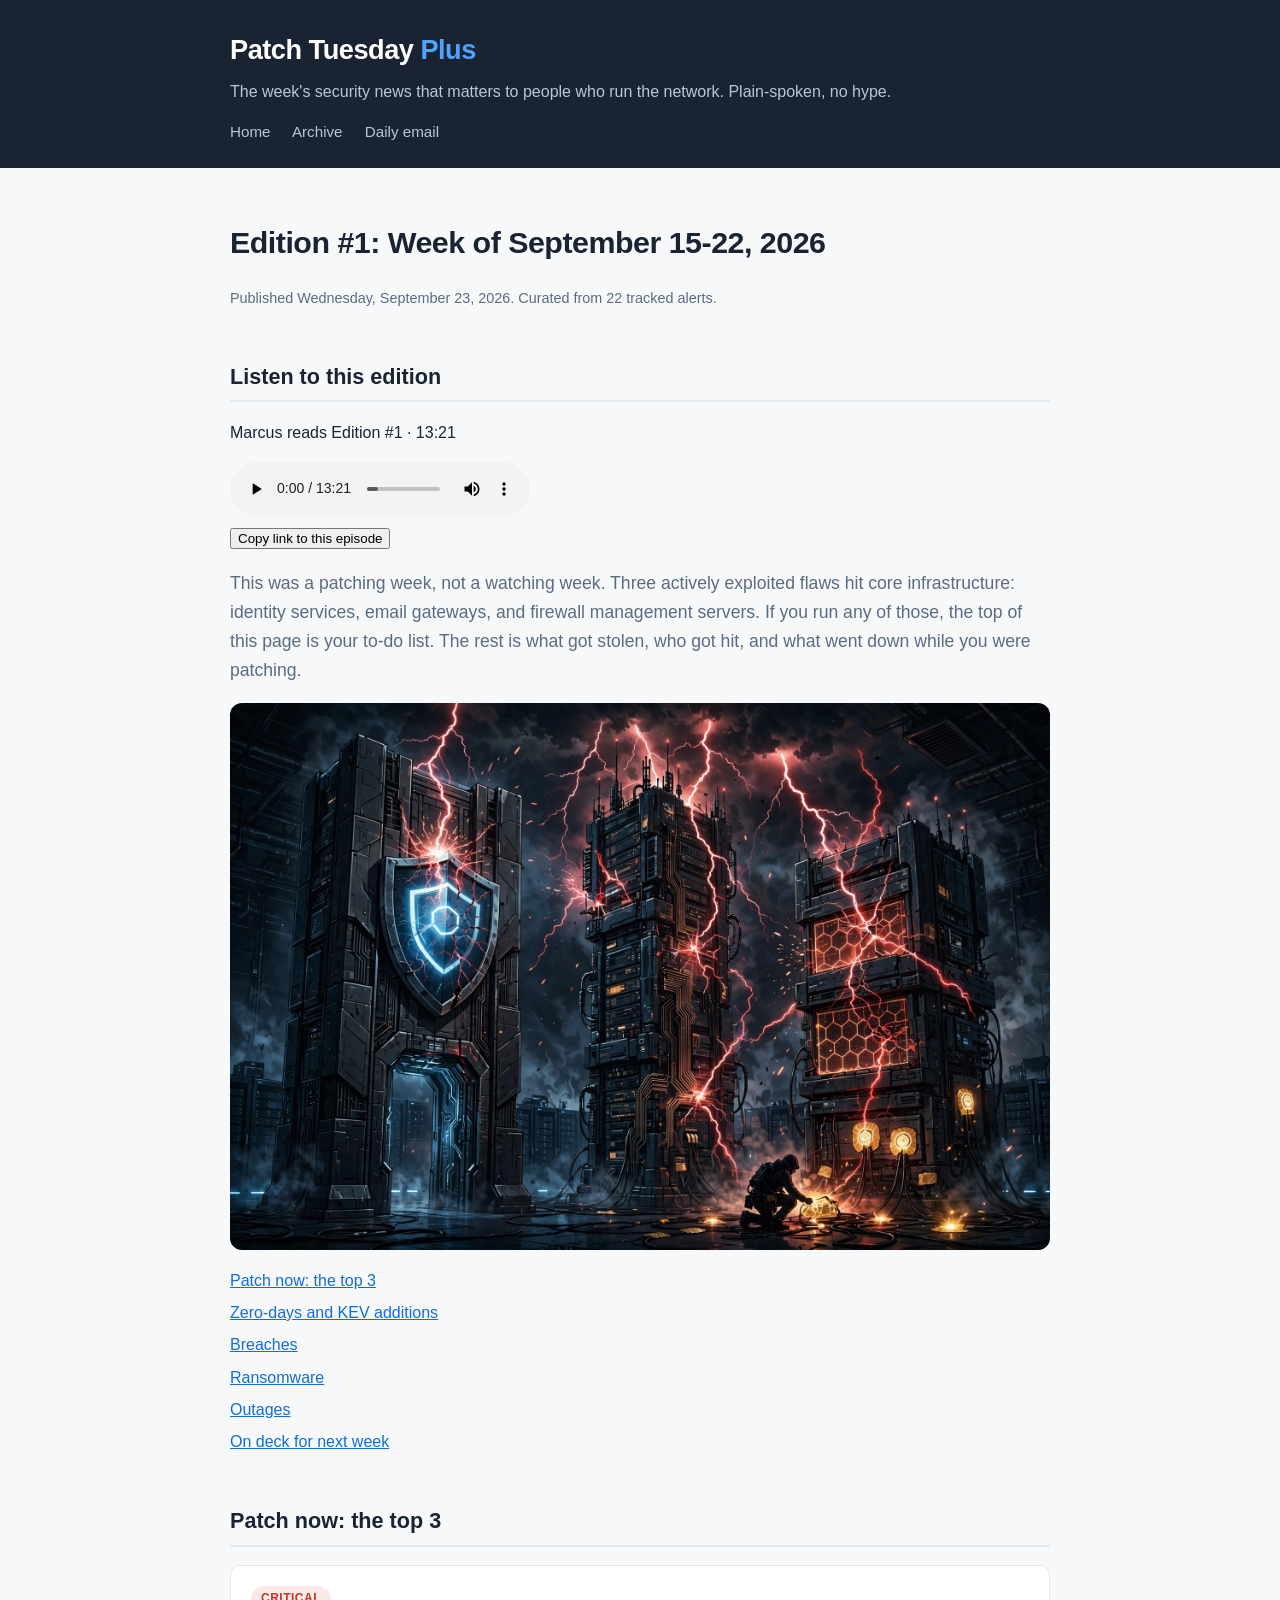
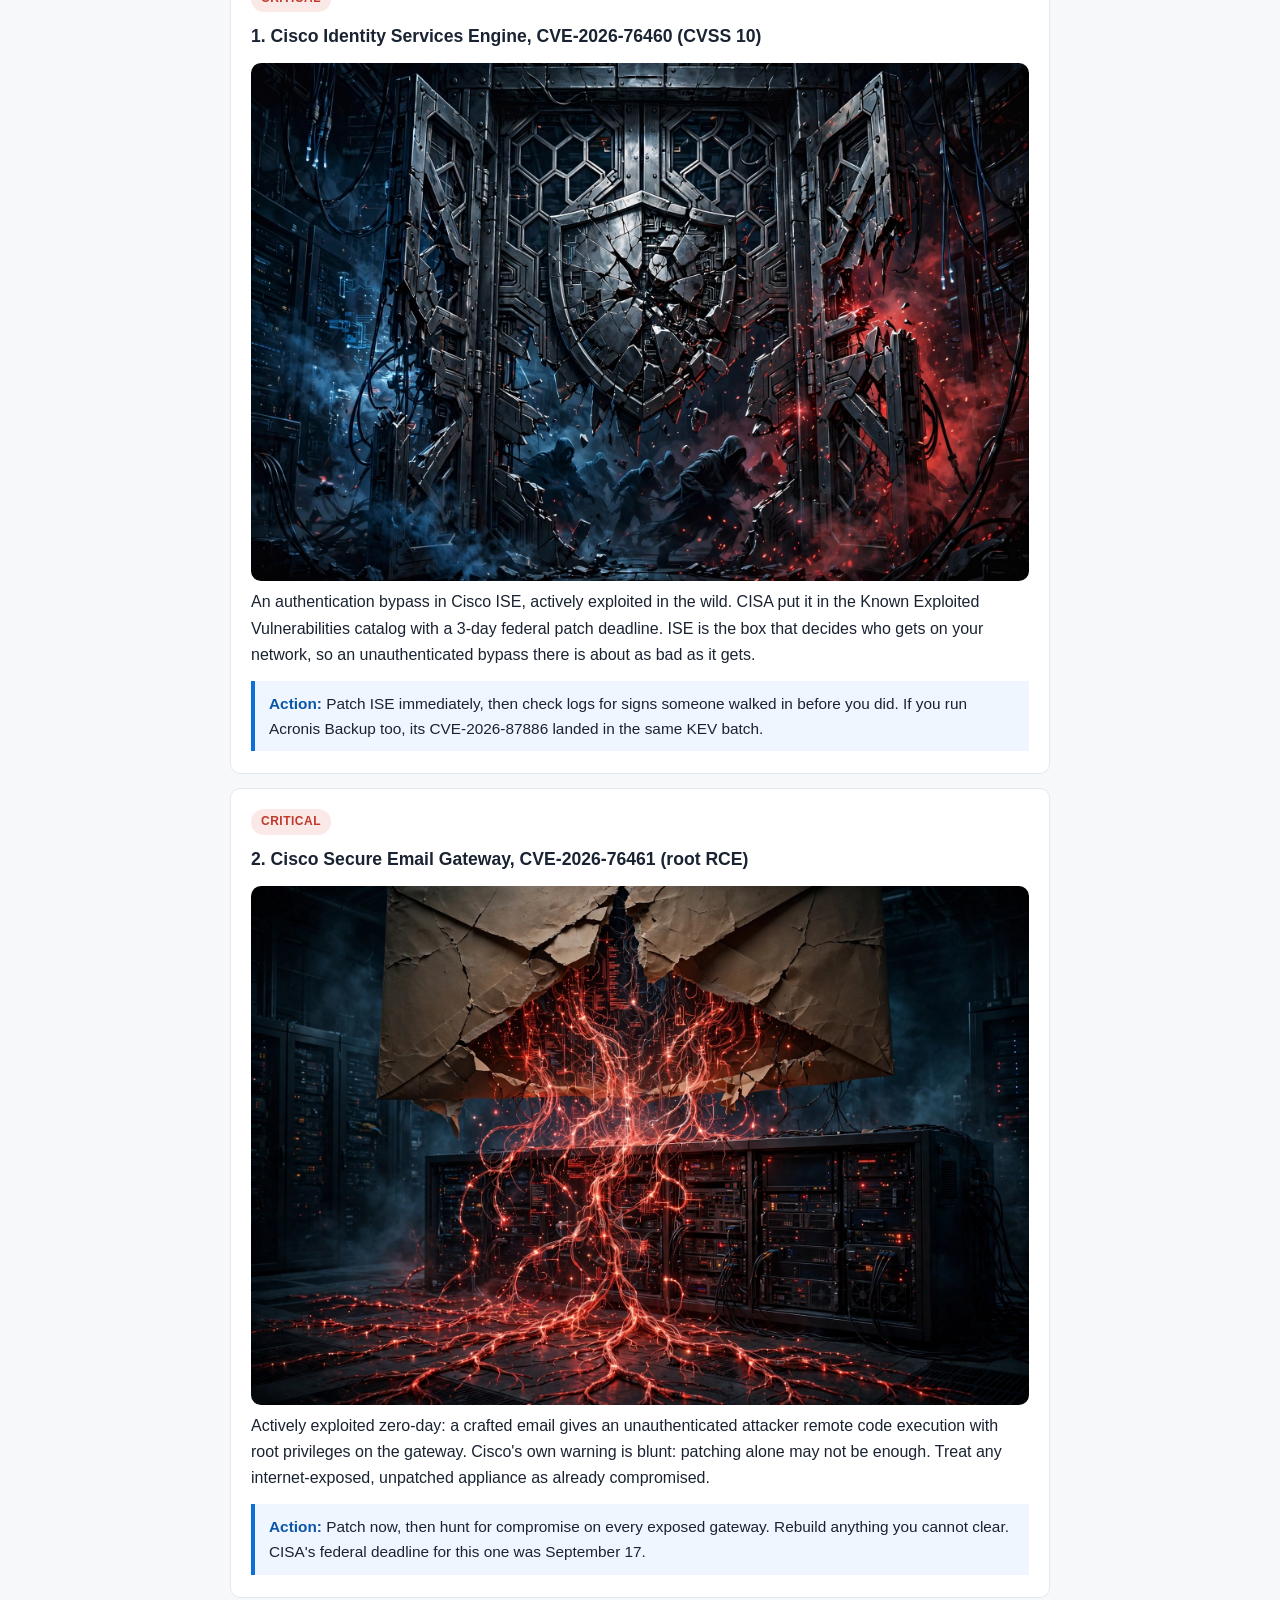
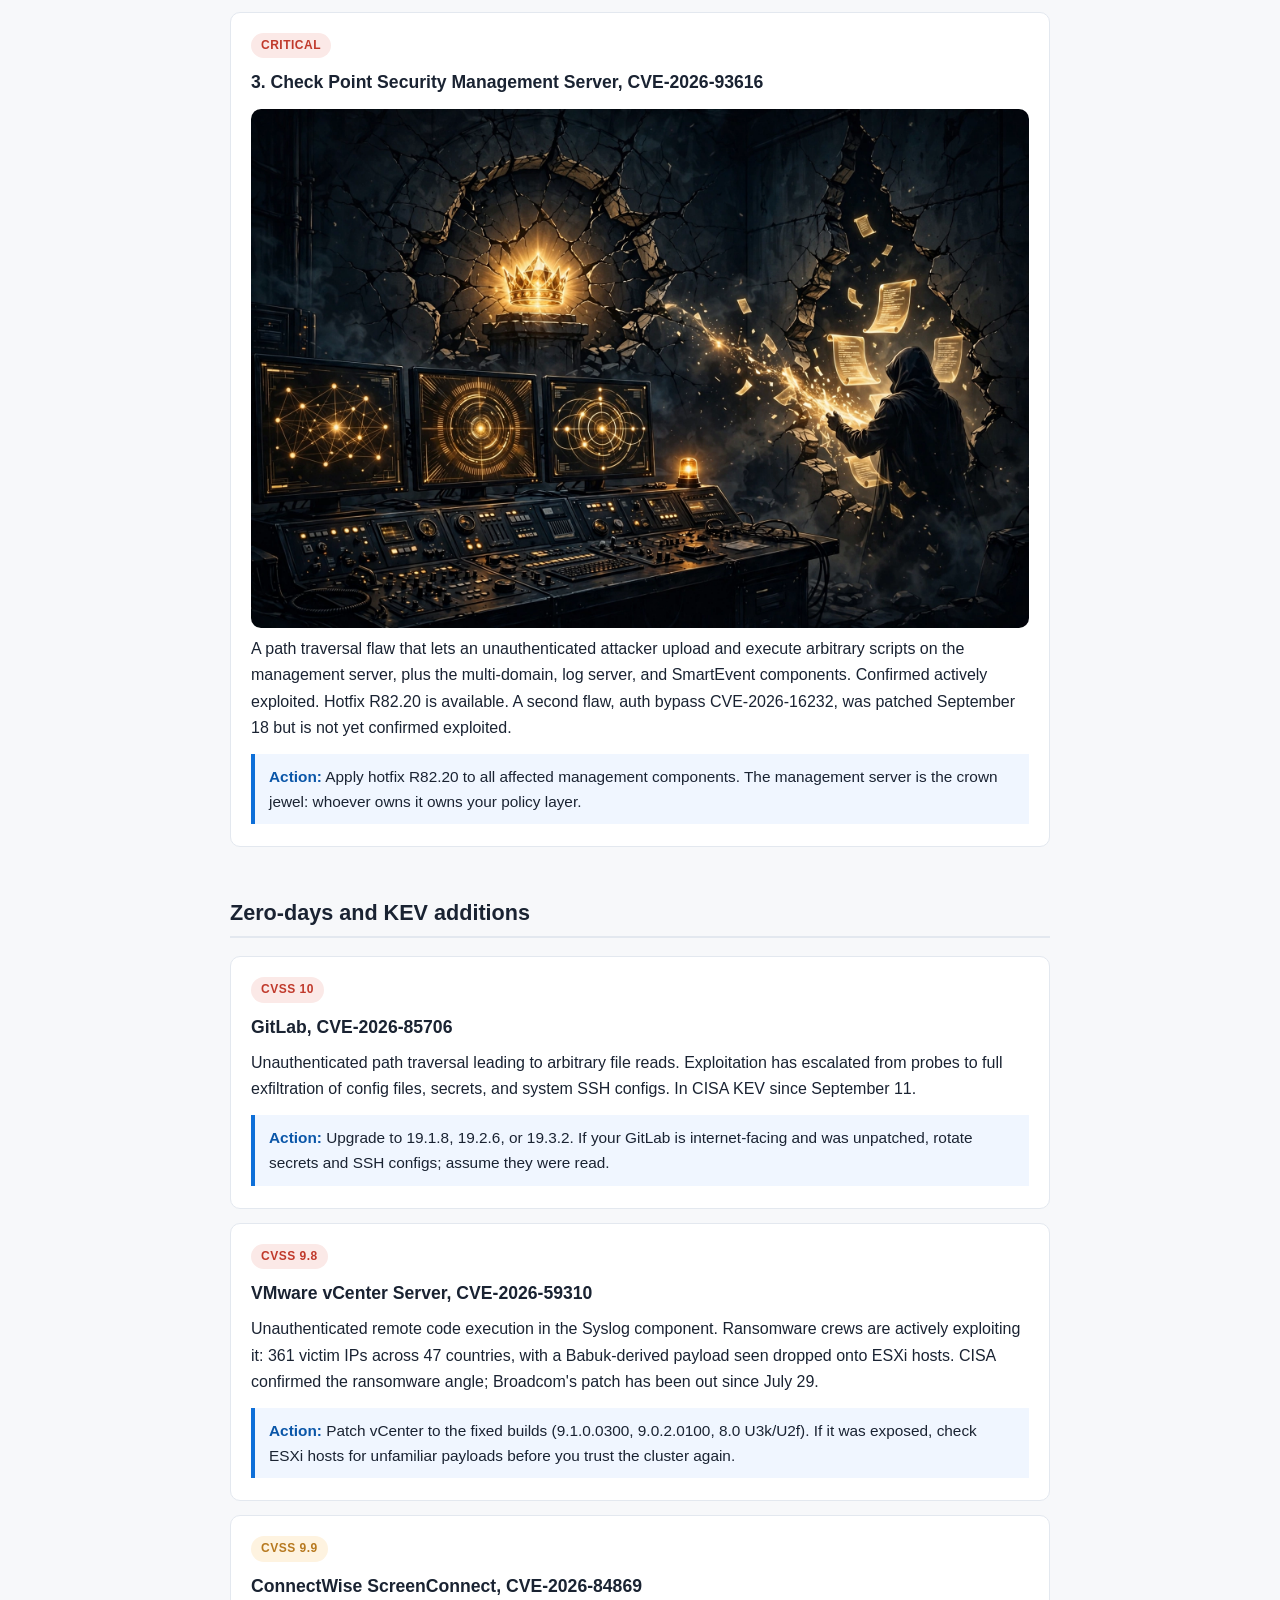
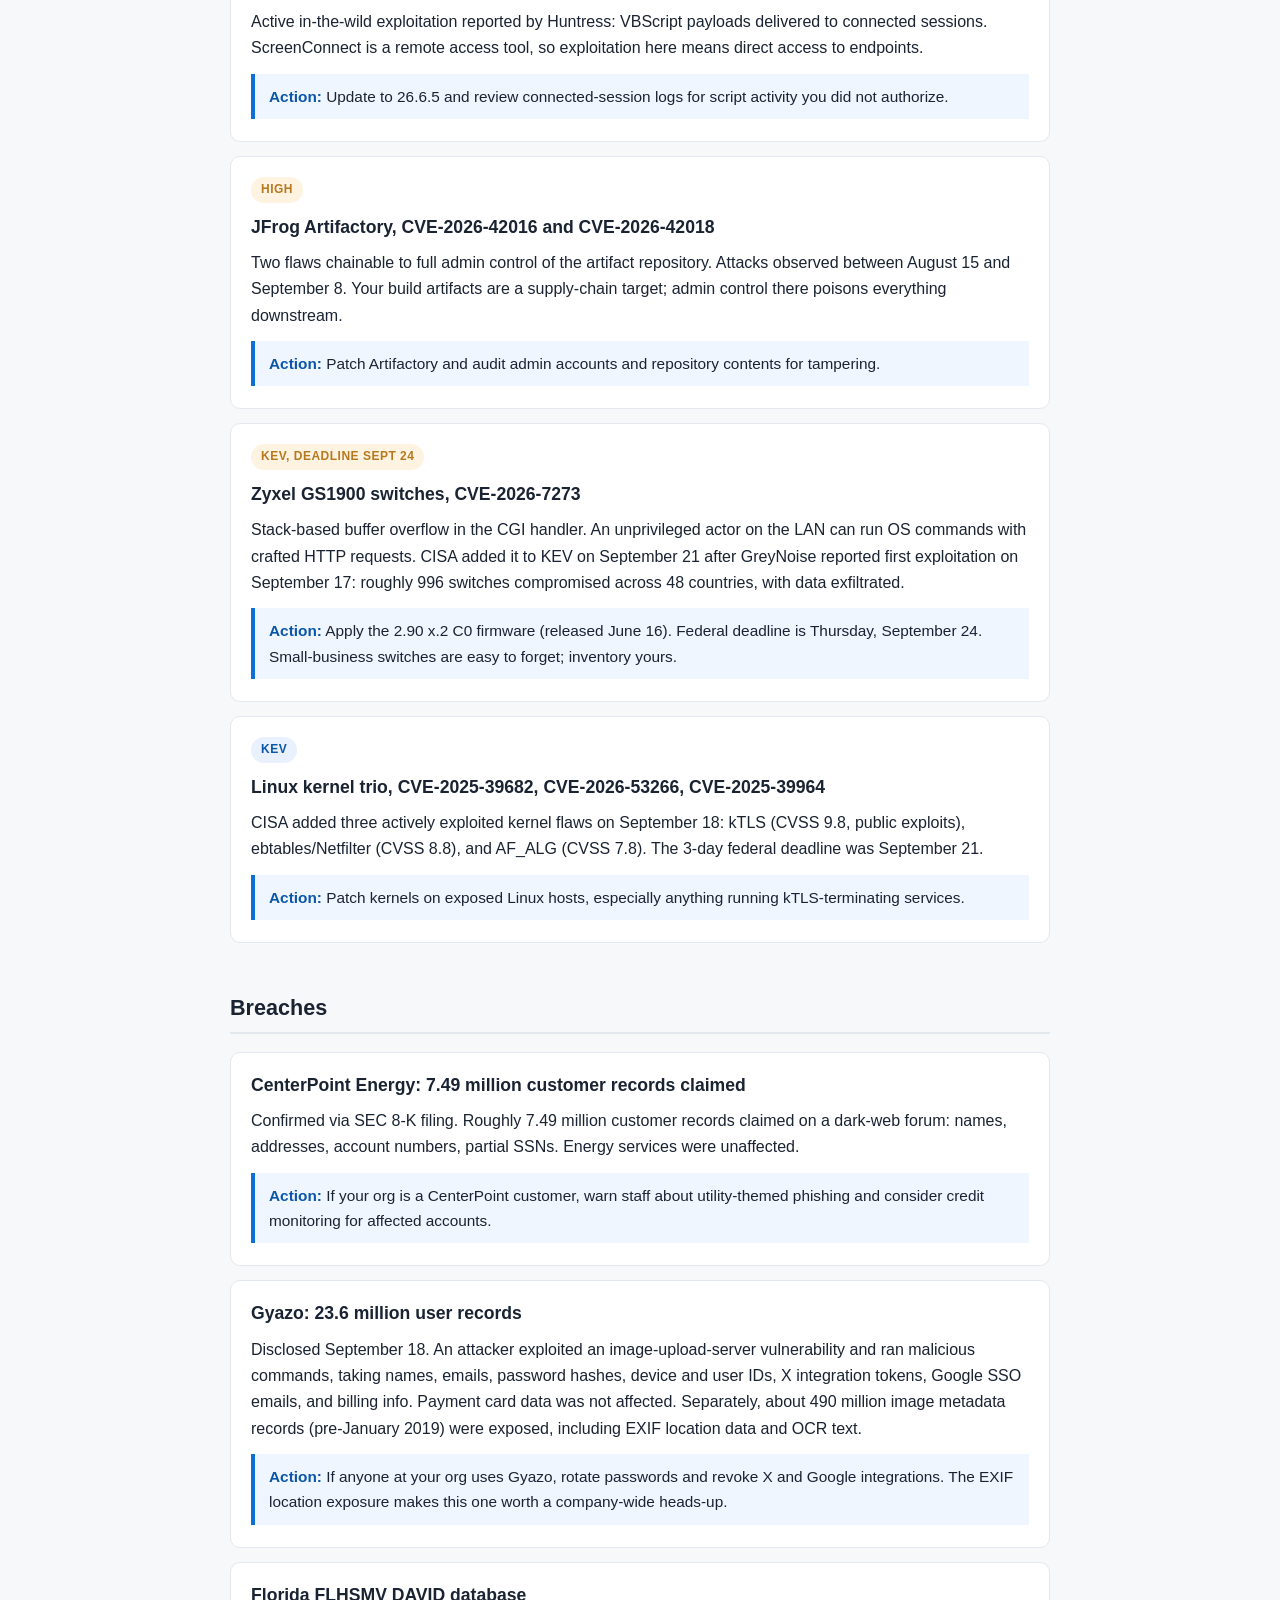
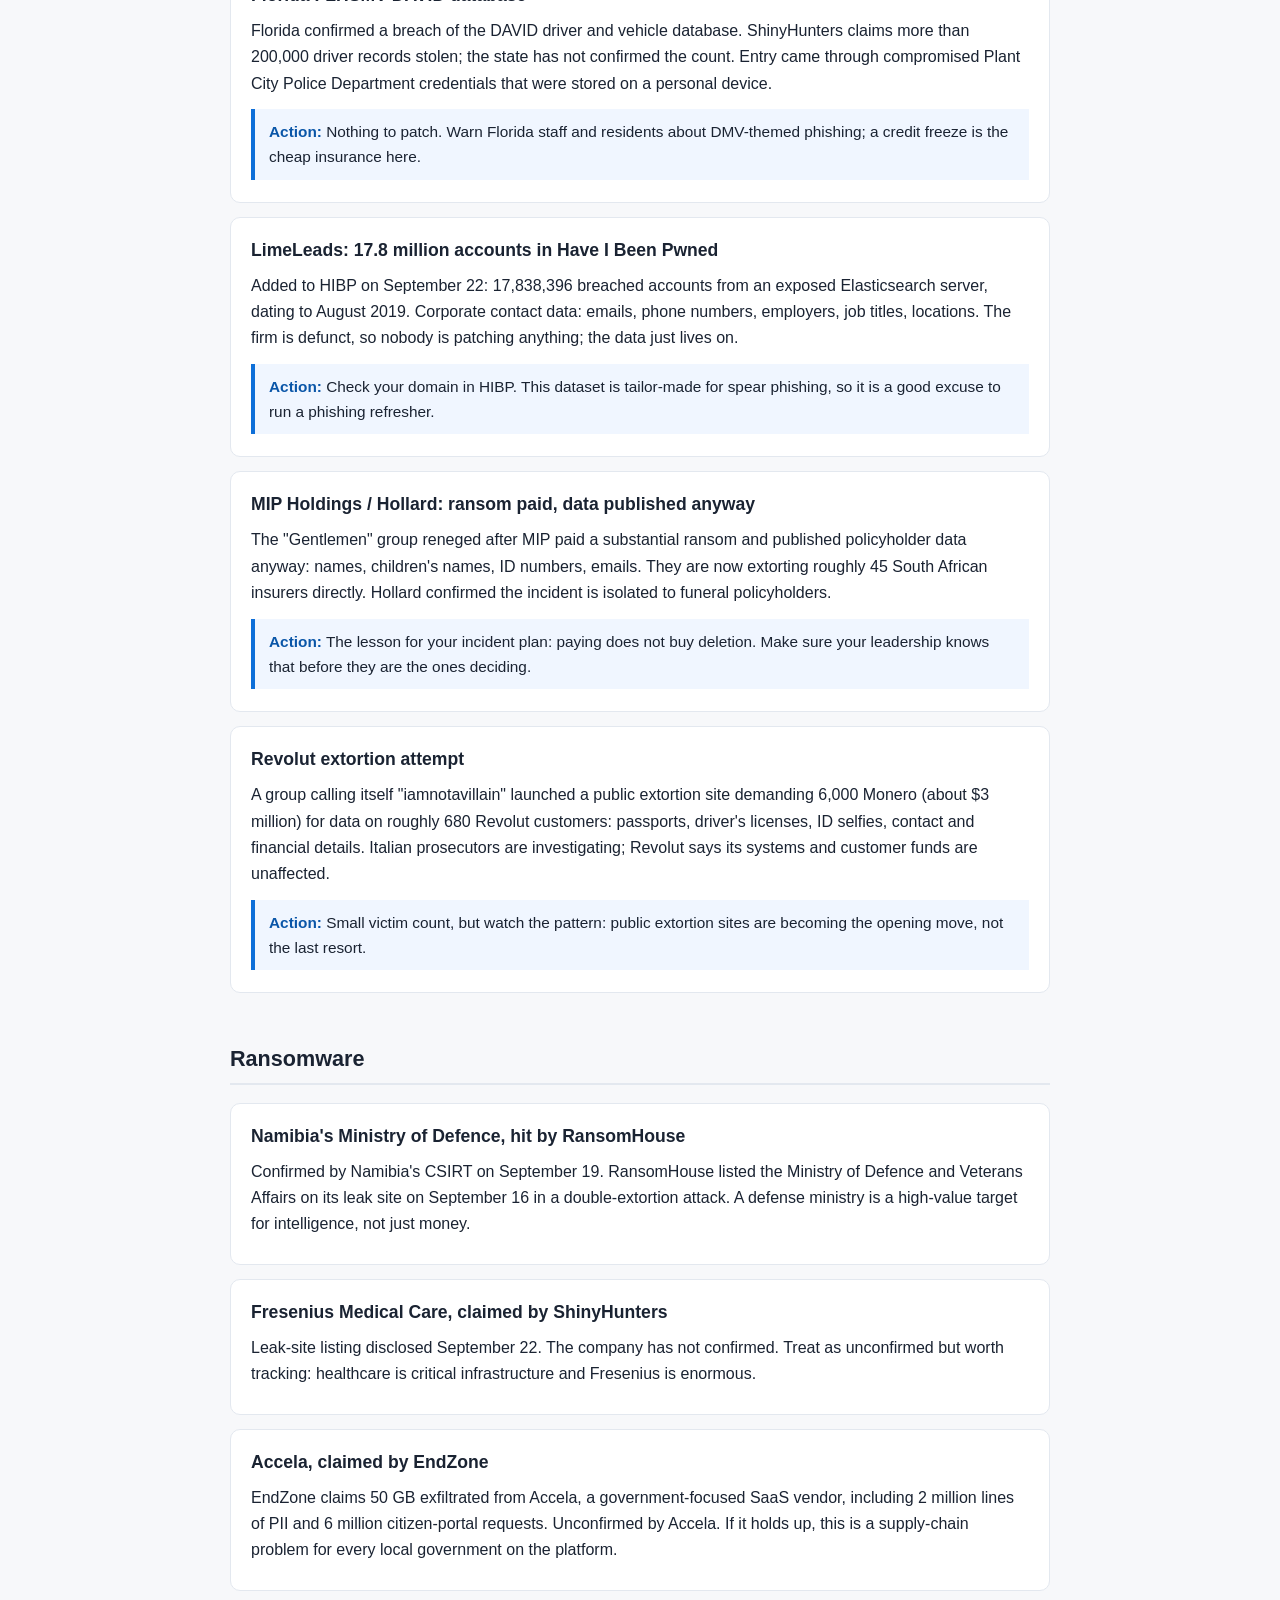
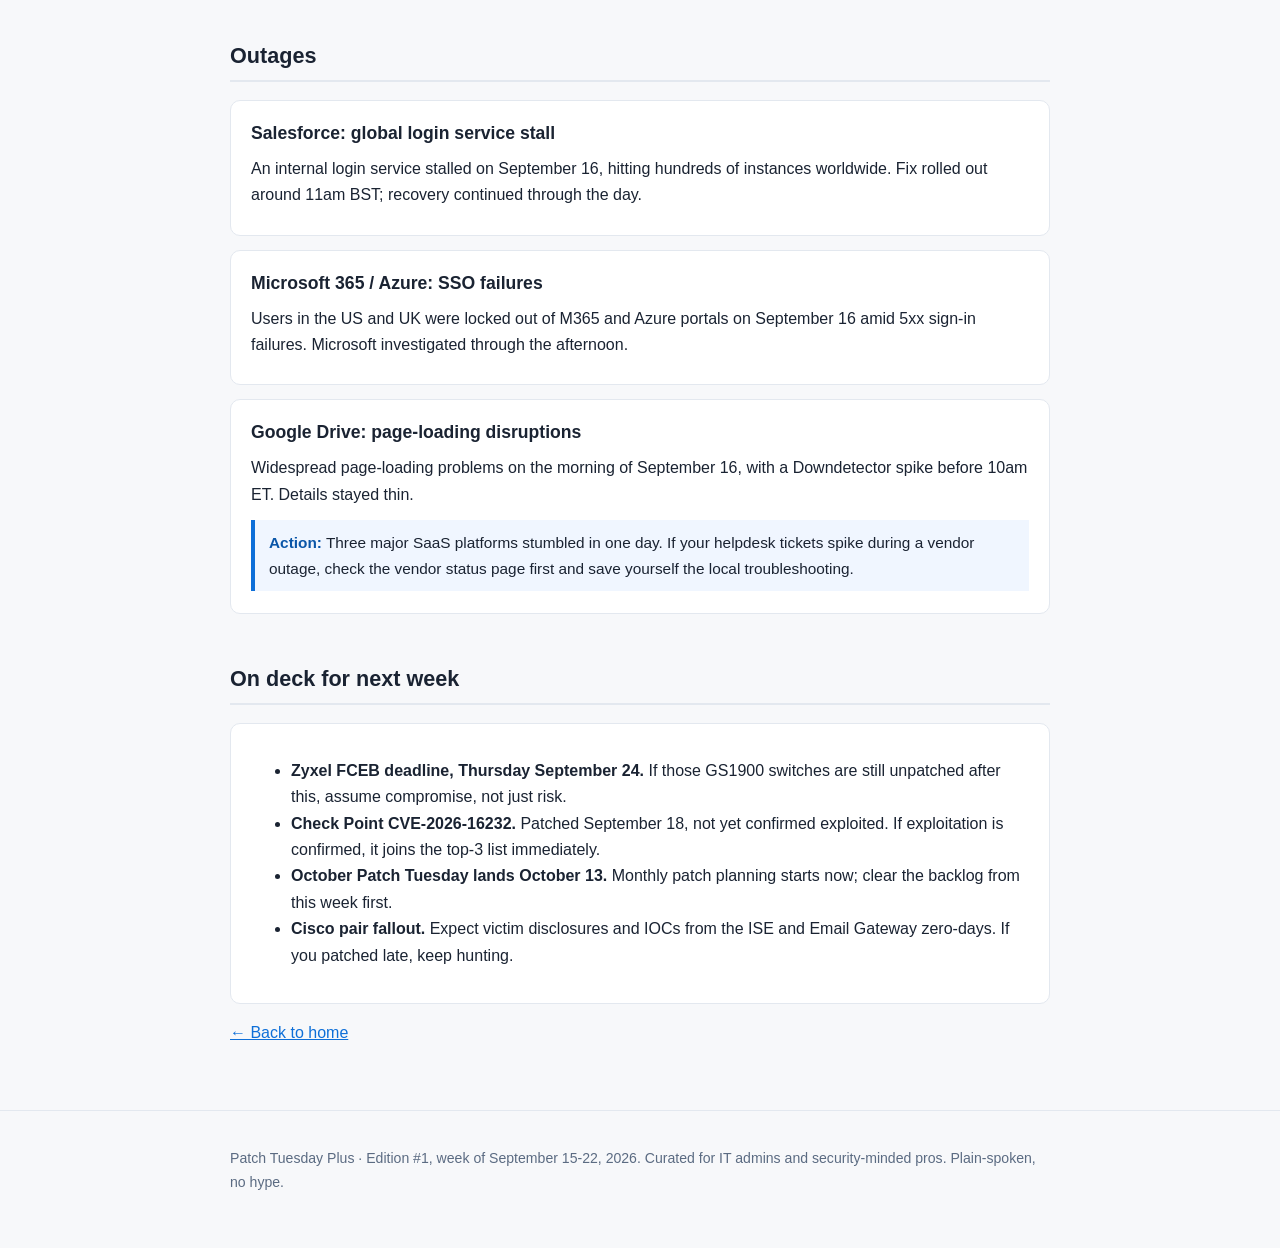
==== editions/edition-001.html @ a81b47b6 "Embed Marcus briefing player in Edition #1" ====
<!DOCTYPE html>
<html lang="en">
<head>
<meta charset="utf-8">
<meta name="viewport" content="width=device-width, initial-scale=1">
<title>Edition #1: Week of September 15-22, 2026 - Patch Tuesday Plus</title>
<meta name="description" content="Patch Tuesday Plus Edition #1: the week's biggest cybersecurity news for IT admins. Zero-days to patch, major breaches, ransomware, and outages, September 15-22, 2026.">
<link rel="stylesheet" href="../styles.css">
</head>
<body>

<header class="site-header">
  <div class="wrap">
    <p class="brand"><a href="../index.html">Patch Tuesday <span class="plus">Plus</span></a></p>
    <p class="tagline">The week's security news that matters to people who run the network. Plain-spoken, no hype.</p>
    <nav class="site-nav">
      <a href="../index.html">Home</a>
      <a href="../index.html#archive">Archive</a>
      <a href="../index.html#signup">Daily email</a>
    </nav>
  </div>
</header>

<main>
  <div class="wrap">

    <h1>Edition #1: Week of September 15-22, 2026</h1>
    <p class="meta">Published Wednesday, September 23, 2026. Curated from 22 tracked alerts.</p>

    <section class="edition-podcast" id="listen">
      <h2 class="podcast-heading">Listen to this edition</h2>
      <p class="podcast-meta">Marcus reads Edition #1 &middot; 13:21</p>
      <audio controls preload="metadata" src="../audio/edition-001.mp3"></audio>
      <div><button class="share-btn" type="button" data-share>Copy link to this episode</button></div>
    </section>


    <p class="lede">This was a patching week, not a watching week. Three actively exploited flaws hit core infrastructure: identity services, email gateways, and firewall management servers. If you run any of those, the top of this page is your to-do list. The rest is what got stolen, who got hit, and what went down while you were patching.</p>

    <img src="../assets/edition-001/hero.png" alt="Dark illustration of three core infrastructure monoliths struck by exploit lightning while a technician applies patch seals" class="hero-img">

    <ul class="toc">
      <li><a href="#patch-now">Patch now: the top 3</a></li>
      <li><a href="#zero-days">Zero-days and KEV additions</a></li>
      <li><a href="#breaches">Breaches</a></li>
      <li><a href="#ransomware">Ransomware</a></li>
      <li><a href="#outages">Outages</a></li>
      <li><a href="#on-deck">On deck for next week</a></li>
    </ul>

    <h2 id="patch-now">Patch now: the top 3</h2>

    <div class="card">
      <span class="badge critical">Critical</span>
      <h3>1. Cisco Identity Services Engine, CVE-2026-76460 (CVSS 10)</h3>
      <img src="../assets/edition-001/patch-1.png" alt="Dark illustration of a network access gate with a shattered authentication shield as intruders slip through" class="card-img">
      <p>An authentication bypass in Cisco ISE, actively exploited in the wild. CISA put it in the Known Exploited Vulnerabilities catalog with a 3-day federal patch deadline. ISE is the box that decides who gets on your network, so an unauthenticated bypass there is about as bad as it gets.</p>
      <div class="action"><strong>Action:</strong> Patch ISE immediately, then check logs for signs someone walked in before you did. If you run Acronis Backup too, its CVE-2026-87886 landed in the same KEV batch.</div>
    </div>

    <div class="card">
      <span class="badge critical">Critical</span>
      <h3>2. Cisco Secure Email Gateway, CVE-2026-76461 (root RCE)</h3>
      <img src="../assets/edition-001/patch-2.png" alt="Dark illustration of an email envelope releasing malicious code tendrils over a mail gateway server rack" class="card-img">
      <p>Actively exploited zero-day: a crafted email gives an unauthenticated attacker remote code execution with root privileges on the gateway. Cisco's own warning is blunt: patching alone may not be enough. Treat any internet-exposed, unpatched appliance as already compromised.</p>
      <div class="action"><strong>Action:</strong> Patch now, then hunt for compromise on every exposed gateway. Rebuild anything you cannot clear. CISA's federal deadline for this one was September 17.</div>
    </div>

    <div class="card">
      <span class="badge critical">Critical</span>
      <h3>3. Check Point Security Management Server, CVE-2026-93616</h3>
      <img src="../assets/edition-001/patch-3.png" alt="Dark illustration of a security management console with a cracked vault and a figure uploading script files" class="card-img">
      <p>A path traversal flaw that lets an unauthenticated attacker upload and execute arbitrary scripts on the management server, plus the multi-domain, log server, and SmartEvent components. Confirmed actively exploited. Hotfix R82.20 is available. A second flaw, auth bypass CVE-2026-16232, was patched September 18 but is not yet confirmed exploited.</p>
      <div class="action"><strong>Action:</strong> Apply hotfix R82.20 to all affected management components. The management server is the crown jewel: whoever owns it owns your policy layer.</div>
    </div>

    <h2 id="zero-days">Zero-days and KEV additions</h2>

    <div class="card">
      <span class="badge critical">CVSS 10</span>
      <h3>GitLab, CVE-2026-85706</h3>
      <p>Unauthenticated path traversal leading to arbitrary file reads. Exploitation has escalated from probes to full exfiltration of config files, secrets, and system SSH configs. In CISA KEV since September 11.</p>
      <div class="action"><strong>Action:</strong> Upgrade to 19.1.8, 19.2.6, or 19.3.2. If your GitLab is internet-facing and was unpatched, rotate secrets and SSH configs; assume they were read.</div>
    </div>

    <div class="card">
      <span class="badge critical">CVSS 9.8</span>
      <h3>VMware vCenter Server, CVE-2026-59310</h3>
      <p>Unauthenticated remote code execution in the Syslog component. Ransomware crews are actively exploiting it: 361 victim IPs across 47 countries, with a Babuk-derived payload seen dropped onto ESXi hosts. CISA confirmed the ransomware angle; Broadcom's patch has been out since July 29.</p>
      <div class="action"><strong>Action:</strong> Patch vCenter to the fixed builds (9.1.0.0300, 9.0.2.0100, 8.0 U3k/U2f). If it was exposed, check ESXi hosts for unfamiliar payloads before you trust the cluster again.</div>
    </div>

    <div class="card">
      <span class="badge high">CVSS 9.9</span>
      <h3>ConnectWise ScreenConnect, CVE-2026-84869</h3>
      <p>Active in-the-wild exploitation reported by Huntress: VBScript payloads delivered to connected sessions. ScreenConnect is a remote access tool, so exploitation here means direct access to endpoints.</p>
      <div class="action"><strong>Action:</strong> Update to 26.6.5 and review connected-session logs for script activity you did not authorize.</div>
    </div>

    <div class="card">
      <span class="badge high">High</span>
      <h3>JFrog Artifactory, CVE-2026-42016 and CVE-2026-42018</h3>
      <p>Two flaws chainable to full admin control of the artifact repository. Attacks observed between August 15 and September 8. Your build artifacts are a supply-chain target; admin control there poisons everything downstream.</p>
      <div class="action"><strong>Action:</strong> Patch Artifactory and audit admin accounts and repository contents for tampering.</div>
    </div>

    <div class="card">
      <span class="badge high">KEV, deadline Sept 24</span>
      <h3>Zyxel GS1900 switches, CVE-2026-7273</h3>
      <p>Stack-based buffer overflow in the CGI handler. An unprivileged actor on the LAN can run OS commands with crafted HTTP requests. CISA added it to KEV on September 21 after GreyNoise reported first exploitation on September 17: roughly 996 switches compromised across 48 countries, with data exfiltrated.</p>
      <div class="action"><strong>Action:</strong> Apply the 2.90 x.2 C0 firmware (released June 16). Federal deadline is Thursday, September 24. Small-business switches are easy to forget; inventory yours.</div>
    </div>

    <div class="card">
      <span class="badge info">KEV</span>
      <h3>Linux kernel trio, CVE-2025-39682, CVE-2026-53266, CVE-2025-39964</h3>
      <p>CISA added three actively exploited kernel flaws on September 18: kTLS (CVSS 9.8, public exploits), ebtables/Netfilter (CVSS 8.8), and AF_ALG (CVSS 7.8). The 3-day federal deadline was September 21.</p>
      <div class="action"><strong>Action:</strong> Patch kernels on exposed Linux hosts, especially anything running kTLS-terminating services.</div>
    </div>

    <h2 id="breaches">Breaches</h2>

    <div class="card">
      <h3>CenterPoint Energy: 7.49 million customer records claimed</h3>
      <p>Confirmed via SEC 8-K filing. Roughly 7.49 million customer records claimed on a dark-web forum: names, addresses, account numbers, partial SSNs. Energy services were unaffected.</p>
      <div class="action"><strong>Action:</strong> If your org is a CenterPoint customer, warn staff about utility-themed phishing and consider credit monitoring for affected accounts.</div>
    </div>

    <div class="card">
      <h3>Gyazo: 23.6 million user records</h3>
      <p>Disclosed September 18. An attacker exploited an image-upload-server vulnerability and ran malicious commands, taking names, emails, password hashes, device and user IDs, X integration tokens, Google SSO emails, and billing info. Payment card data was not affected. Separately, about 490 million image metadata records (pre-January 2019) were exposed, including EXIF location data and OCR text.</p>
      <div class="action"><strong>Action:</strong> If anyone at your org uses Gyazo, rotate passwords and revoke X and Google integrations. The EXIF location exposure makes this one worth a company-wide heads-up.</div>
    </div>

    <div class="card">
      <h3>Florida FLHSMV DAVID database</h3>
      <p>Florida confirmed a breach of the DAVID driver and vehicle database. ShinyHunters claims more than 200,000 driver records stolen; the state has not confirmed the count. Entry came through compromised Plant City Police Department credentials that were stored on a personal device.</p>
      <div class="action"><strong>Action:</strong> Nothing to patch. Warn Florida staff and residents about DMV-themed phishing; a credit freeze is the cheap insurance here.</div>
    </div>

    <div class="card">
      <h3>LimeLeads: 17.8 million accounts in Have I Been Pwned</h3>
      <p>Added to HIBP on September 22: 17,838,396 breached accounts from an exposed Elasticsearch server, dating to August 2019. Corporate contact data: emails, phone numbers, employers, job titles, locations. The firm is defunct, so nobody is patching anything; the data just lives on.</p>
      <div class="action"><strong>Action:</strong> Check your domain in HIBP. This dataset is tailor-made for spear phishing, so it is a good excuse to run a phishing refresher.</div>
    </div>

    <div class="card">
      <h3>MIP Holdings / Hollard: ransom paid, data published anyway</h3>
      <p>The "Gentlemen" group reneged after MIP paid a substantial ransom and published policyholder data anyway: names, children's names, ID numbers, emails. They are now extorting roughly 45 South African insurers directly. Hollard confirmed the incident is isolated to funeral policyholders.</p>
      <div class="action"><strong>Action:</strong> The lesson for your incident plan: paying does not buy deletion. Make sure your leadership knows that before they are the ones deciding.</div>
    </div>

    <div class="card">
      <h3>Revolut extortion attempt</h3>
      <p>A group calling itself "iamnotavillain" launched a public extortion site demanding 6,000 Monero (about $3 million) for data on roughly 680 Revolut customers: passports, driver's licenses, ID selfies, contact and financial details. Italian prosecutors are investigating; Revolut says its systems and customer funds are unaffected.</p>
      <div class="action"><strong>Action:</strong> Small victim count, but watch the pattern: public extortion sites are becoming the opening move, not the last resort.</div>
    </div>

    <h2 id="ransomware">Ransomware</h2>

    <div class="card">
      <h3>Namibia's Ministry of Defence, hit by RansomHouse</h3>
      <p>Confirmed by Namibia's CSIRT on September 19. RansomHouse listed the Ministry of Defence and Veterans Affairs on its leak site on September 16 in a double-extortion attack. A defense ministry is a high-value target for intelligence, not just money.</p>
    </div>

    <div class="card">
      <h3>Fresenius Medical Care, claimed by ShinyHunters</h3>
      <p>Leak-site listing disclosed September 22. The company has not confirmed. Treat as unconfirmed but worth tracking: healthcare is critical infrastructure and Fresenius is enormous.</p>
    </div>

    <div class="card">
      <h3>Accela, claimed by EndZone</h3>
      <p>EndZone claims 50 GB exfiltrated from Accela, a government-focused SaaS vendor, including 2 million lines of PII and 6 million citizen-portal requests. Unconfirmed by Accela. If it holds up, this is a supply-chain problem for every local government on the platform.</p>
    </div>

    <h2 id="outages">Outages</h2>

    <div class="card">
      <h3>Salesforce: global login service stall</h3>
      <p>An internal login service stalled on September 16, hitting hundreds of instances worldwide. Fix rolled out around 11am BST; recovery continued through the day.</p>
    </div>

    <div class="card">
      <h3>Microsoft 365 / Azure: SSO failures</h3>
      <p>Users in the US and UK were locked out of M365 and Azure portals on September 16 amid 5xx sign-in failures. Microsoft investigated through the afternoon.</p>
    </div>

    <div class="card">
      <h3>Google Drive: page-loading disruptions</h3>
      <p>Widespread page-loading problems on the morning of September 16, with a Downdetector spike before 10am ET. Details stayed thin.</p>
      <div class="action"><strong>Action:</strong> Three major SaaS platforms stumbled in one day. If your helpdesk tickets spike during a vendor outage, check the vendor status page first and save yourself the local troubleshooting.</div>
    </div>

    <h2 id="on-deck">On deck for next week</h2>

    <div class="card">
      <ul>
        <li><strong>Zyxel FCEB deadline, Thursday September 24.</strong> If those GS1900 switches are still unpatched after this, assume compromise, not just risk.</li>
        <li><strong>Check Point CVE-2026-16232.</strong> Patched September 18, not yet confirmed exploited. If exploitation is confirmed, it joins the top-3 list immediately.</li>
        <li><strong>October Patch Tuesday lands October 13.</strong> Monthly patch planning starts now; clear the backlog from this week first.</li>
        <li><strong>Cisco pair fallout.</strong> Expect victim disclosures and IOCs from the ISE and Email Gateway zero-days. If you patched late, keep hunting.</li>
      </ul>
    </div>

    <p><a href="../index.html">&larr; Back to home</a></p>

  </div>
</main>

<footer class="site-footer">
  <div class="wrap">
    <p>Patch Tuesday Plus &middot; Edition #1, week of September 15-22, 2026. Curated for IT admins and security-minded pros. Plain-spoken, no hype.</p>
  </div>
</footer>

<script>
(function () {
  var btn = document.querySelector("[data-share]");
  if (btn) {
    btn.addEventListener("click", function () {
      var link = "https://njshell2.github.io/patch-tuesday-plus/editions/edition-001.html#listen";
      function done(ok) {
        btn.textContent = ok ? "Copied!" : "Copy failed";
        setTimeout(function () { btn.textContent = "Copy link to this episode"; }, 2000);
      }
      if (navigator.clipboard && navigator.clipboard.writeText) {
        navigator.clipboard.writeText(link).then(function () { done(true); }, function () { done(false); });
      } else {
        var ta = document.createElement("textarea");
        ta.value = link;
        document.body.appendChild(ta);
        ta.select();
        try { done(document.execCommand("copy")); } catch (e) { done(false); }
        document.body.removeChild(ta);
      }
    });
  }
  function revealFromHash() {
    if (location.hash !== "#listen") return;
    var target = document.getElementById("listen");
    if (!target) return;
    target.scrollIntoView({ block: "center" });
    target.classList.remove("flash");
    void target.offsetWidth;
    target.classList.add("flash");
    setTimeout(function () { target.classList.remove("flash"); }, 2500);
  }
  window.addEventListener("hashchange", revealFromHash);
  revealFromHash();
})();
</script>
</body>
</html>
---- styles.css ----
/* Patch Tuesday Plus - single stylesheet.
   Clean, dependency-free, mobile-friendly. */

:root {
  --bg: #f7f8fa;
  --ink: #1a2332;
  --muted: #5b6b82;
  --accent: #0e6fd8;
  --accent-dark: #0a56a8;
  --danger: #c0392b;
  --warn: #b7791f;
  --card: #ffffff;
  --line: #e3e8ef;
  --radius: 10px;
}

* { box-sizing: border-box; }

body {
  margin: 0;
  font-family: -apple-system, BlinkMacSystemFont, "Segoe UI", Roboto, Helvetica, Arial, sans-serif;
  background: var(--bg);
  color: var(--ink);
  line-height: 1.65;
}

a { color: var(--accent); }
a:hover { color: var(--accent-dark); }

.wrap {
  max-width: 860px;
  margin: 0 auto;
  padding: 0 20px;
}

/* Header */

.site-header {
  background: var(--ink);
  color: #fff;
  padding: 28px 0 24px;
}

.site-header .brand {
  font-size: 1.7rem;
  font-weight: 800;
  letter-spacing: -0.5px;
  margin: 0;
}

.site-header .brand a {
  color: #fff;
  text-decoration: none;
}

.site-header .brand .plus { color: #4da3ff; }

.site-header .tagline {
  margin: 6px 0 0;
  color: #b9c6d8;
  font-size: 1rem;
}

.site-nav {
  margin-top: 14px;
  font-size: 0.95rem;
}

.site-nav a {
  color: #b9c6d8;
  text-decoration: none;
  margin-right: 18px;
}

.site-nav a:hover { color: #fff; }

/* Main */

main { padding: 28px 0 48px; }

h1 { font-size: 1.9rem; letter-spacing: -0.5px; }
h2 {
  font-size: 1.35rem;
  margin-top: 2.2em;
  padding-bottom: 6px;
  border-bottom: 2px solid var(--line);
}

.lede {
  font-size: 1.1rem;
  color: var(--muted);
}

.meta {
  color: var(--muted);
  font-size: 0.9rem;
}

.card-img {
  display: block;
  width: 100%;
  height: auto;
  border-radius: 10px;
  margin: 12px 0 4px;
}

.hero-img {
  display: block;
  width: 100%;
  height: auto;
  border-radius: 12px;
  margin: 18px 0;
}

/* Cards */

.card {
  background: var(--card);
  border: 1px solid var(--line);
  border-radius: var(--radius);
  padding: 18px 20px;
  margin: 14px 0;
}

.card h3 { margin: 0 0 8px; font-size: 1.1rem; }
.card p { margin: 8px 0; }

.badge {
  display: inline-block;
  font-size: 0.75rem;
  font-weight: 700;
  text-transform: uppercase;
  letter-spacing: 0.5px;
  padding: 3px 10px;
  border-radius: 999px;
  margin-bottom: 10px;
}

.badge.critical { background: #fbe9e7; color: var(--danger); }
.badge.high { background: #fef3e0; color: var(--warn); }
.badge.info { background: #e8f1fd; color: var(--accent-dark); }

.action {
  background: #f0f6ff;
  border-left: 4px solid var(--accent);
  padding: 10px 14px;
  margin: 12px 0 4px;
  font-size: 0.96rem;
}

.action strong { color: var(--accent-dark); }

/* Archive list */

.archive { list-style: none; padding: 0; }

.archive li {
  background: var(--card);
  border: 1px solid var(--line);
  border-radius: var(--radius);
  padding: 14px 18px;
  margin: 10px 0;
}

.archive .ed-num { font-weight: 800; }
.archive .ed-date { color: var(--muted); font-size: 0.92rem; }

/* Signup */

.signup {
  background: var(--ink);
  color: #fff;
  border-radius: var(--radius);
  padding: 26px 24px;
  margin-top: 36px;
}

.signup h2 {
  border: none;
  margin-top: 0;
  padding: 0;
  color: #fff;
}

.signup p { color: #b9c6d8; }

.signup form {
  display: flex;
  gap: 10px;
  flex-wrap: wrap;
  margin-top: 14px;
}

.signup input[type="email"] {
  flex: 1 1 240px;
  padding: 12px 14px;
  border: none;
  border-radius: 6px;
  font-size: 1rem;
}

.signup button {
  padding: 12px 22px;
  border: none;
  border-radius: 6px;
  background: var(--accent);
  color: #fff;
  font-size: 1rem;
  font-weight: 700;
  cursor: pointer;
}

.signup button:hover { background: var(--accent-dark); }

.signup a.button {
  display: inline-block;
  padding: 12px 22px;
  border-radius: 6px;
  background: var(--accent);
  color: #fff;
  font-size: 1rem;
  font-weight: 700;
  text-decoration: none;
}

.signup a.button:hover { background: var(--accent-dark); }

.signup .fine {
  font-size: 0.82rem;
  color: #8fa0b5;
  margin-top: 12px;
}

/* Footer */

.site-footer {
  border-top: 1px solid var(--line);
  padding: 22px 0 40px;
  color: var(--muted);
  font-size: 0.88rem;
}

.toc { list-style: none; padding: 0; }
.toc li { margin: 6px 0; }

@media (max-width: 560px) {
  h1 { font-size: 1.5rem; }
  .site-header .brand { font-size: 1.4rem; }
  .signup form { flex-direction: column; }
}
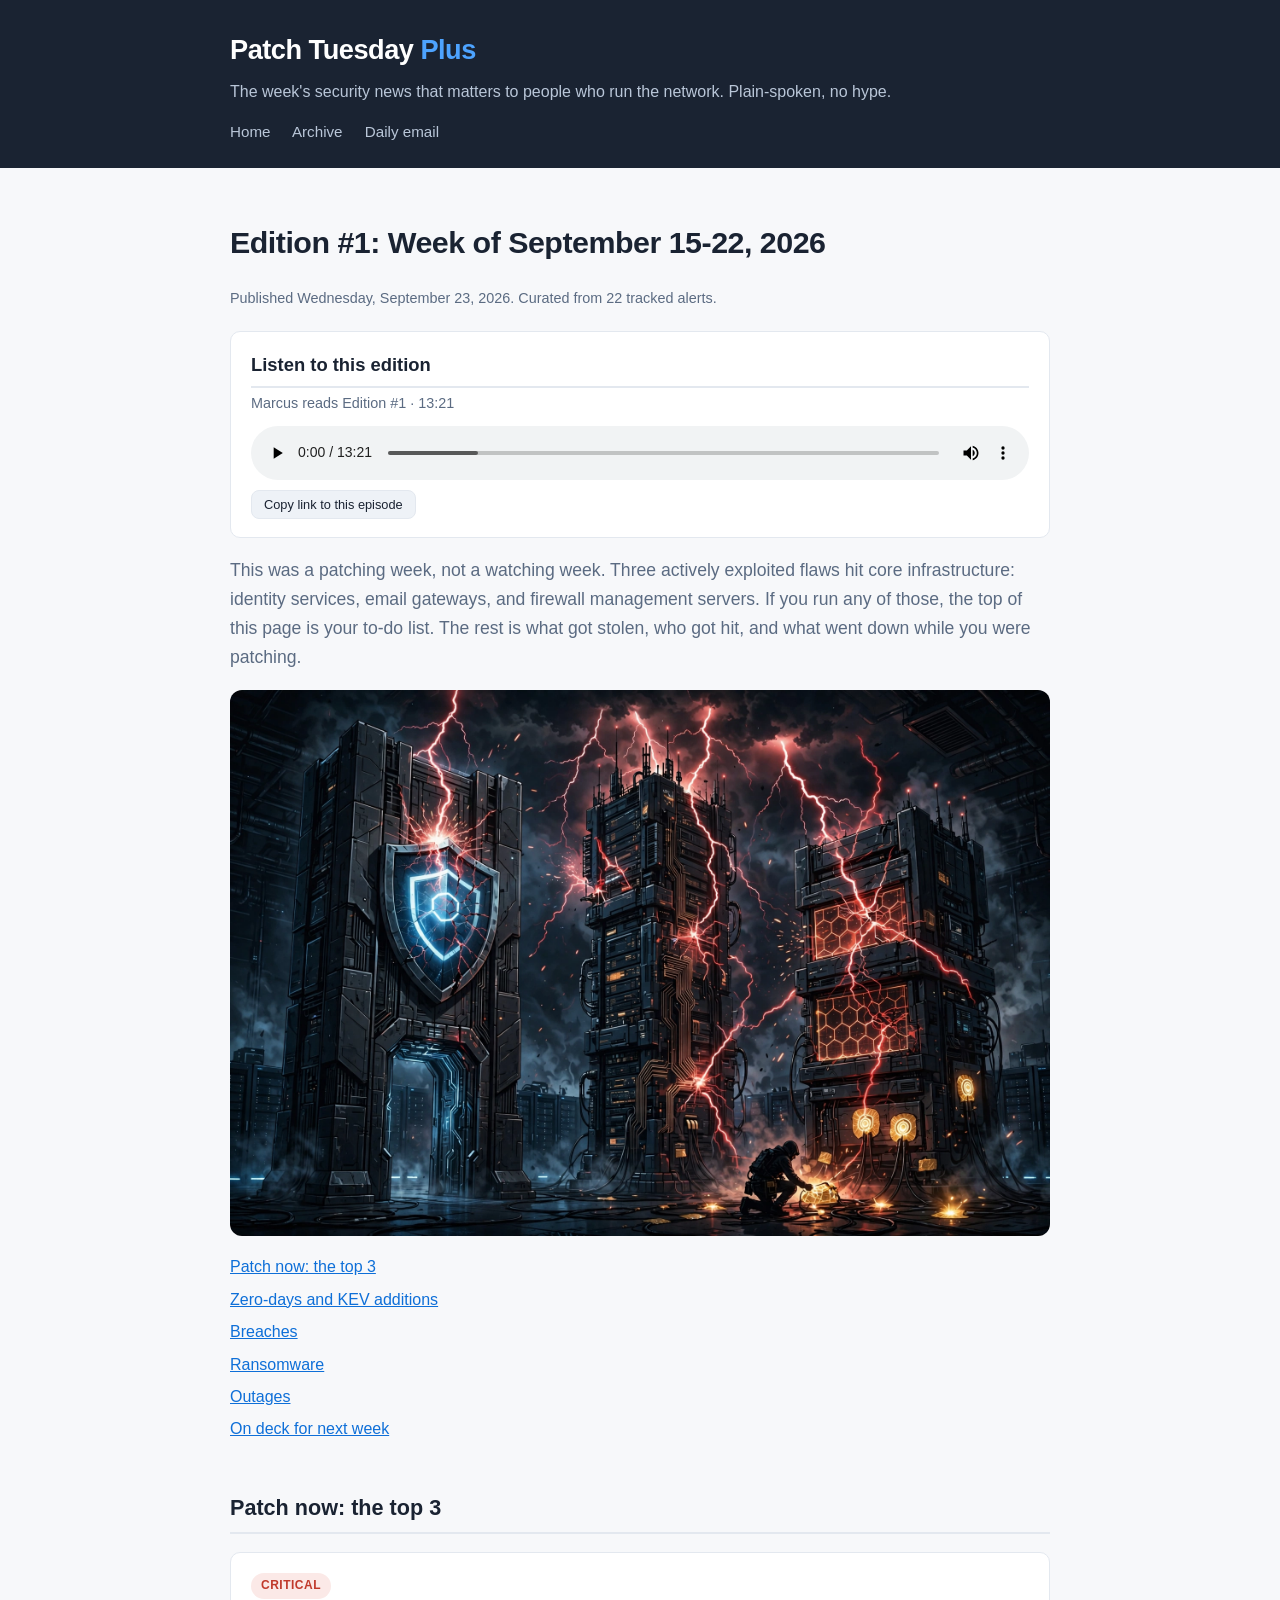
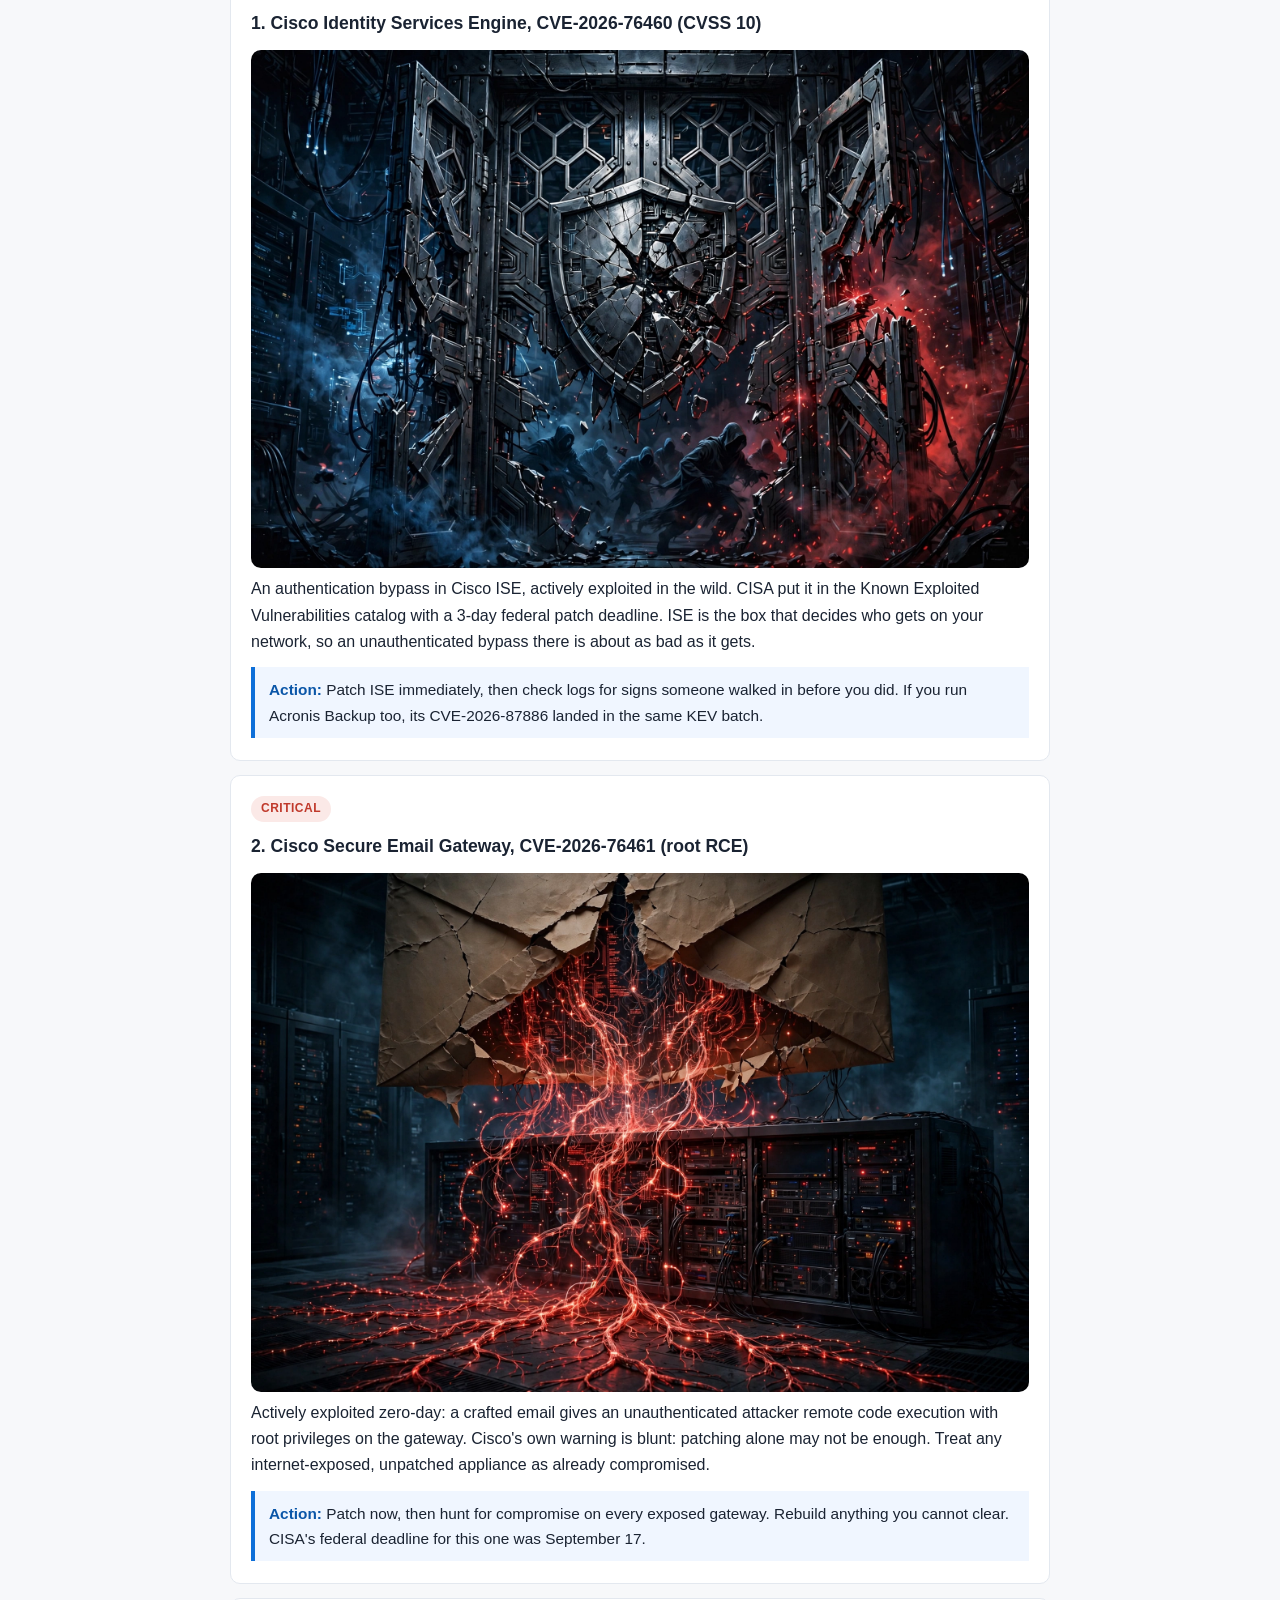
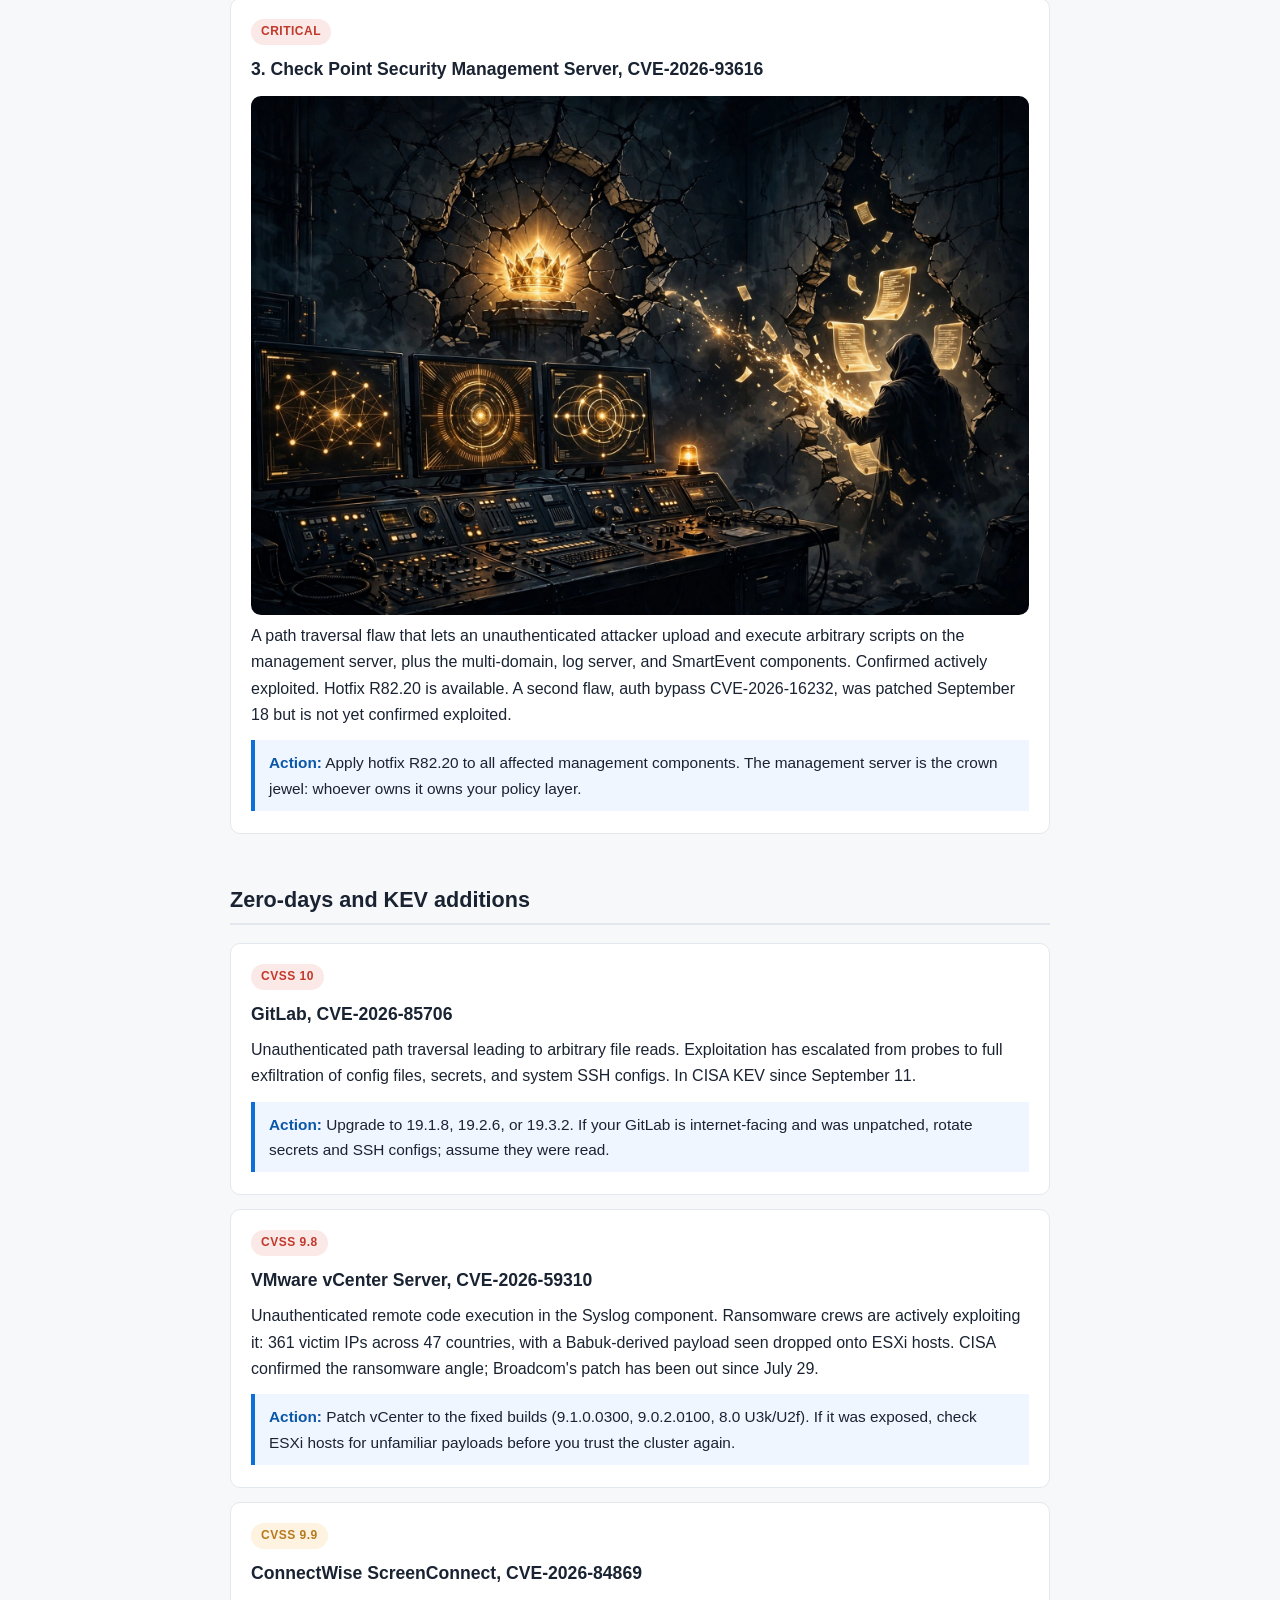
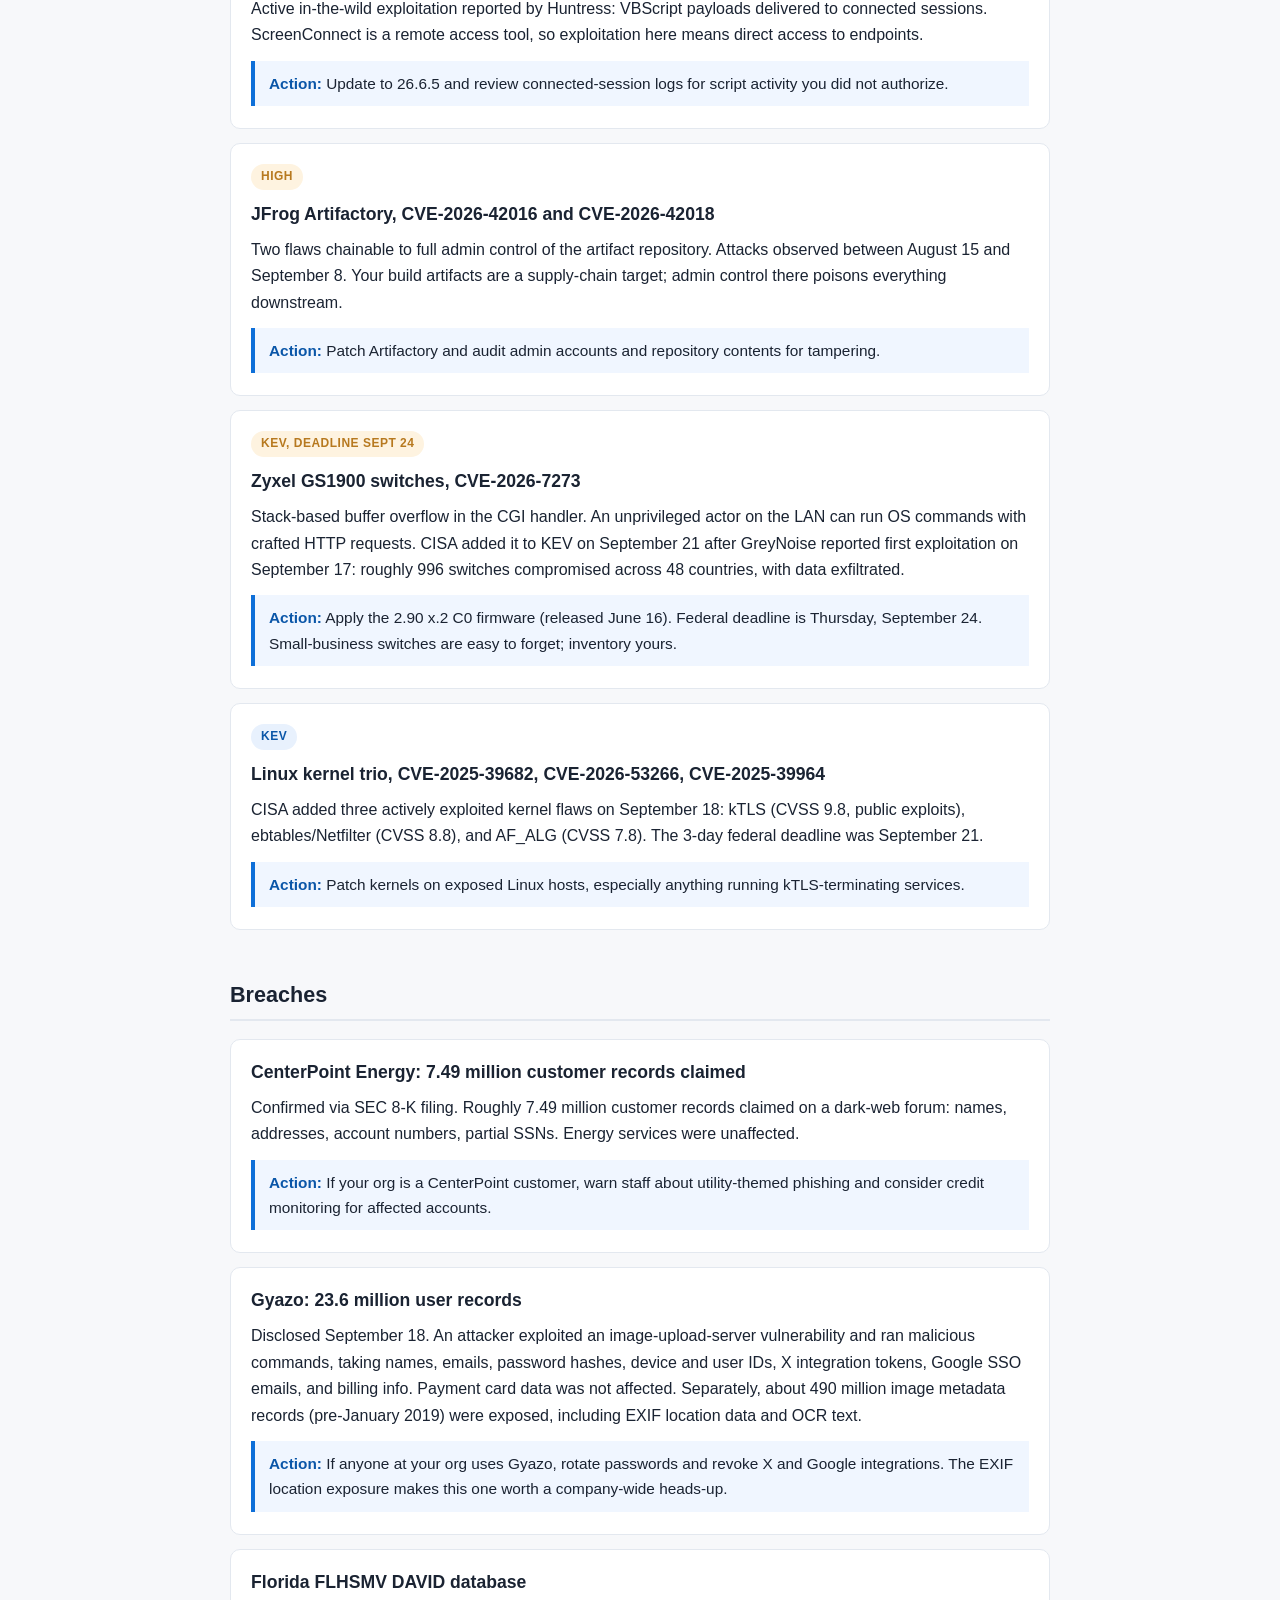
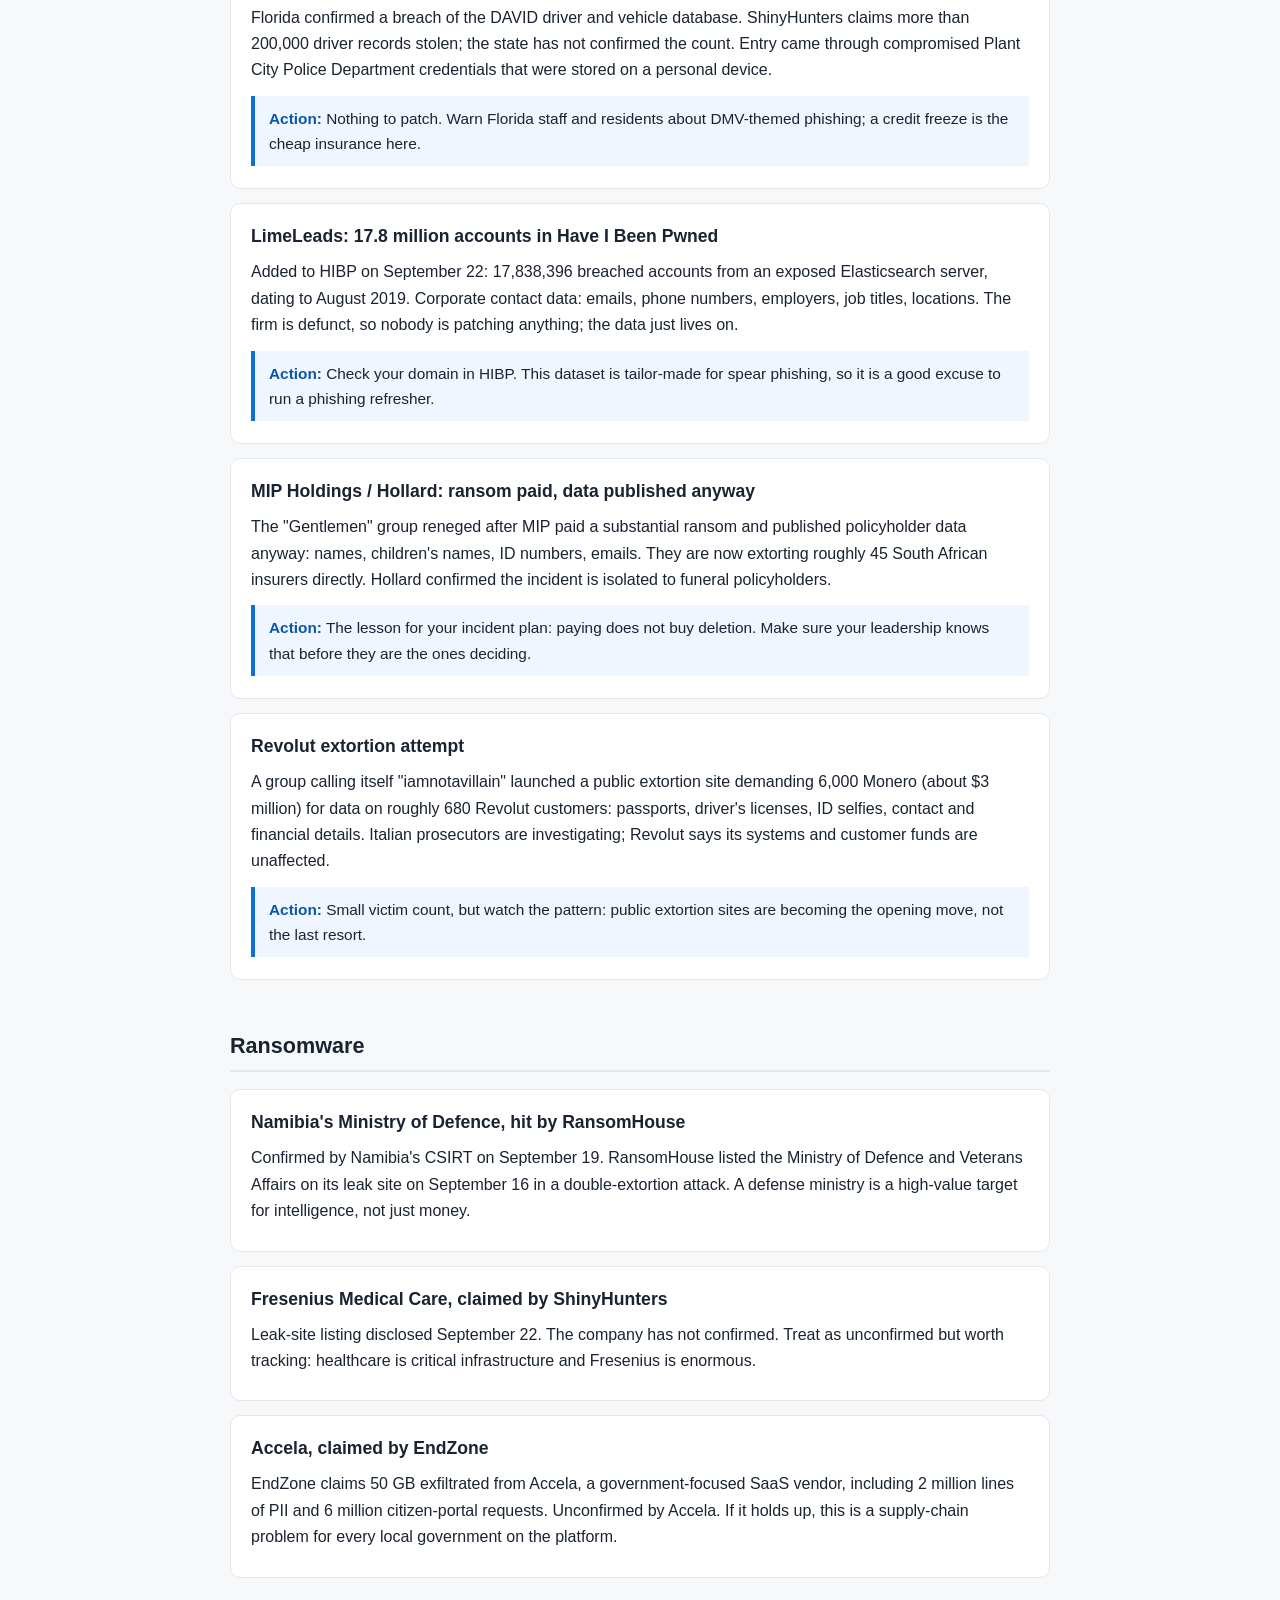
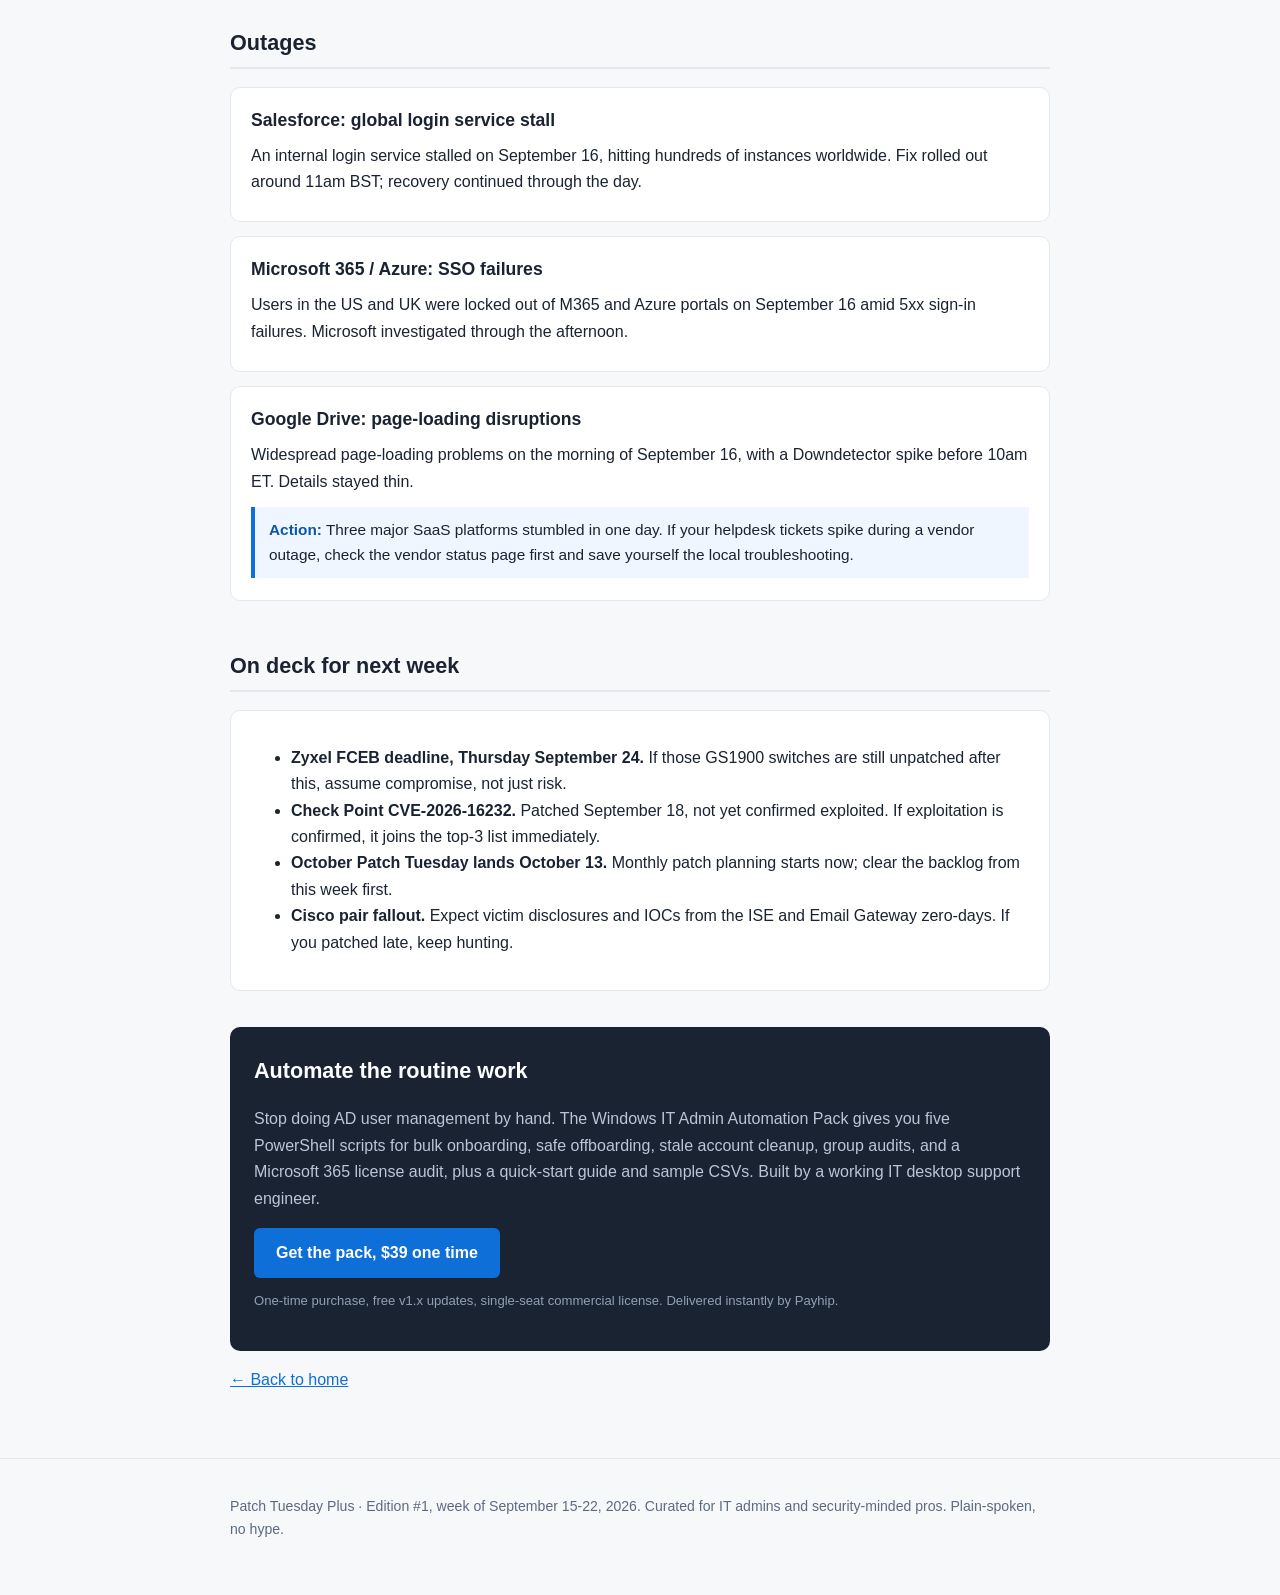
==== commit e02575ec: "Add Payhip pack promo to Patch Tuesday Plus funnel" ====
--- a/editions/edition-001.html
+++ b/editions/edition-001.html
@@ -201,6 +201,13 @@
         <li><strong>Cisco pair fallout.</strong> Expect victim disclosures and IOCs from the ISE and Email Gateway zero-days. If you patched late, keep hunting.</li>
       </ul>
     </div>
+
+    <div class="signup pack-promo" id="pack">
+  <h2>Automate the routine work</h2>
+  <p>Stop doing AD user management by hand. The Windows IT Admin Automation Pack gives you five PowerShell scripts for bulk onboarding, safe offboarding, stale account cleanup, group audits, and a Microsoft 365 license audit, plus a quick-start guide and sample CSVs. Built by a working IT desktop support engineer.</p>
+  <a class="button" href="https://payhip.com/b/pXhFW">Get the pack, $39 one time</a>
+  <p class="fine">One-time purchase, free v1.x updates, single-seat commercial license. Delivered instantly by Payhip.</p>
+</div>
 
     <p><a href="../index.html">&larr; Back to home</a></p>
 
--- a/styles.css
+++ b/styles.css
@@ -248,3 +248,41 @@
   .site-header .brand { font-size: 1.4rem; }
   .signup form { flex-direction: column; }
 }
+
+/* Edition podcast player (embedded at the top of each edition) */
+.edition-podcast {
+  background: var(--card);
+  border: 1px solid var(--line);
+  border-radius: var(--radius);
+  padding: 18px 20px;
+  margin: 20px 0 8px;
+}
+.edition-podcast .podcast-heading {
+  margin: 0 0 4px;
+  font-size: 1.15rem;
+}
+.edition-podcast .podcast-meta {
+  margin: 0 0 10px;
+  color: var(--muted);
+  font-size: 0.9rem;
+}
+.edition-podcast audio {
+  width: 100%;
+  display: block;
+  margin-bottom: 10px;
+}
+.edition-podcast .share-btn {
+  background: #eef2f7;
+  color: var(--ink);
+  border: 1px solid var(--line);
+  border-radius: 8px;
+  padding: 6px 12px;
+  font-size: 0.8rem;
+  cursor: pointer;
+}
+.edition-podcast .share-btn:hover { background: #e2e9f2; }
+.edition-podcast.flash { animation: podcast-flash 2.5s ease; }
+@keyframes podcast-flash {
+  0%, 100% { box-shadow: none; }
+  20%, 60% { box-shadow: 0 0 0 3px var(--accent); }
+}
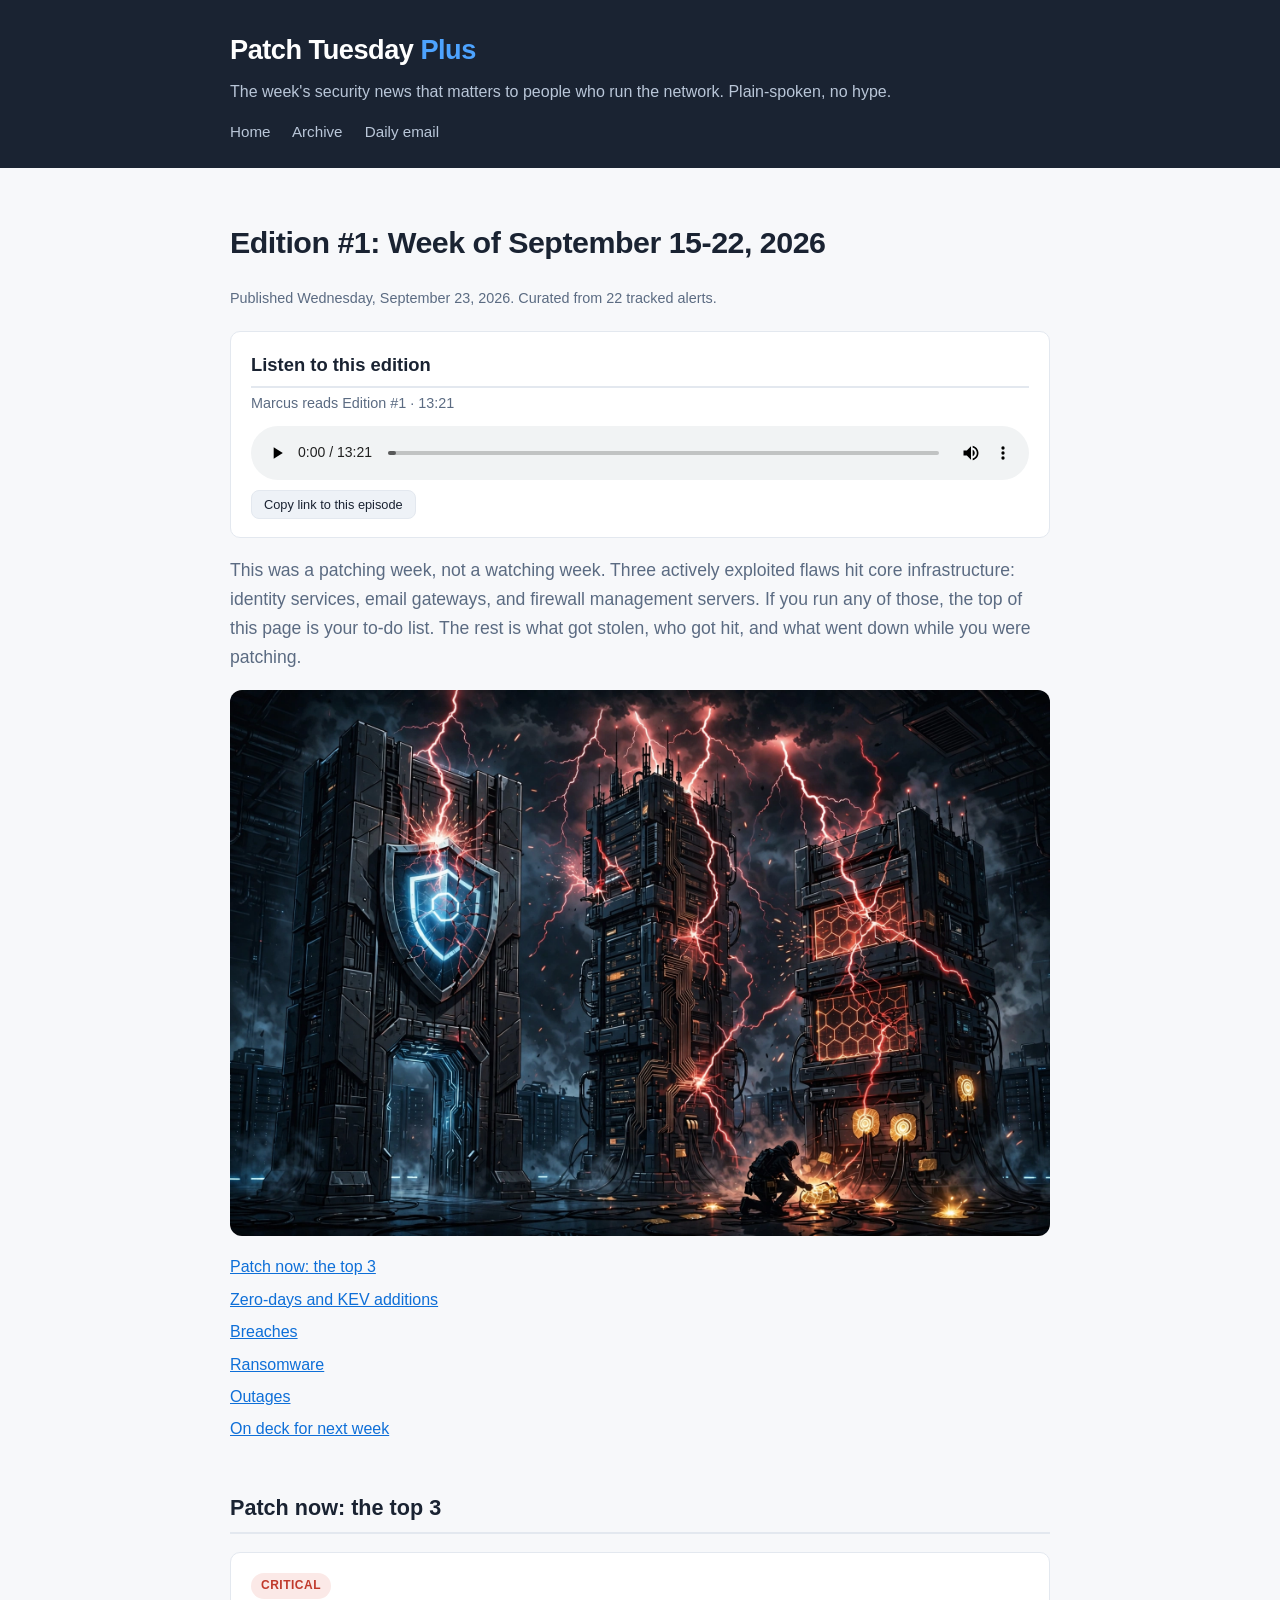
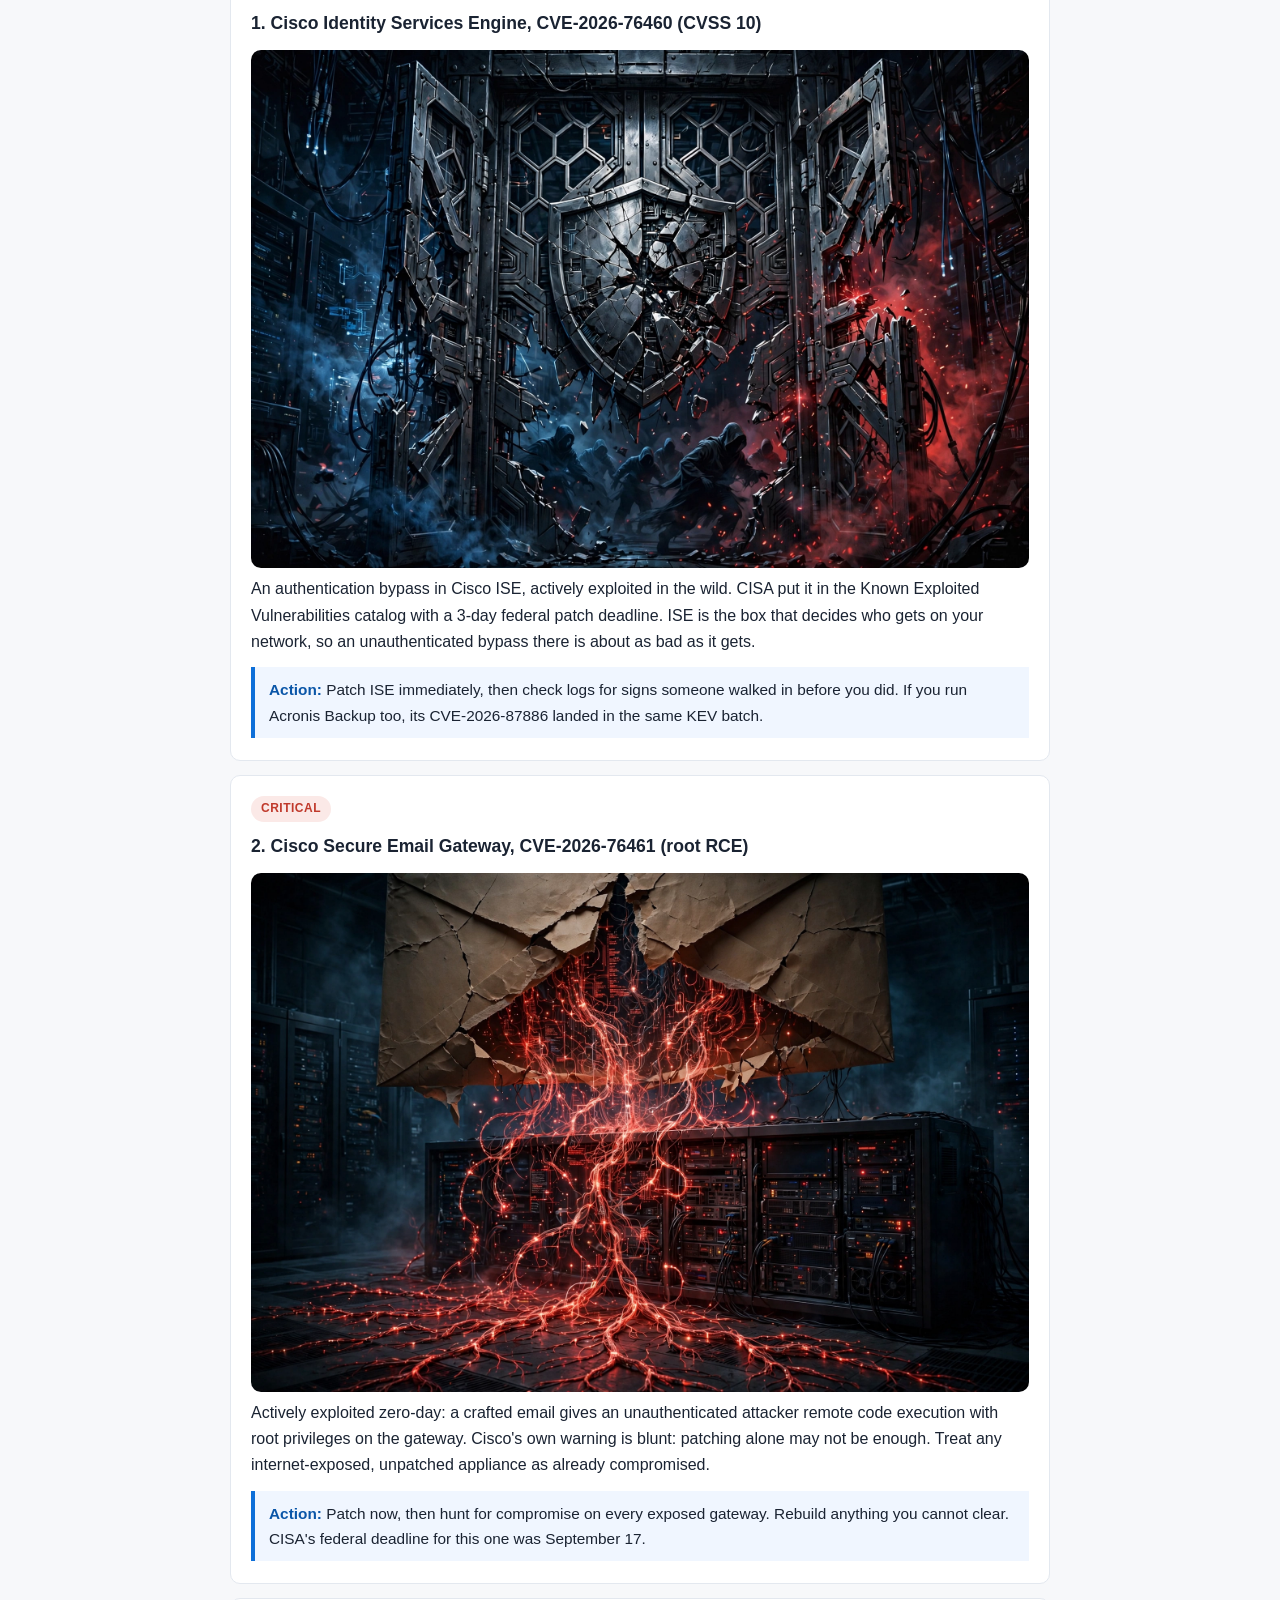
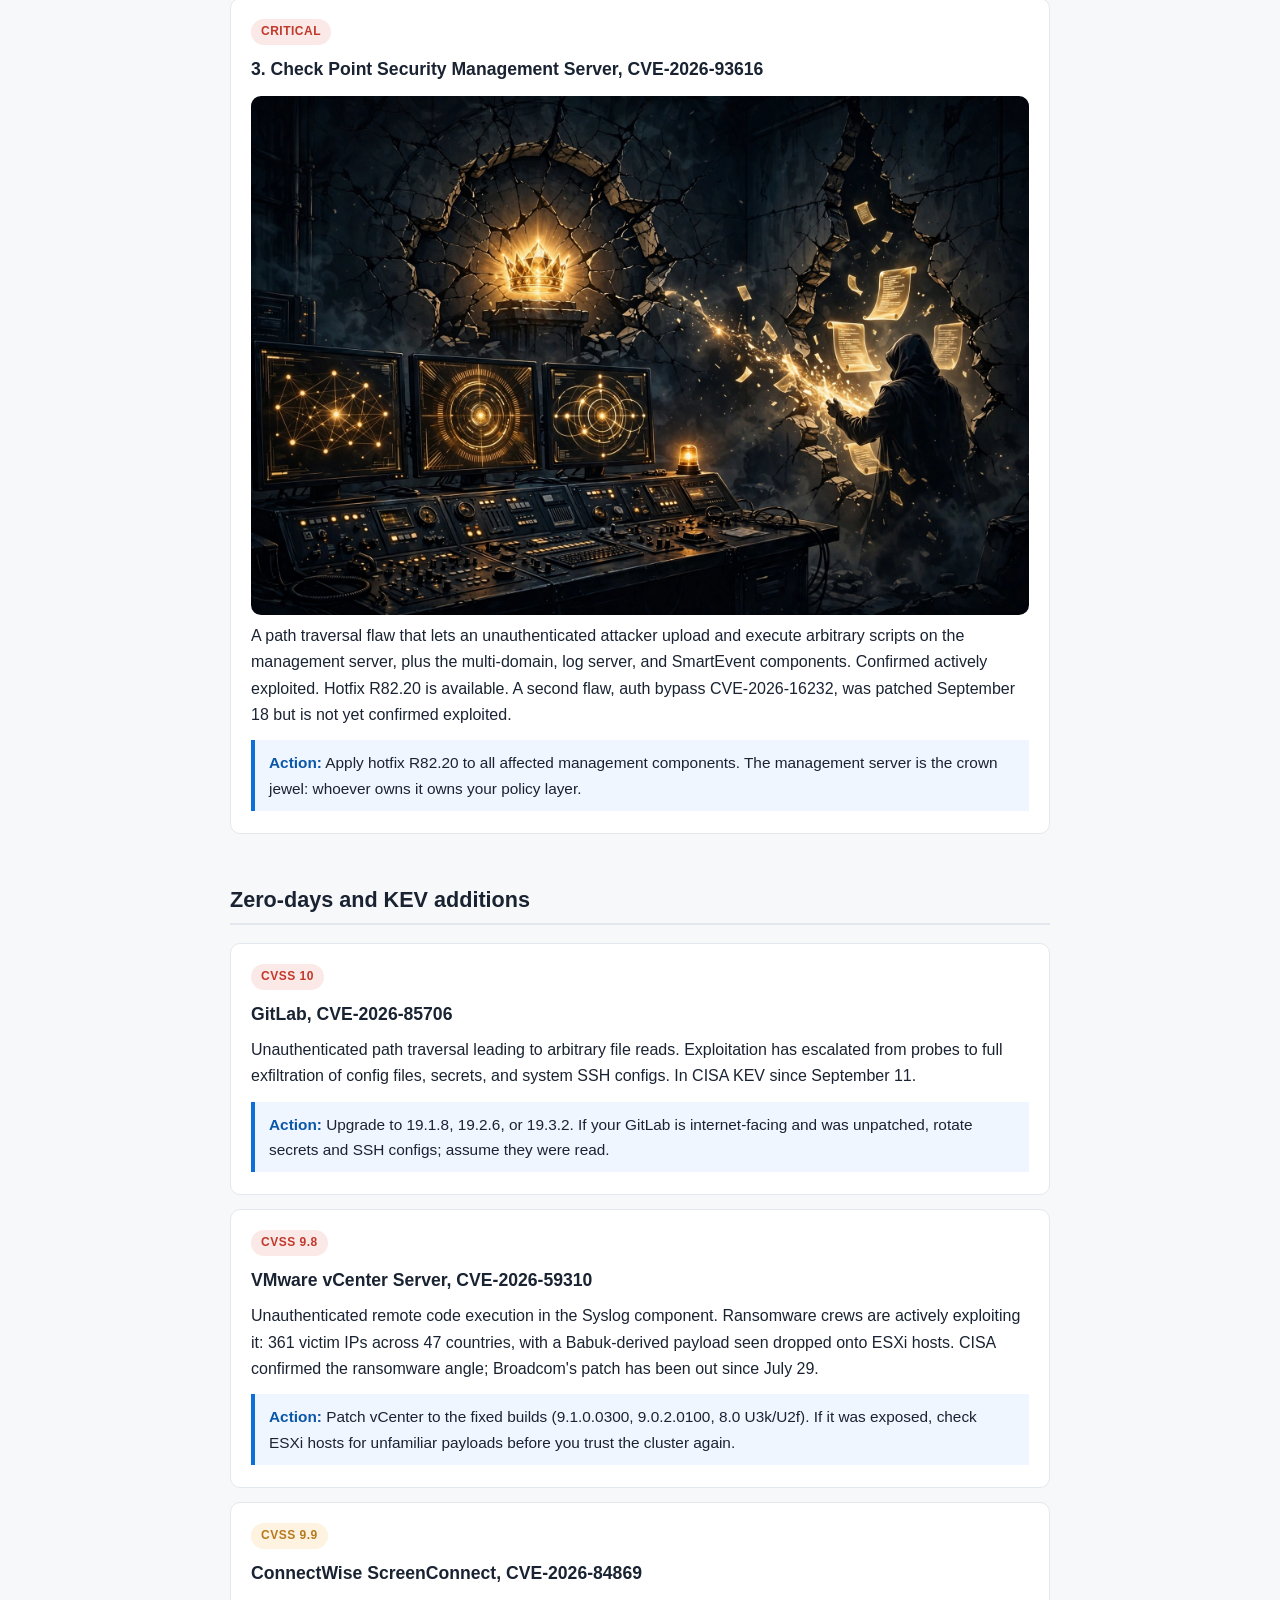
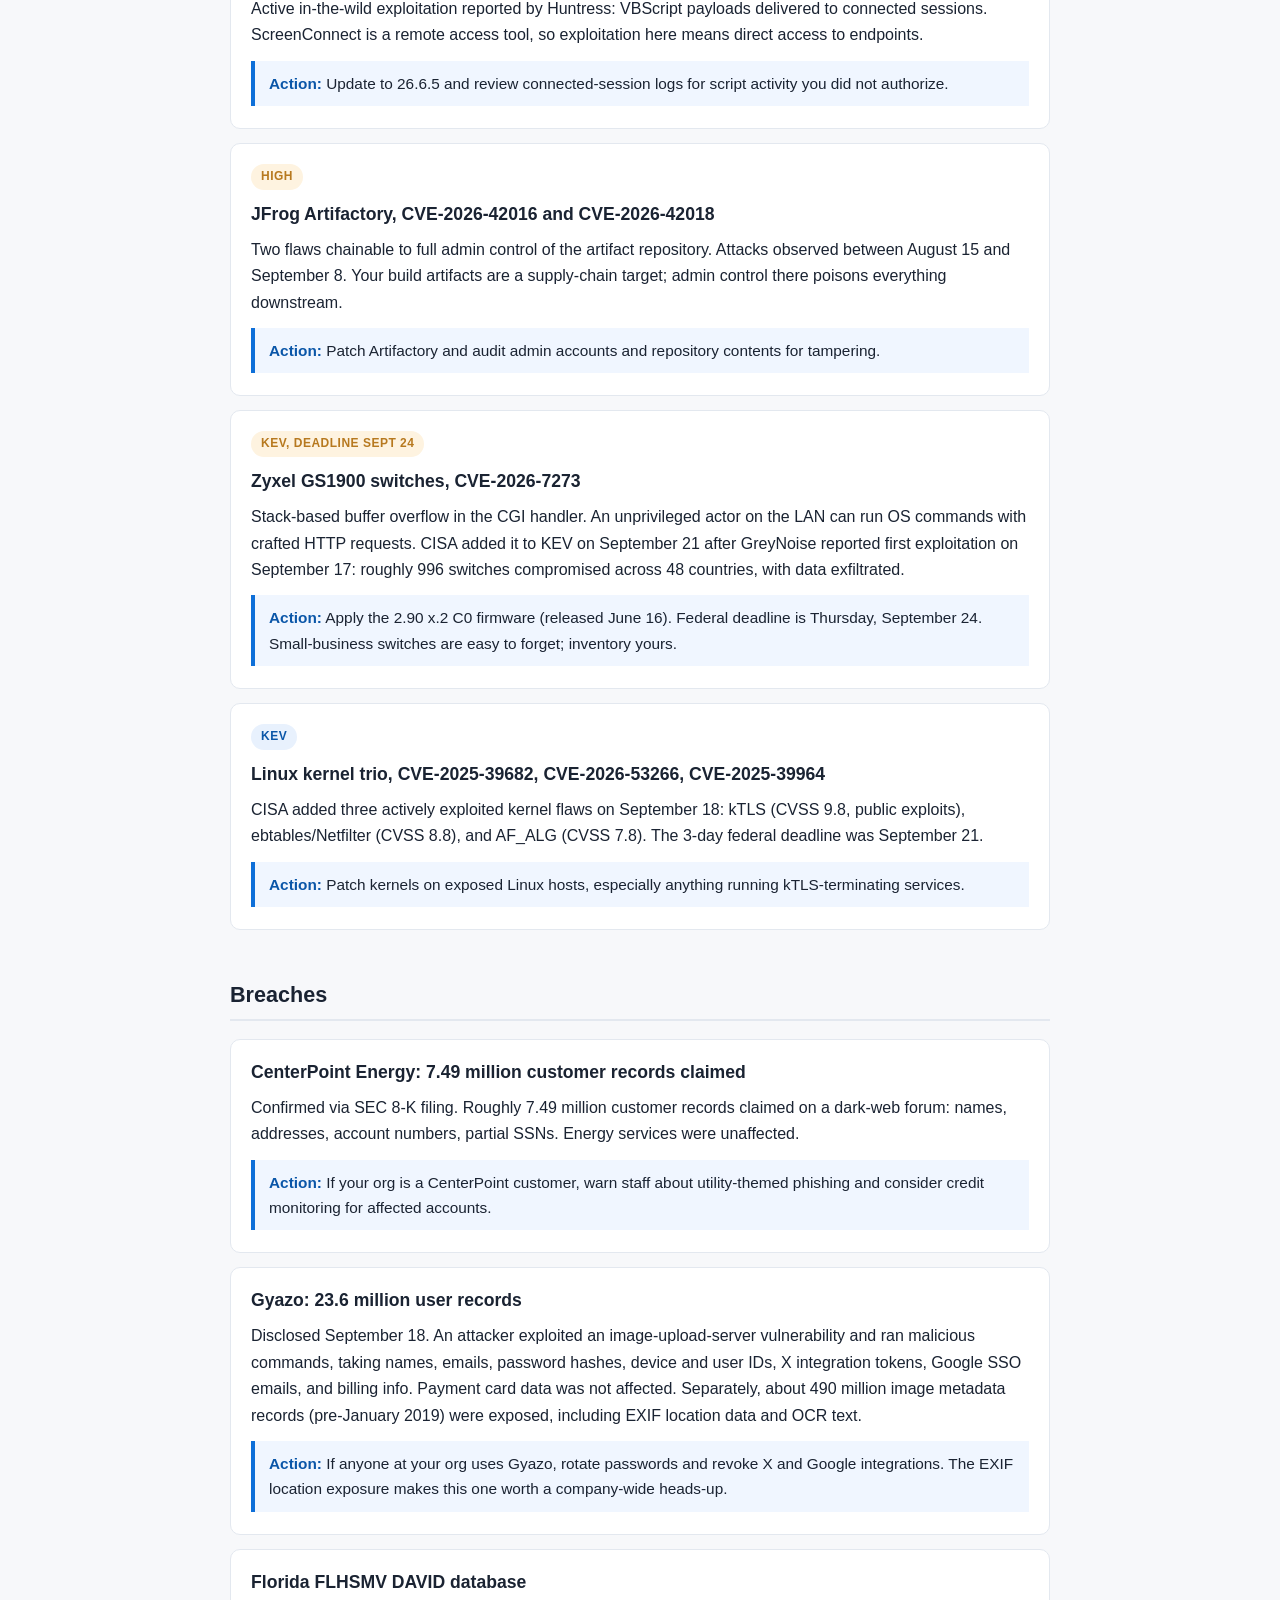
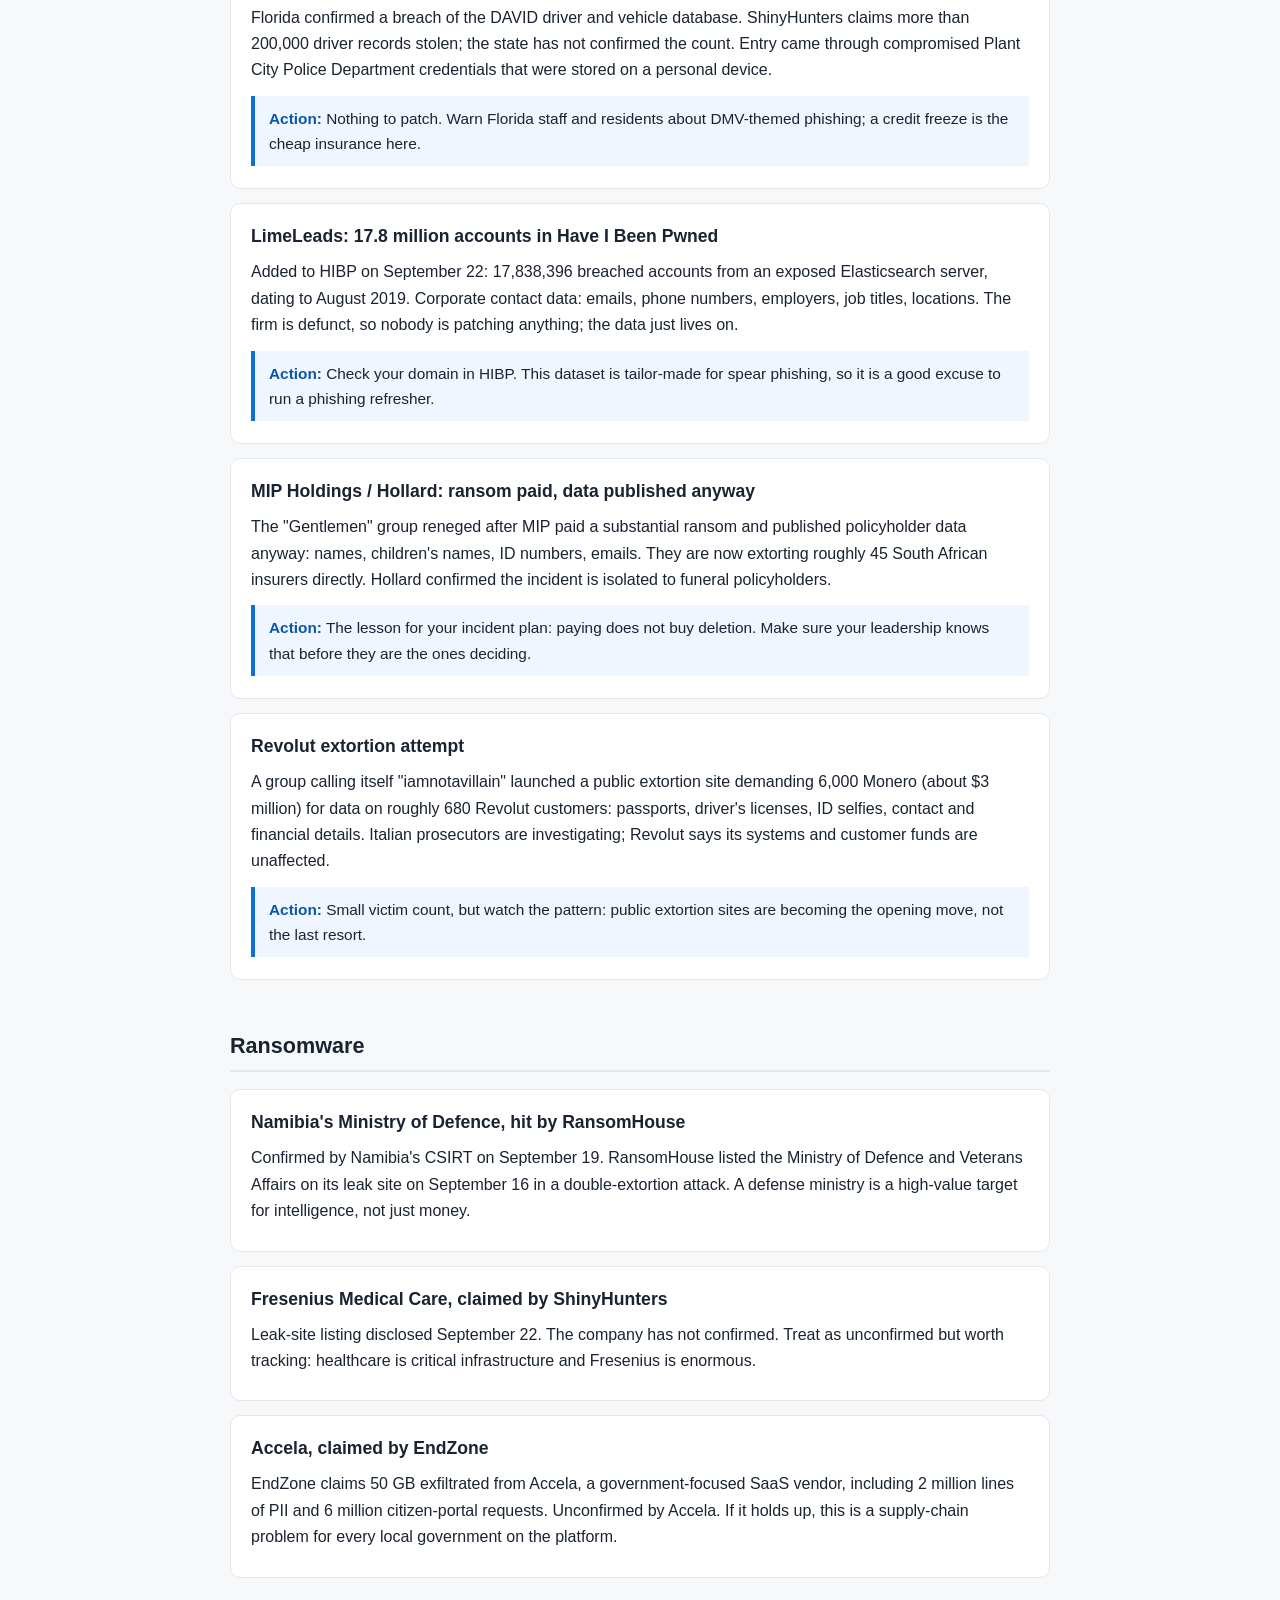
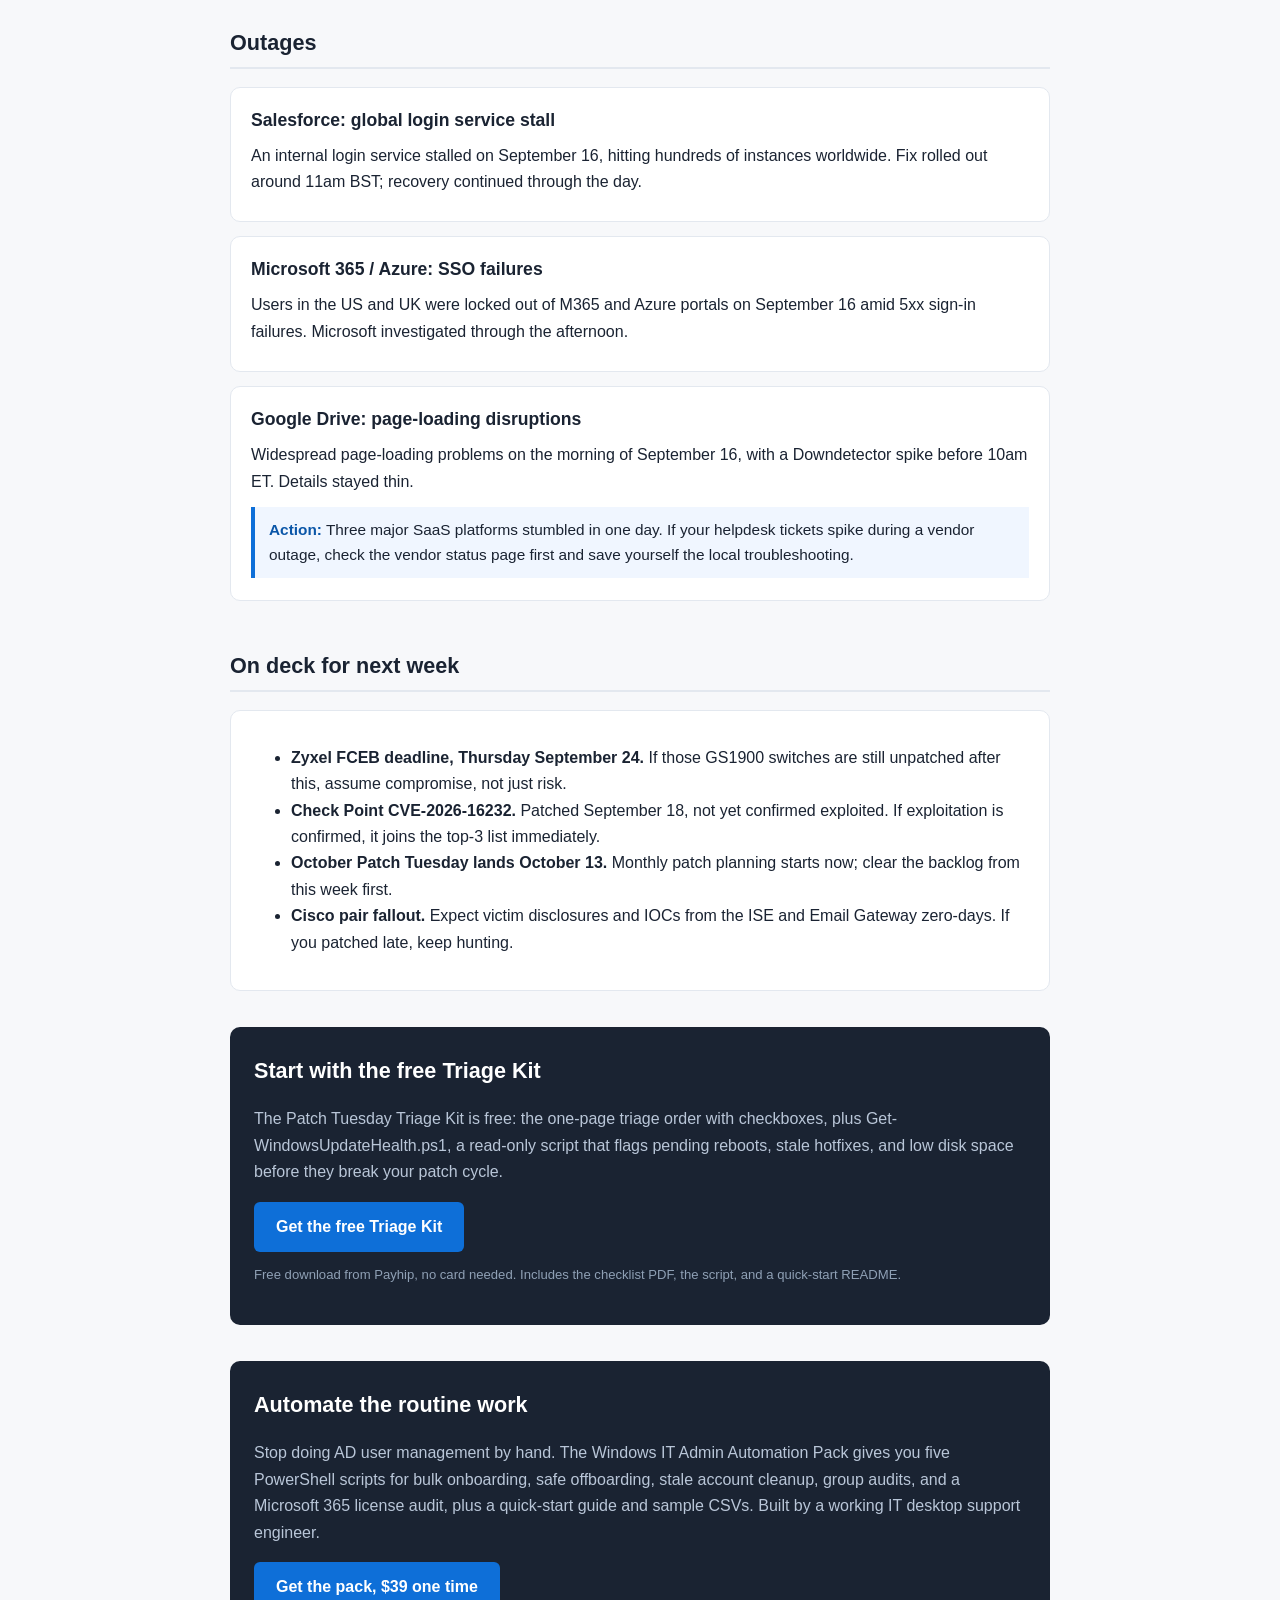
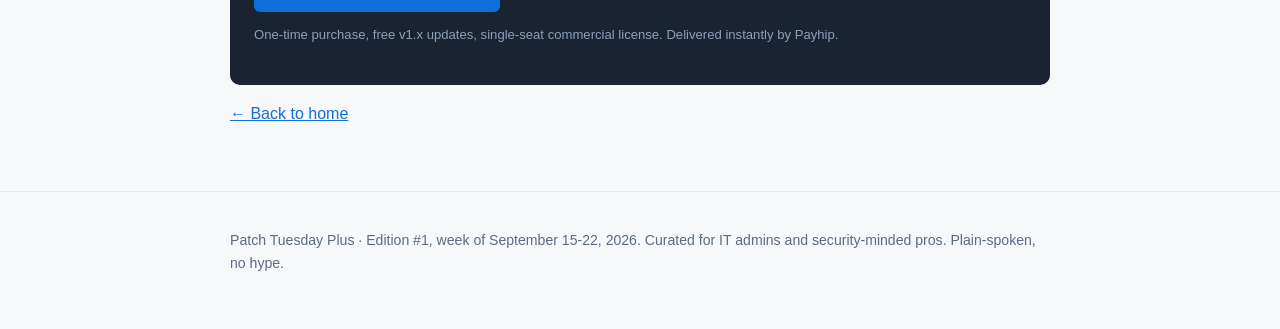
==== commit 61268a2b: "Add free Triage Kit promo to edition 001" ====
--- a/editions/edition-001.html
+++ b/editions/edition-001.html
@@ -201,6 +201,13 @@
         <li><strong>Cisco pair fallout.</strong> Expect victim disclosures and IOCs from the ISE and Email Gateway zero-days. If you patched late, keep hunting.</li>
       </ul>
     </div>
+
+    <div class="signup pack-promo" id="freekit">
+  <h2>Start with the free Triage Kit</h2>
+  <p>The Patch Tuesday Triage Kit is free: the one-page triage order with checkboxes, plus Get-WindowsUpdateHealth.ps1, a read-only script that flags pending reboots, stale hotfixes, and low disk space before they break your patch cycle.</p>
+  <a class="button" href="https://payhip.com/b/1vIyB">Get the free Triage Kit</a>
+  <p class="fine">Free download from Payhip, no card needed. Includes the checklist PDF, the script, and a quick-start README.</p>
+</div>
 
     <div class="signup pack-promo" id="pack">
   <h2>Automate the routine work</h2>
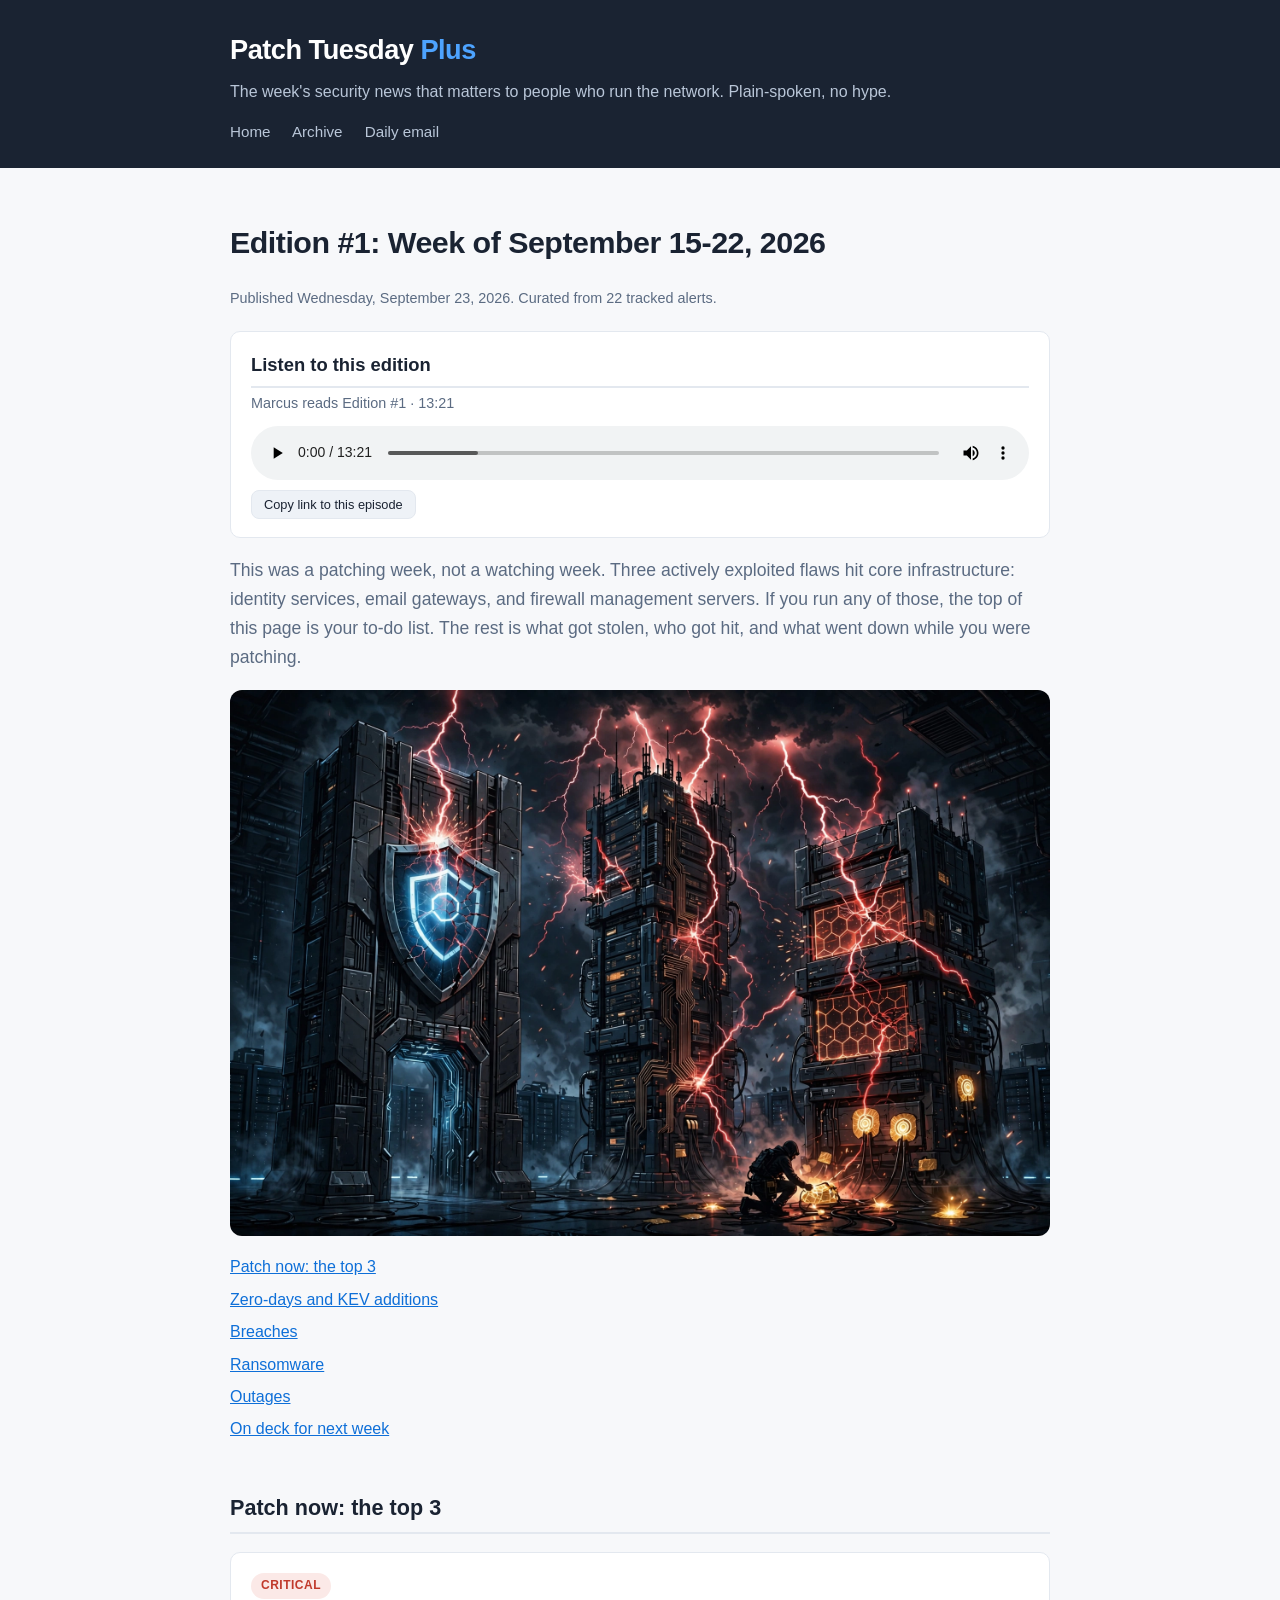
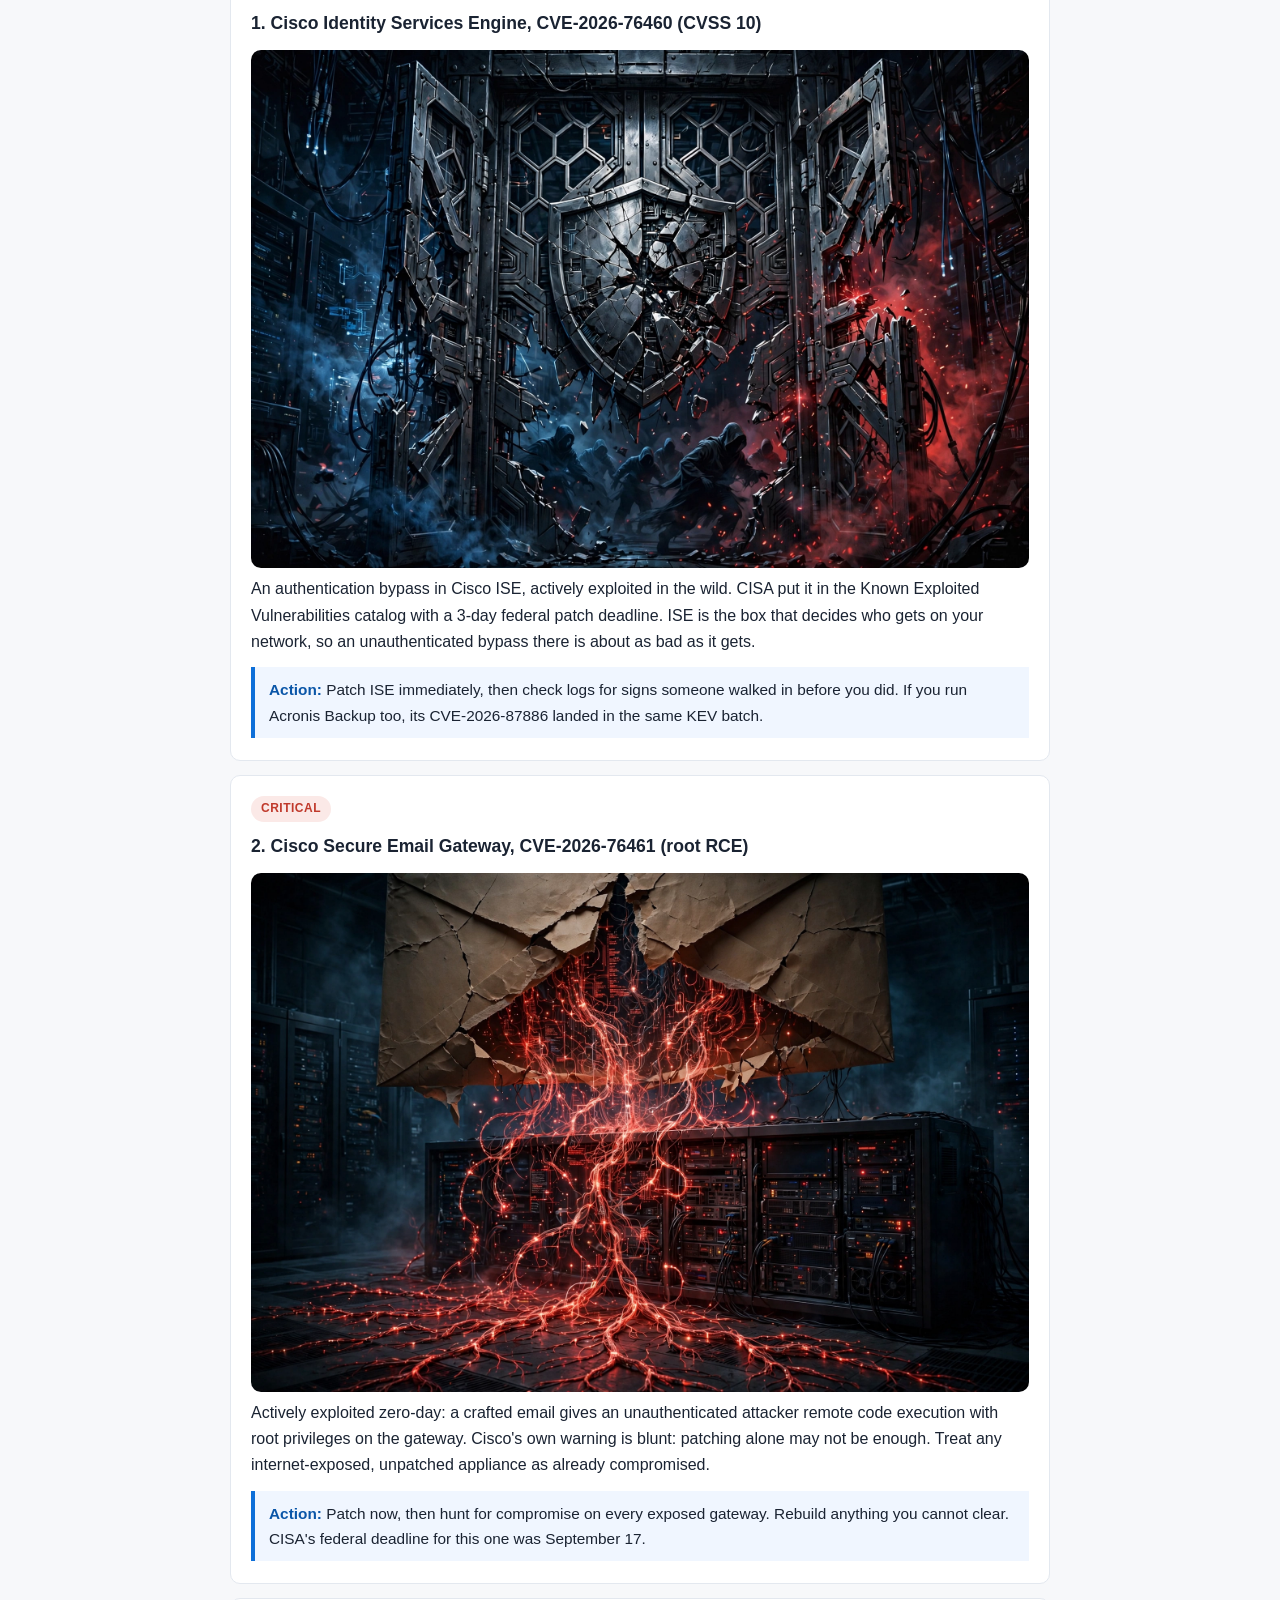
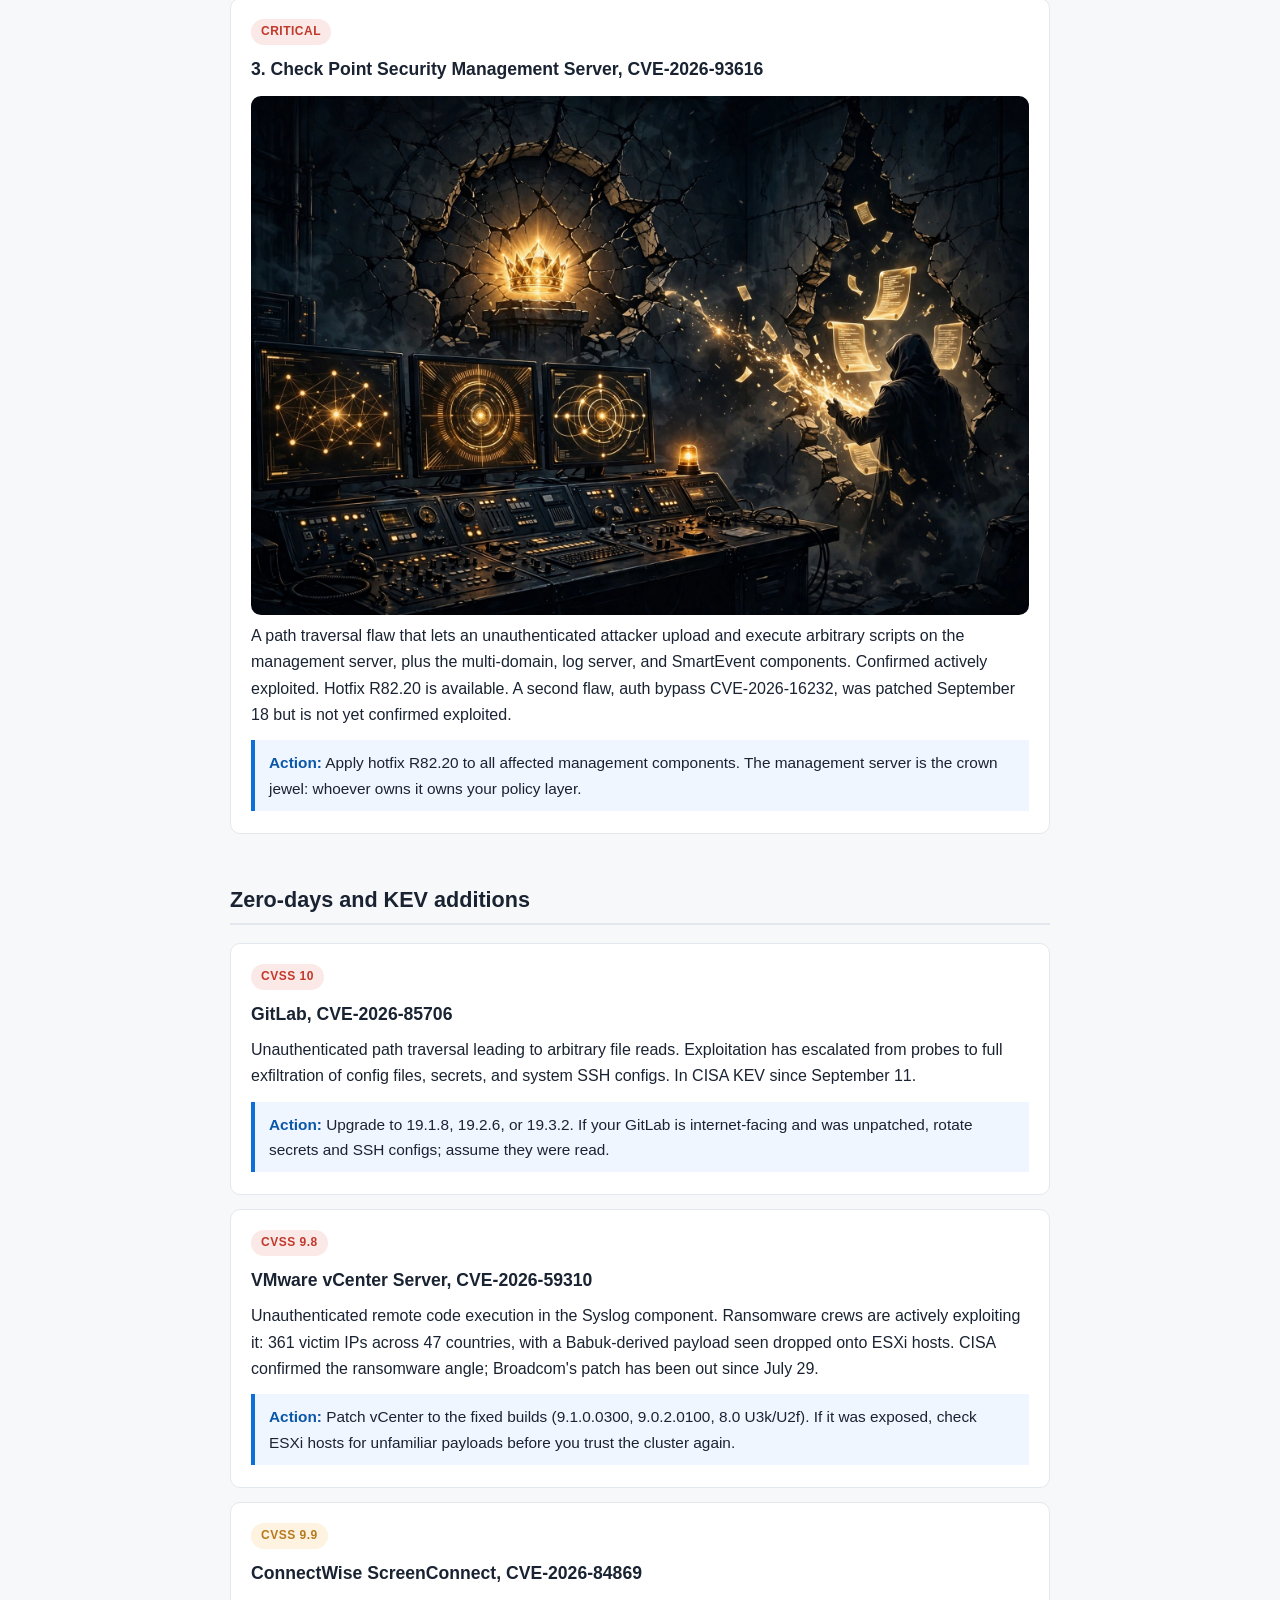
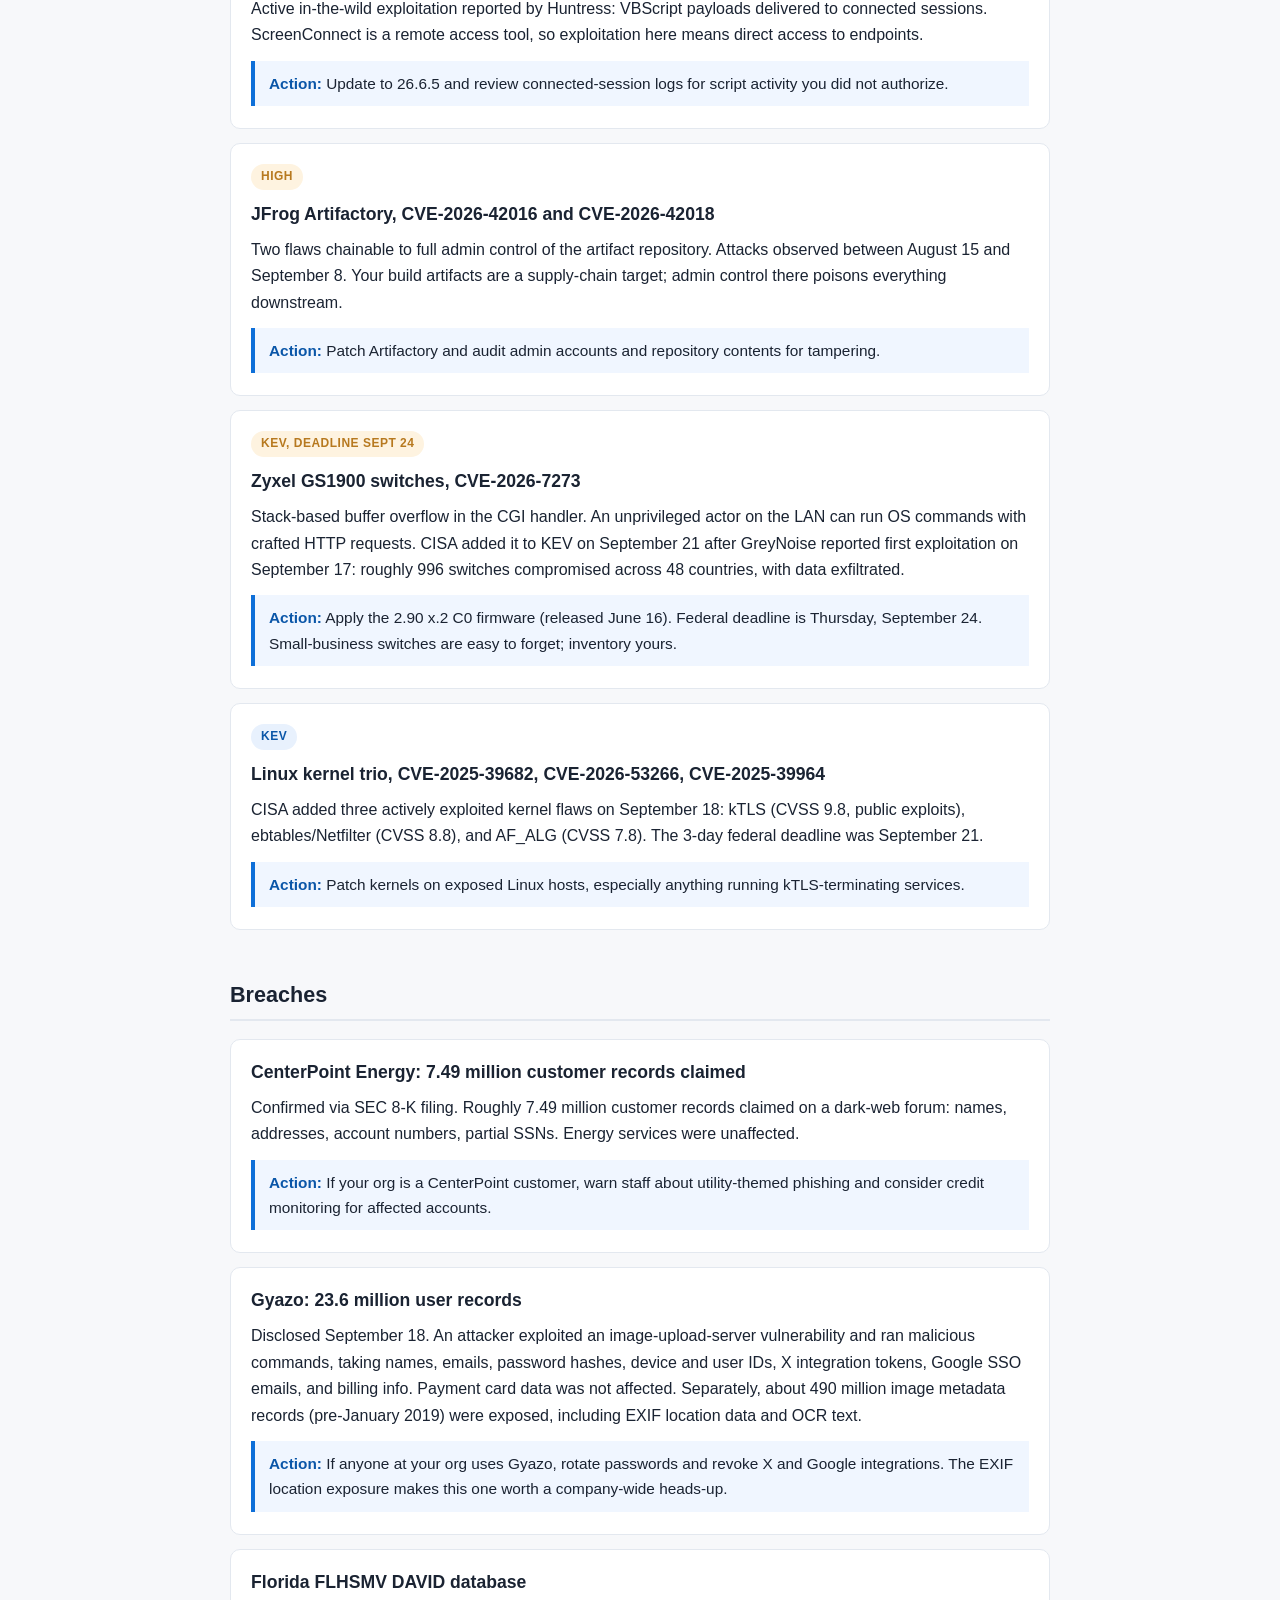
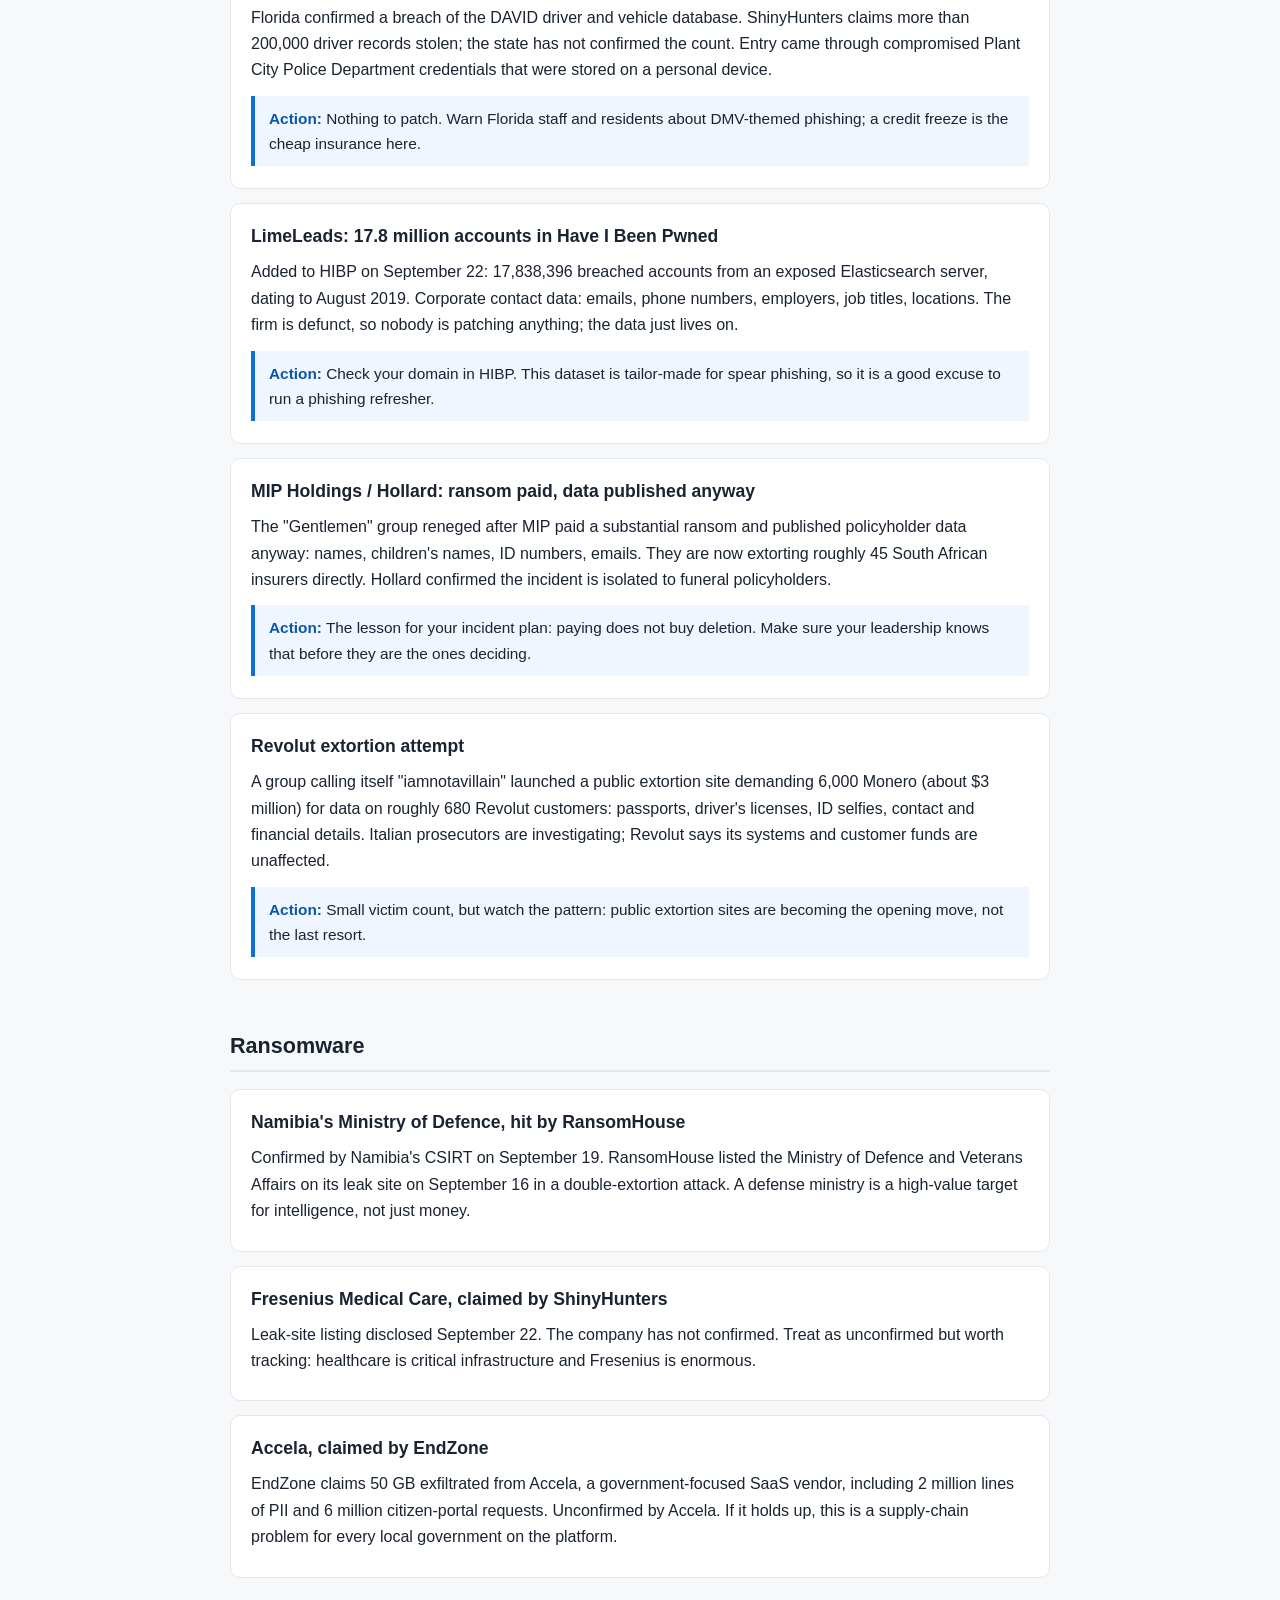
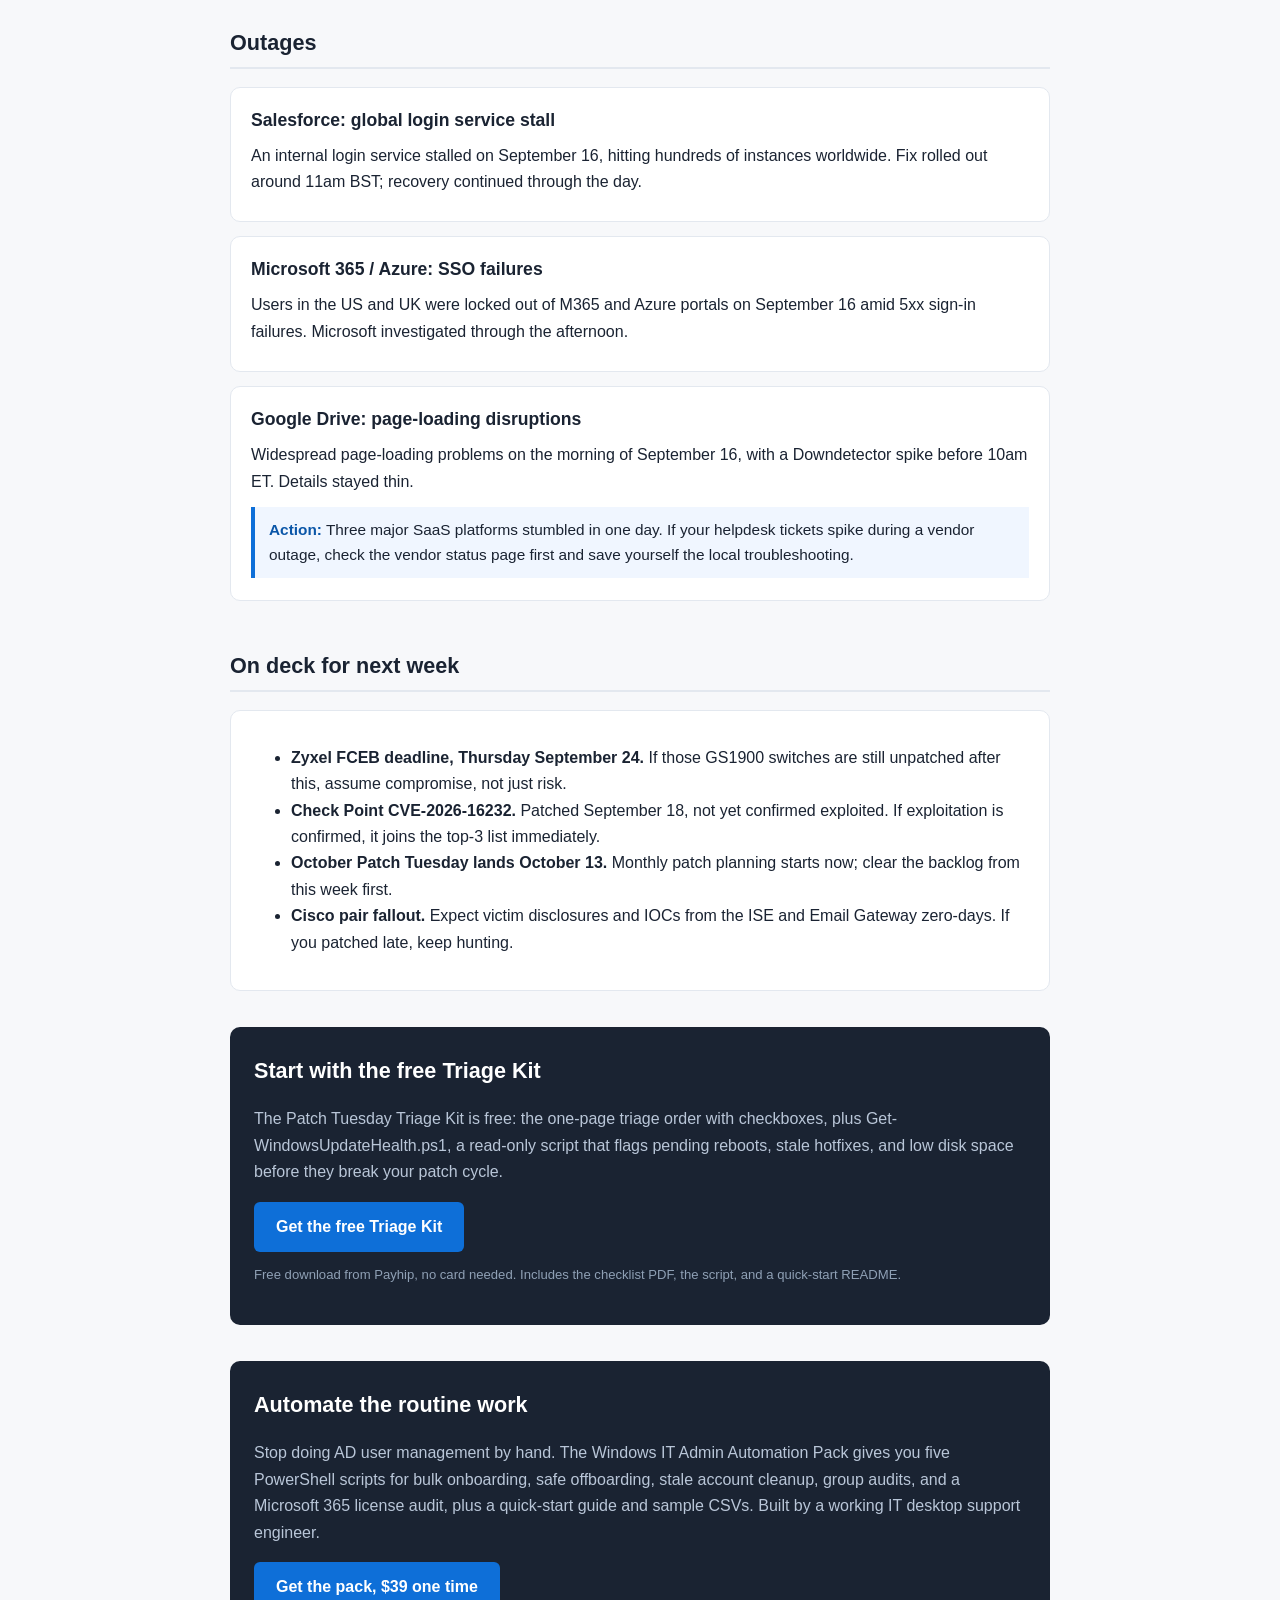
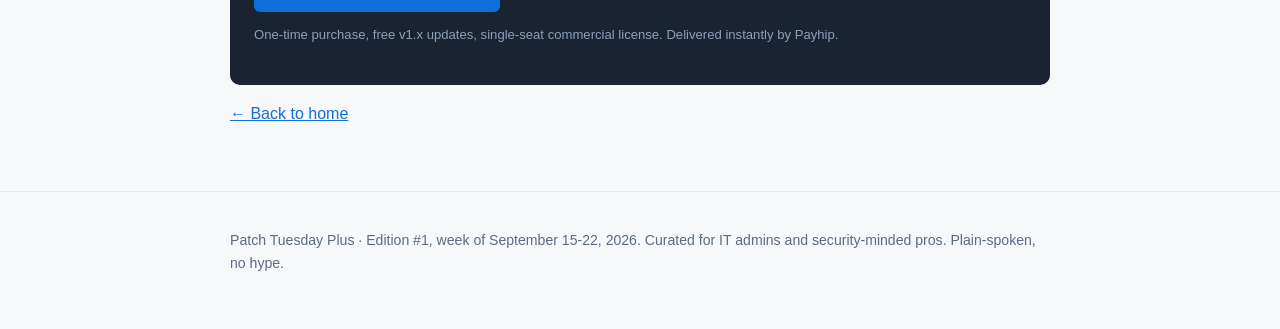
==== commit 06b34efb: "Free Triage Kit promo: direct checkout link" ====
--- a/editions/edition-001.html
+++ b/editions/edition-001.html
@@ -205,7 +205,7 @@
     <div class="signup pack-promo" id="freekit">
   <h2>Start with the free Triage Kit</h2>
   <p>The Patch Tuesday Triage Kit is free: the one-page triage order with checkboxes, plus Get-WindowsUpdateHealth.ps1, a read-only script that flags pending reboots, stale hotfixes, and low disk space before they break your patch cycle.</p>
-  <a class="button" href="https://payhip.com/b/1vIyB">Get the free Triage Kit</a>
+  <a class="button" href="https://payhip.com/buy?s=1&cart_links%5B%5D=1vIyB&qty%5B1vIyB%5D=1">Get the free Triage Kit</a>
   <p class="fine">Free download from Payhip, no card needed. Includes the checklist PDF, the script, and a quick-start README.</p>
 </div>
 
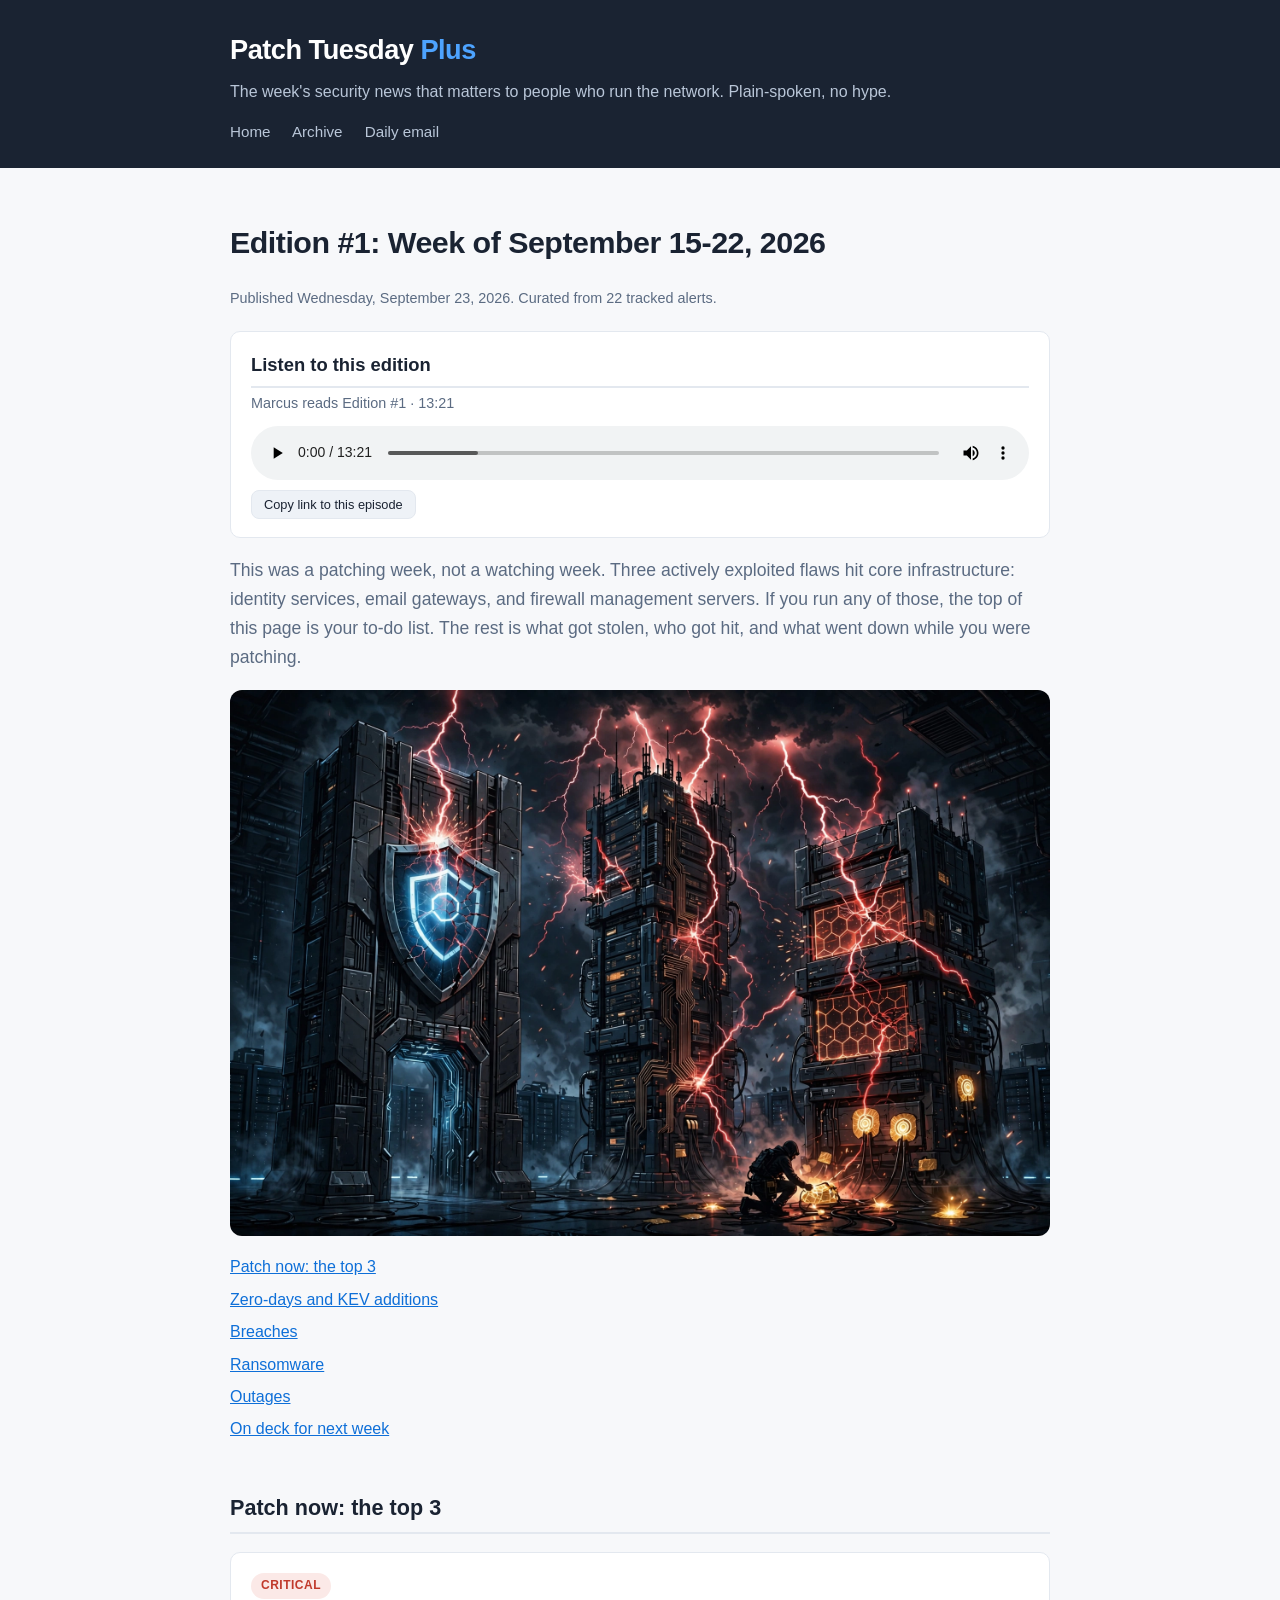
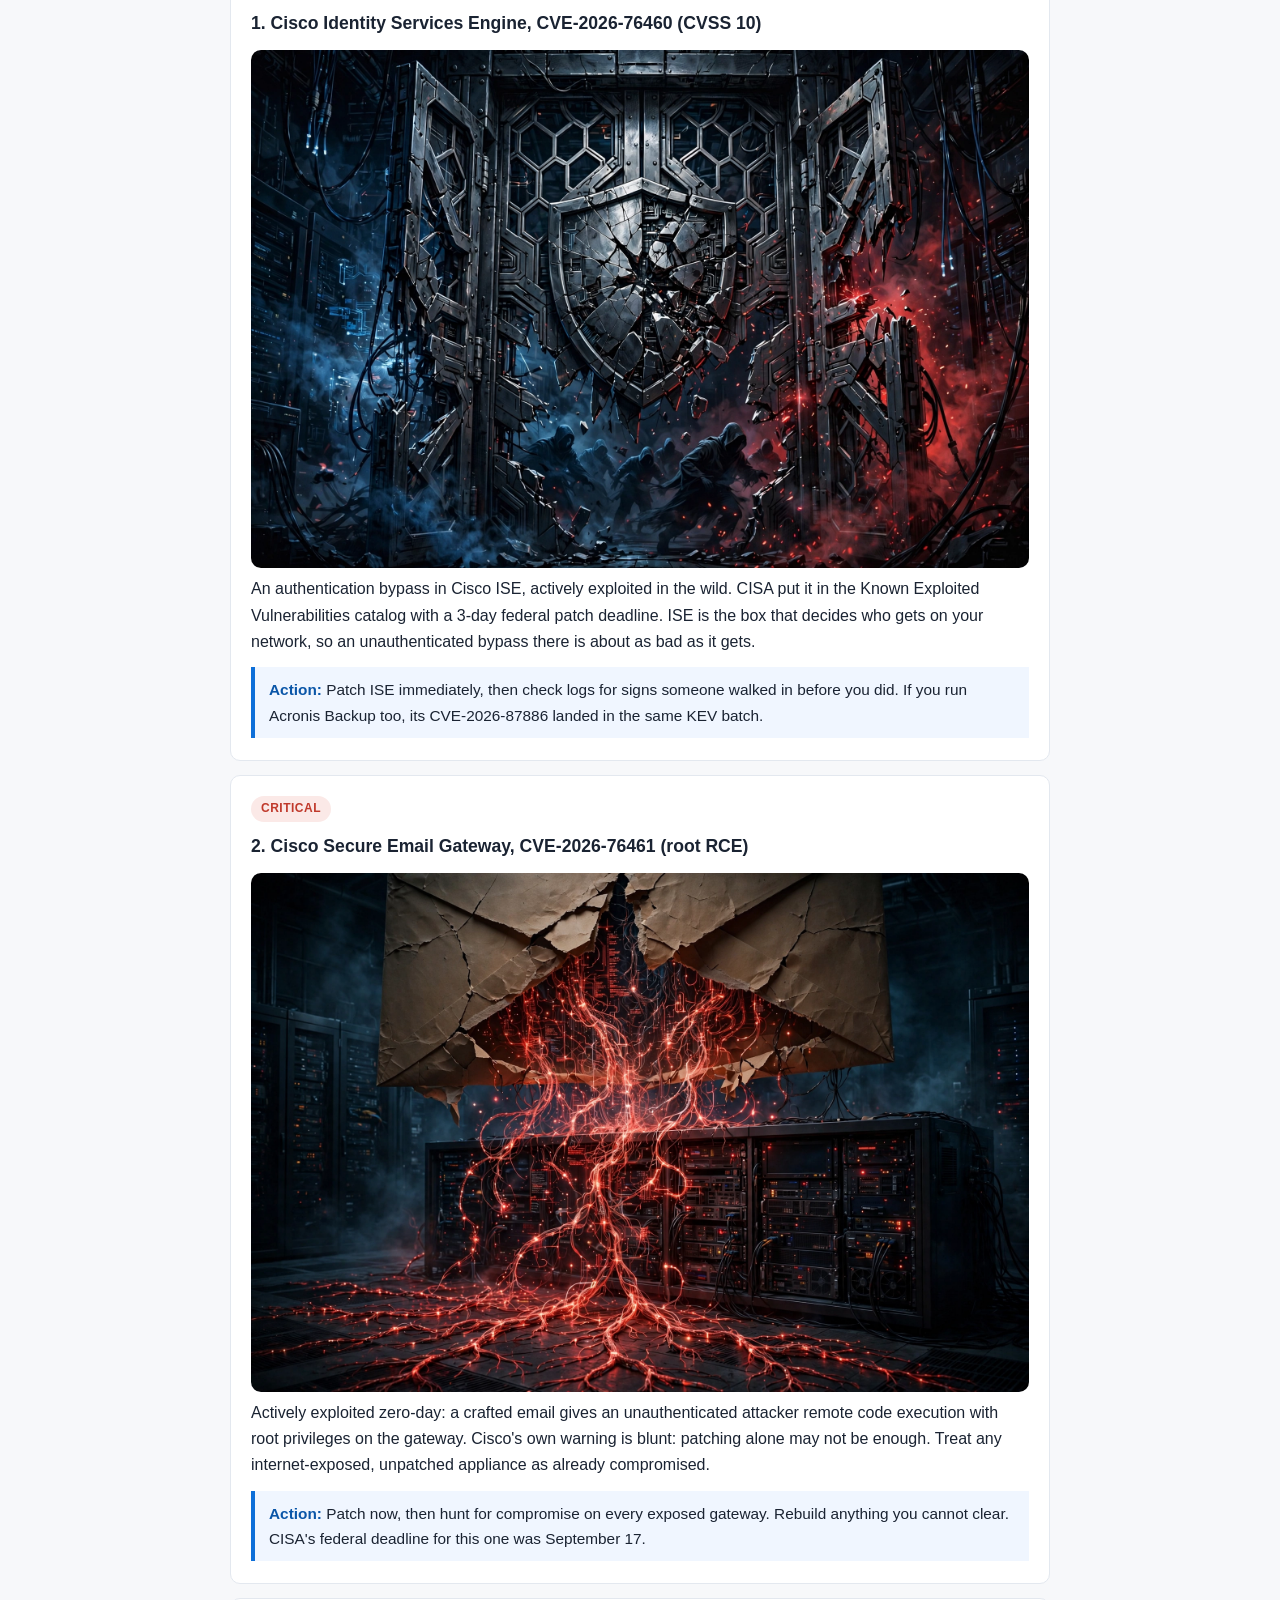
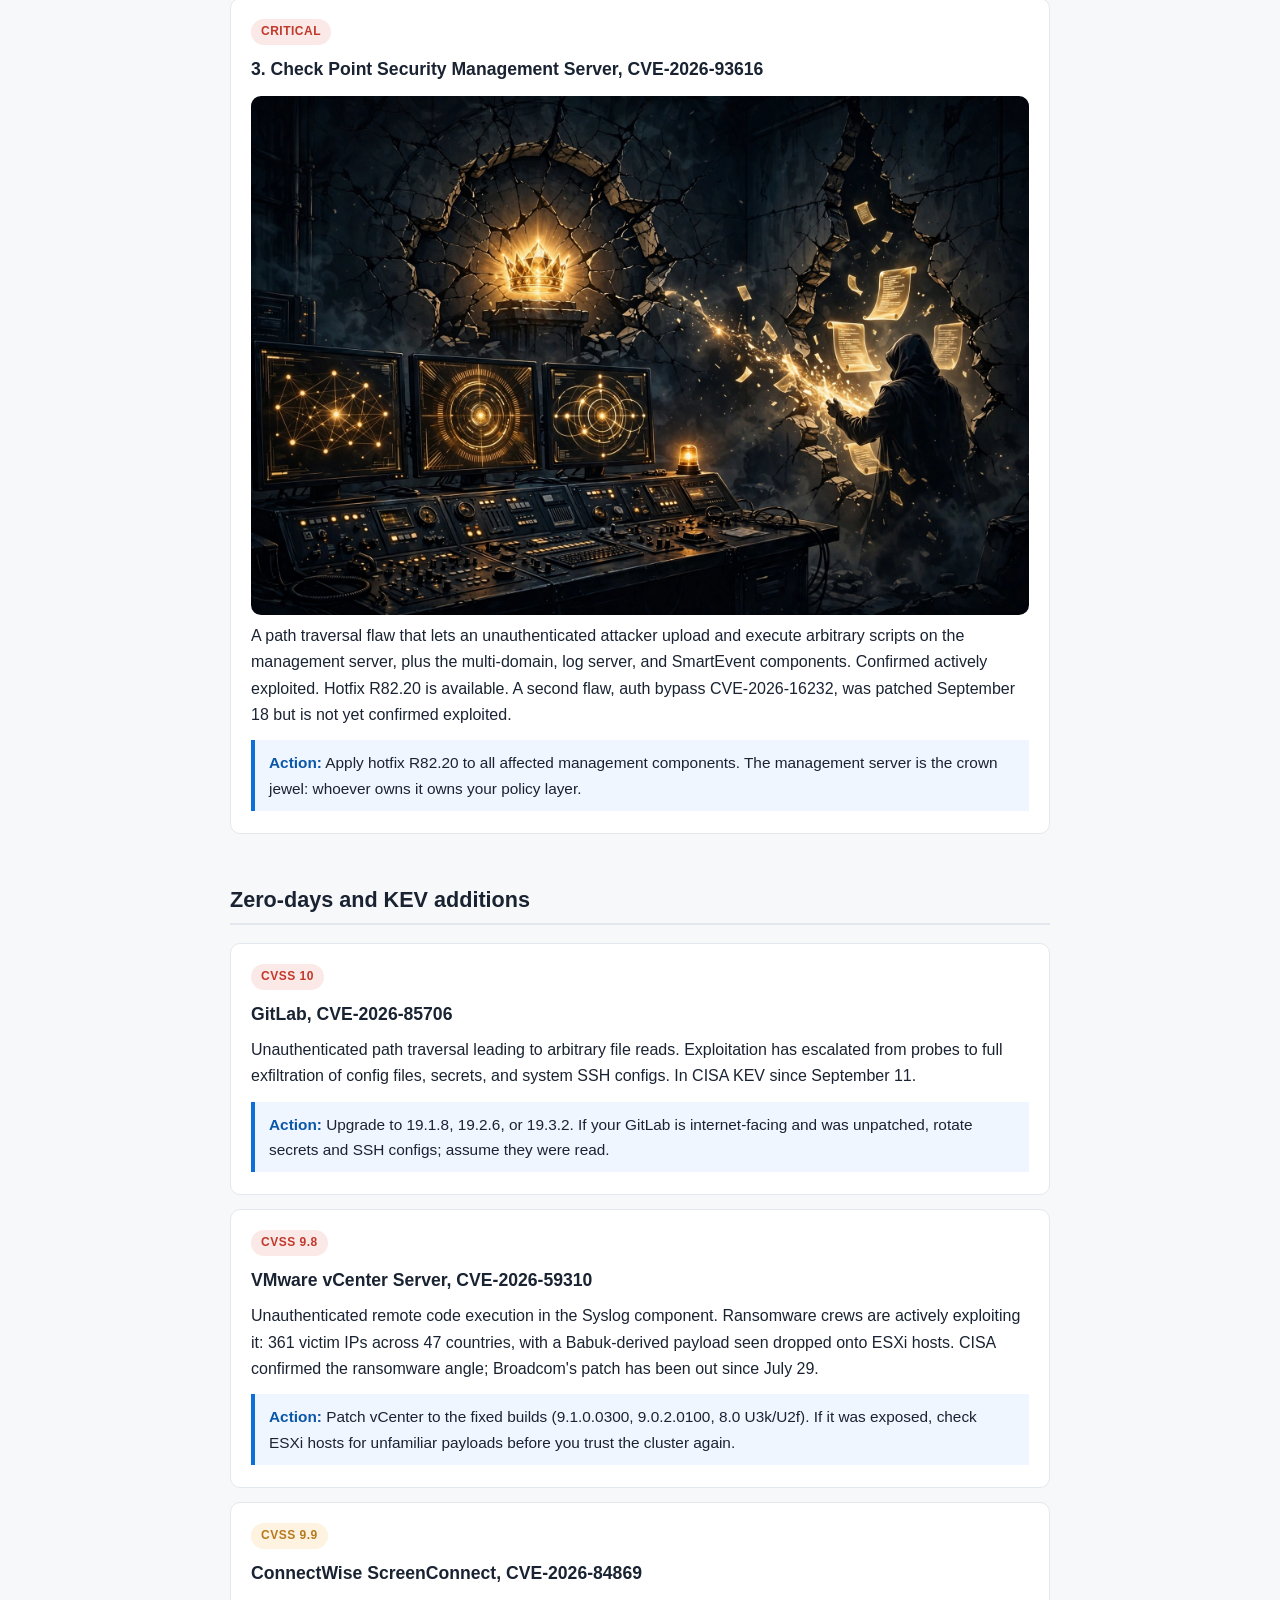
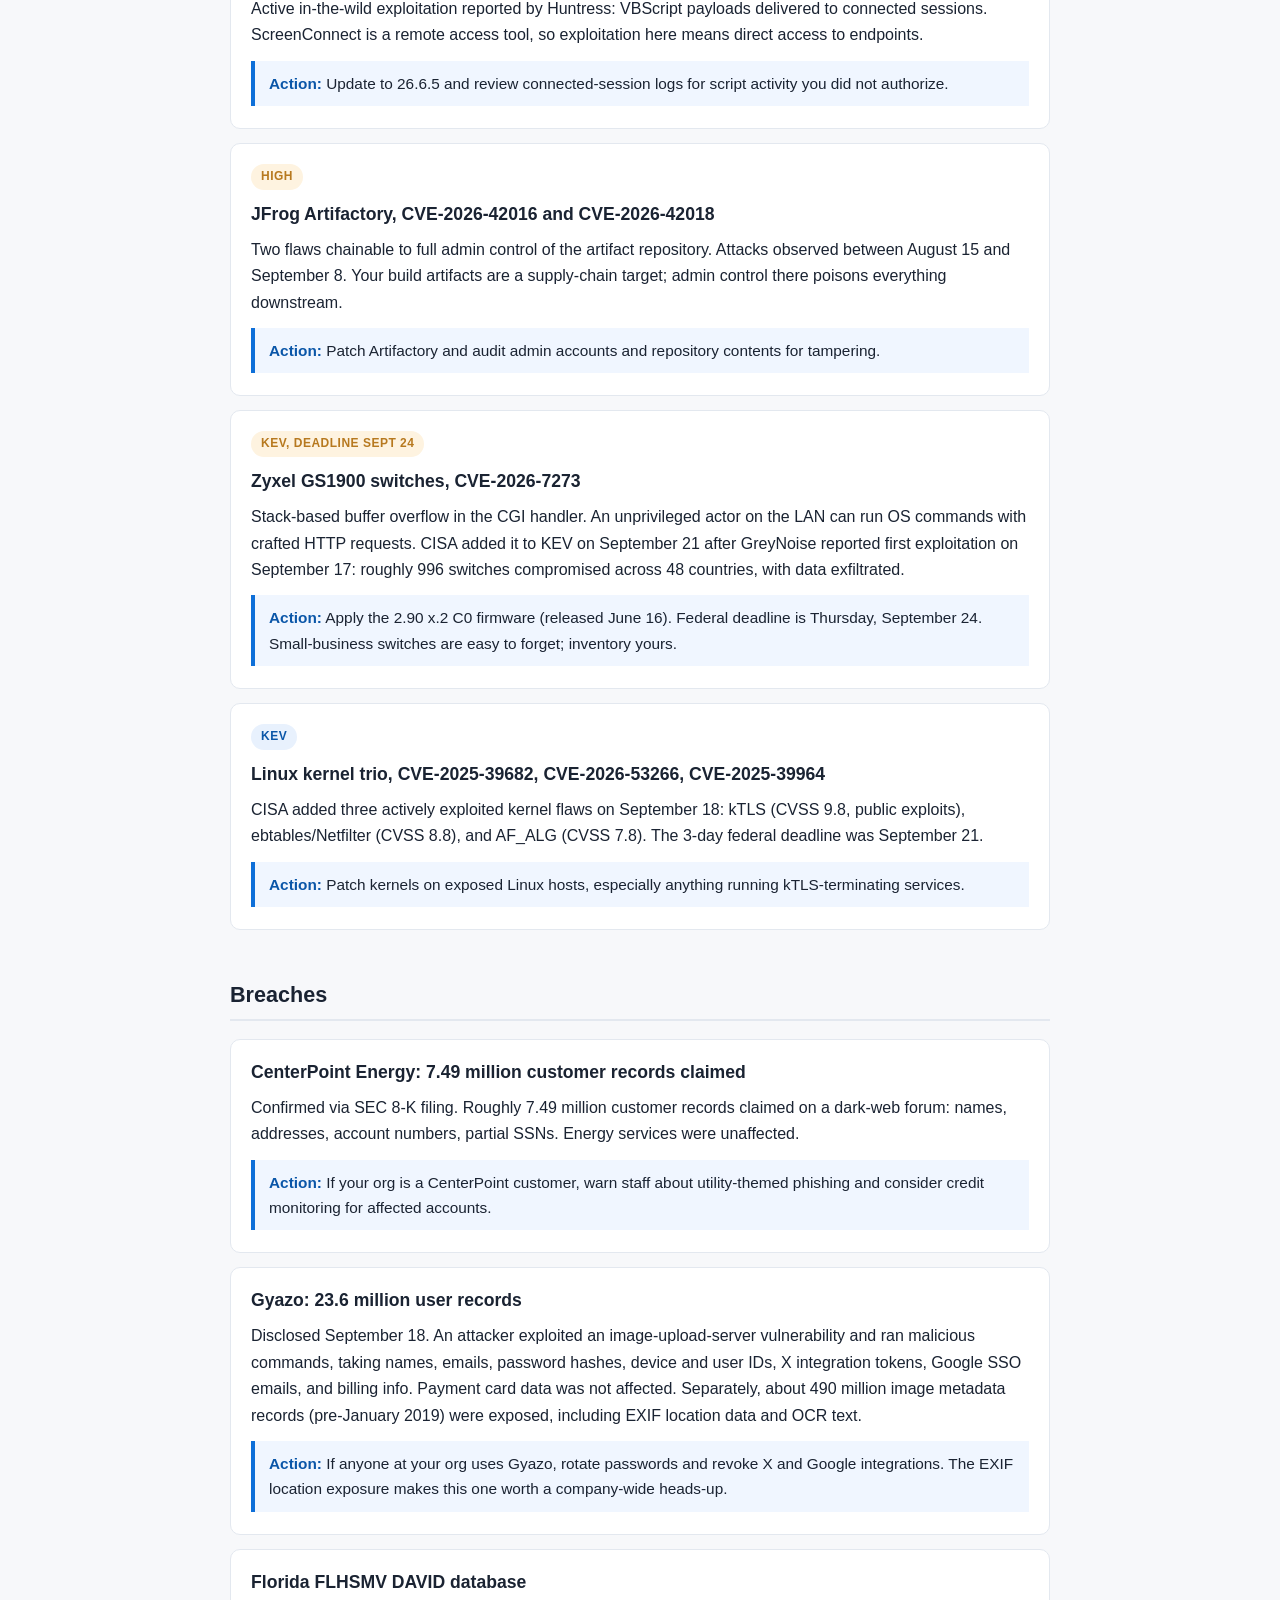
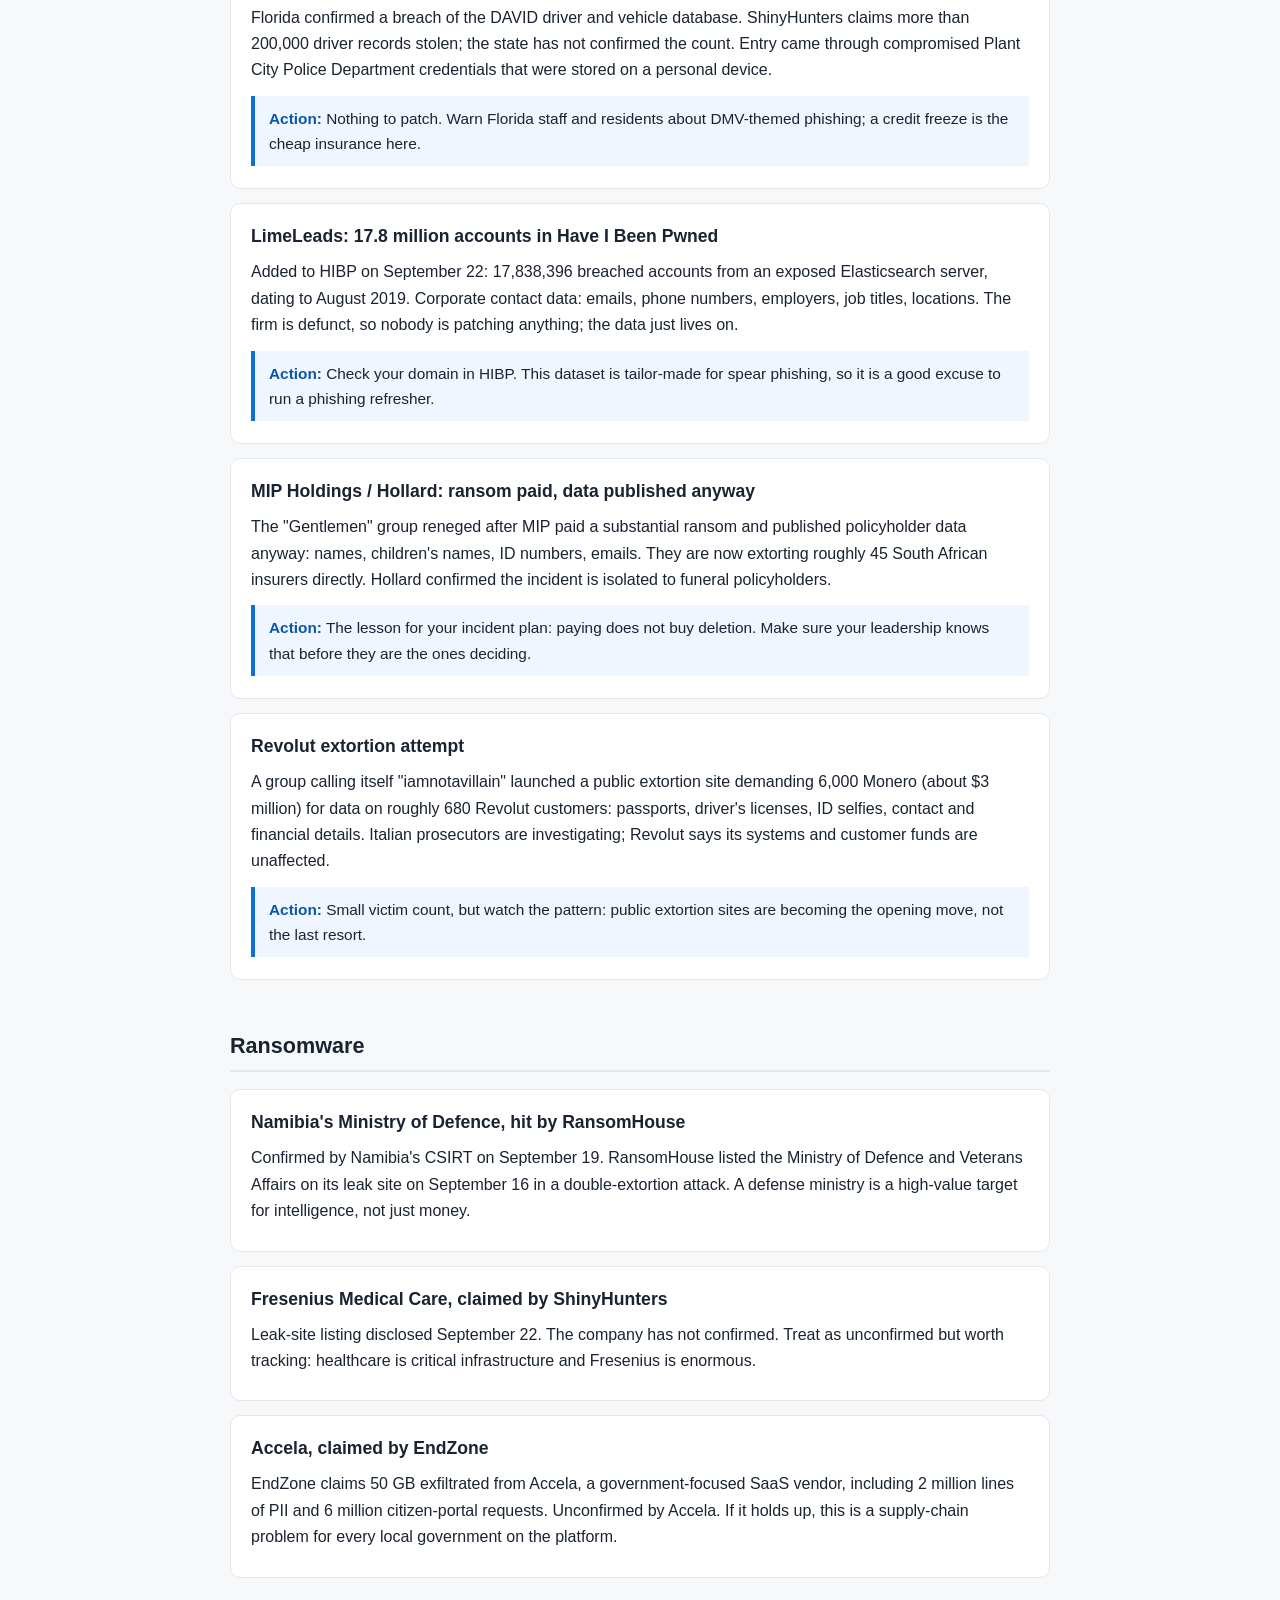
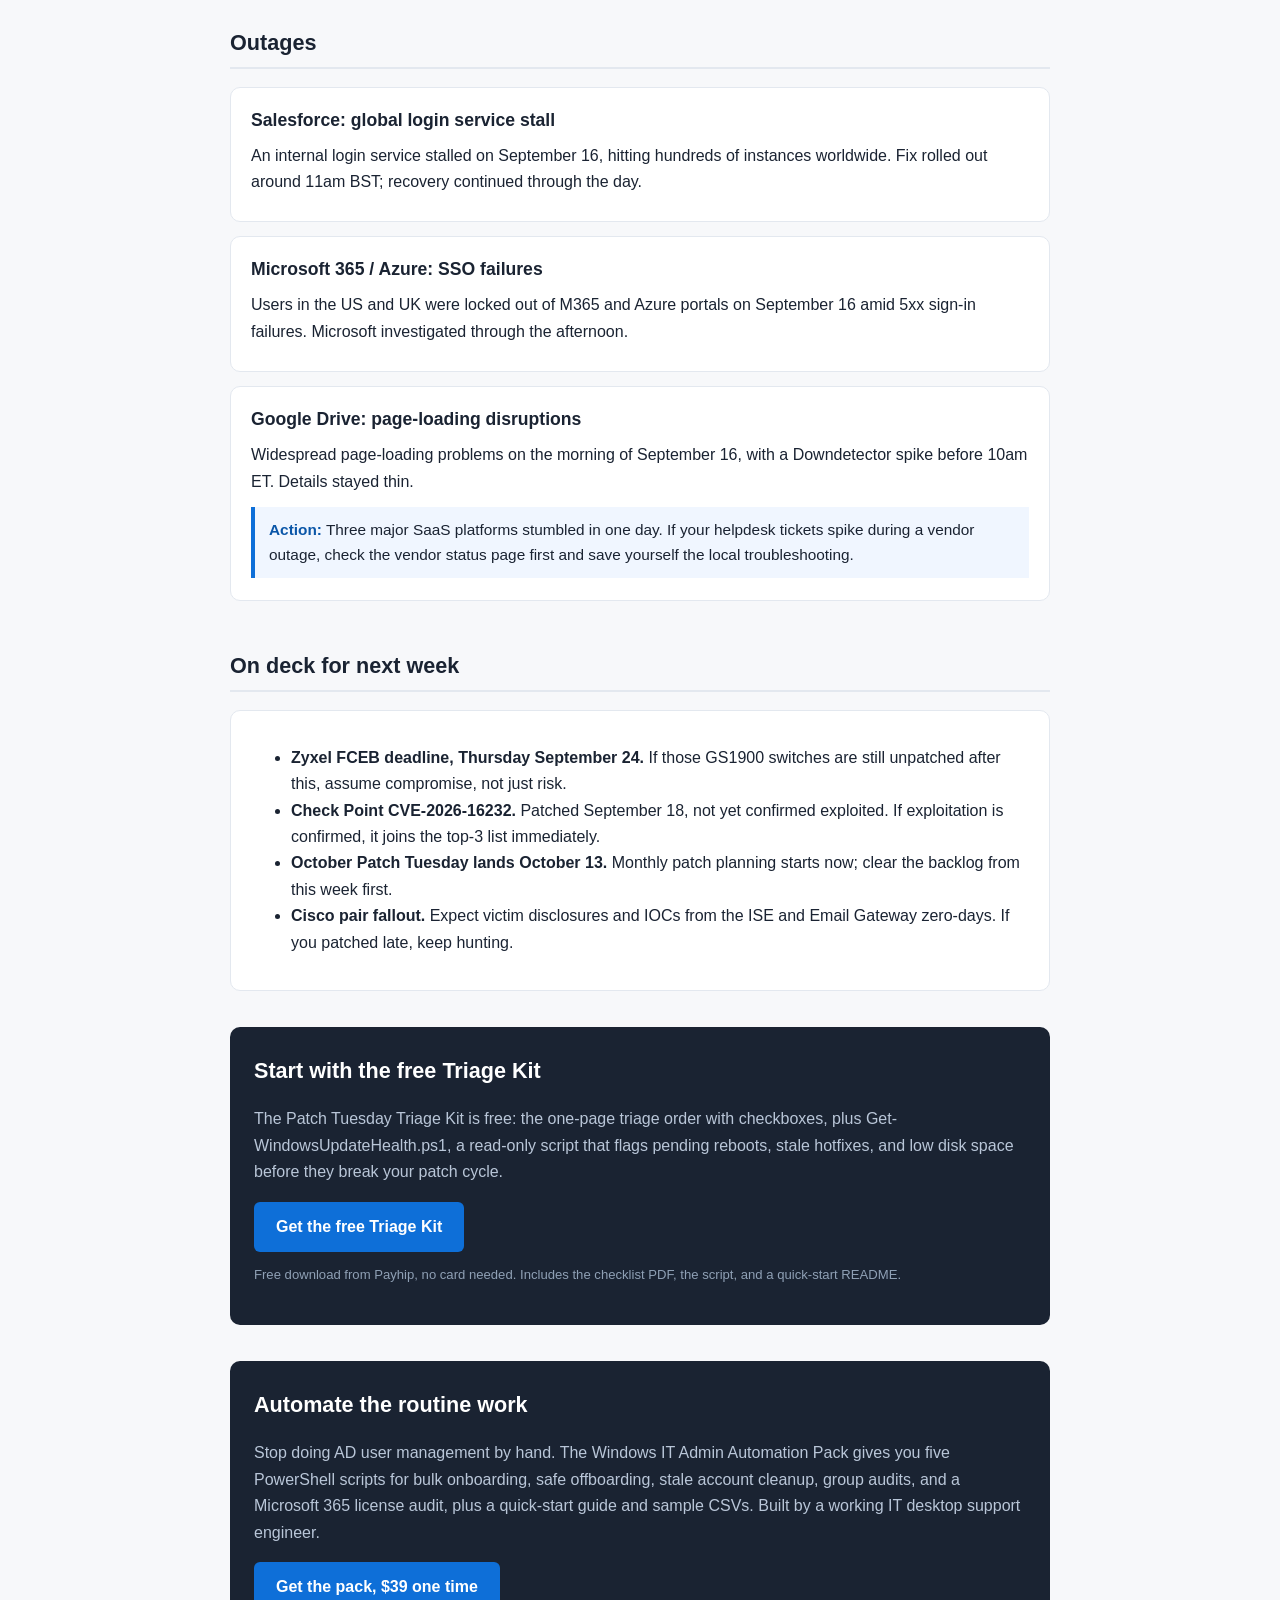
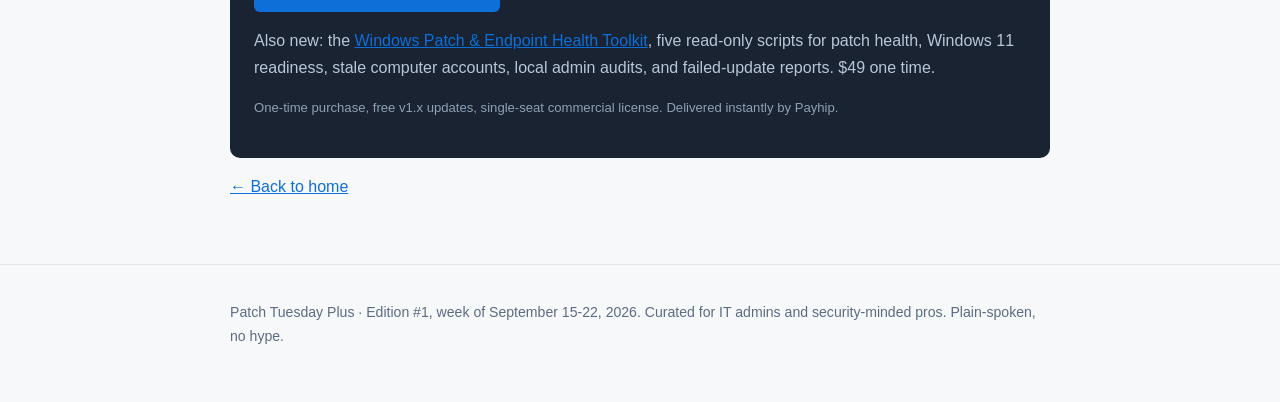
==== commit eda12e23: "Pack promo: mention the Endpoint Health Toolkit" ====
--- a/editions/edition-001.html
+++ b/editions/edition-001.html
@@ -213,6 +213,7 @@
   <h2>Automate the routine work</h2>
   <p>Stop doing AD user management by hand. The Windows IT Admin Automation Pack gives you five PowerShell scripts for bulk onboarding, safe offboarding, stale account cleanup, group audits, and a Microsoft 365 license audit, plus a quick-start guide and sample CSVs. Built by a working IT desktop support engineer.</p>
   <a class="button" href="https://payhip.com/b/pXhFW">Get the pack, $39 one time</a>
+  <p>Also new: the <a href="https://payhip.com/b/YFrg1">Windows Patch &amp; Endpoint Health Toolkit</a>, five read-only scripts for patch health, Windows 11 readiness, stale computer accounts, local admin audits, and failed-update reports. $49 one time.</p>
   <p class="fine">One-time purchase, free v1.x updates, single-seat commercial license. Delivered instantly by Payhip.</p>
 </div>
 
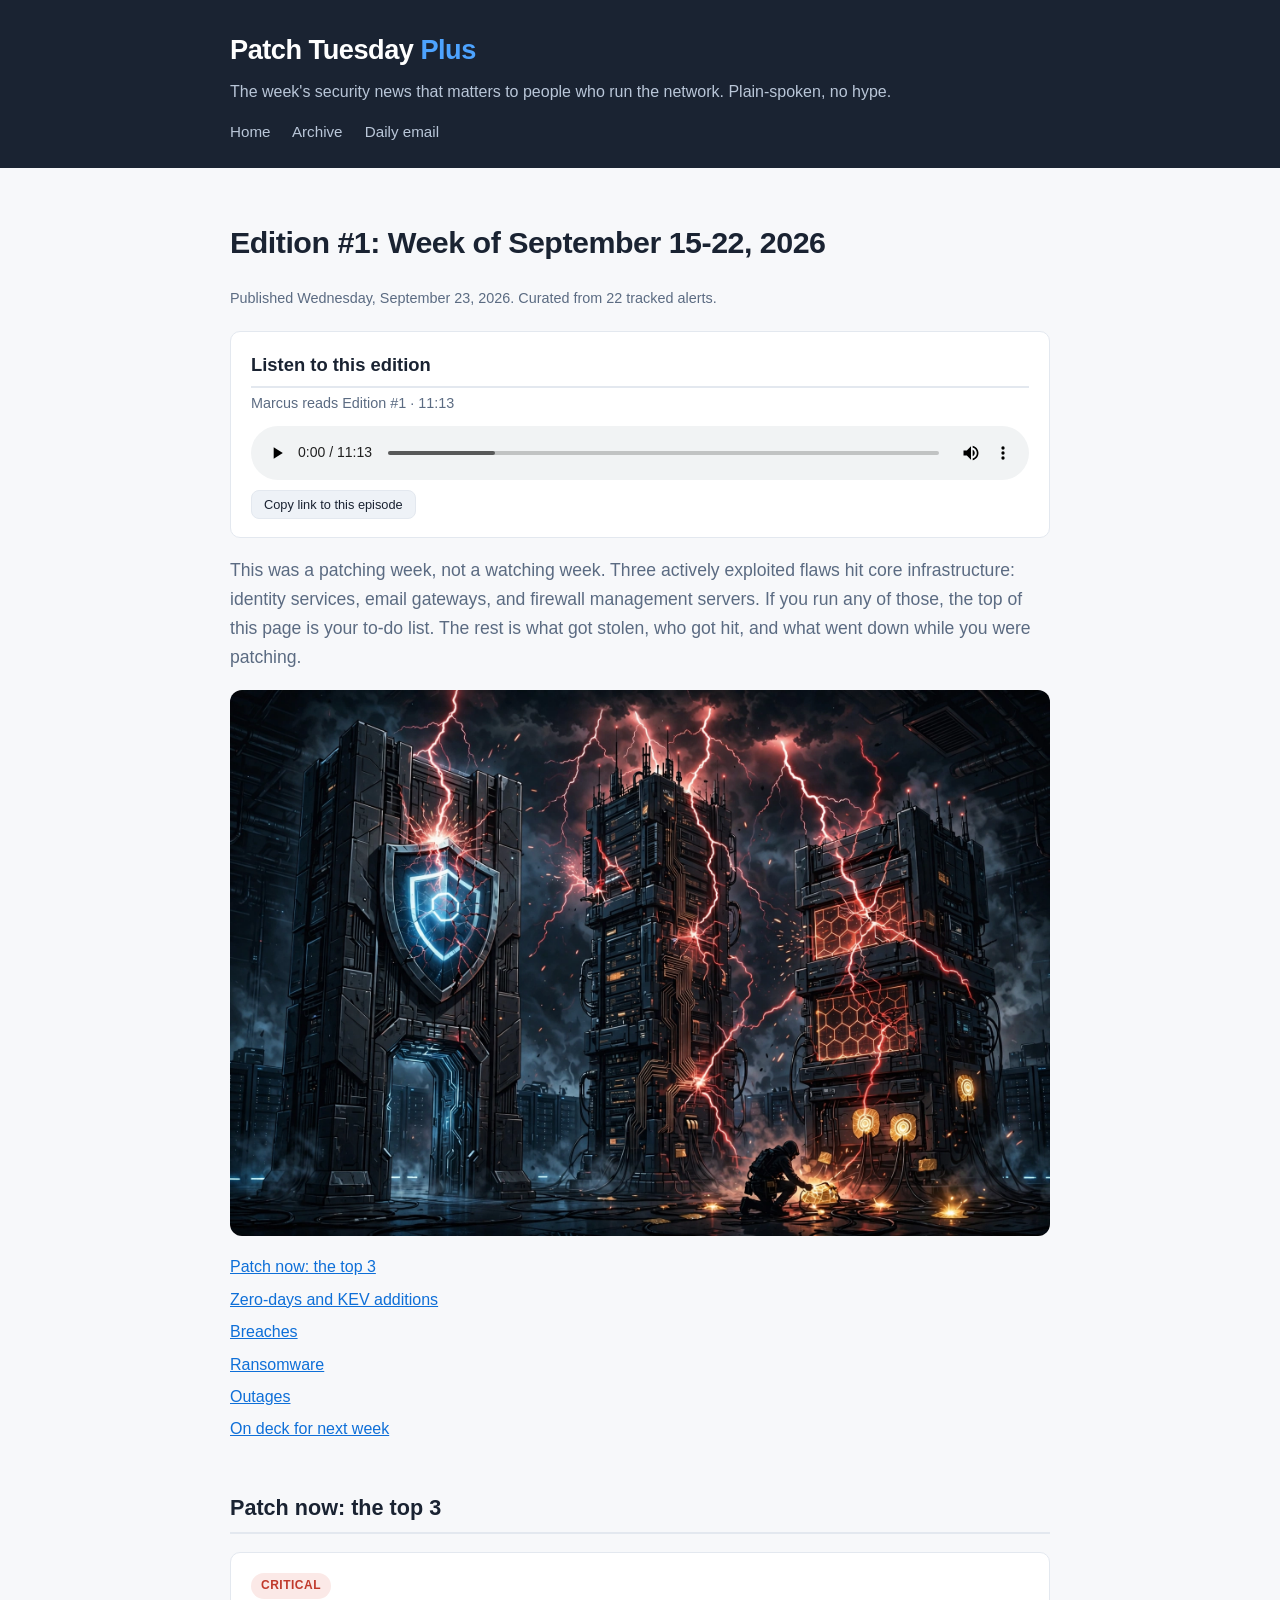
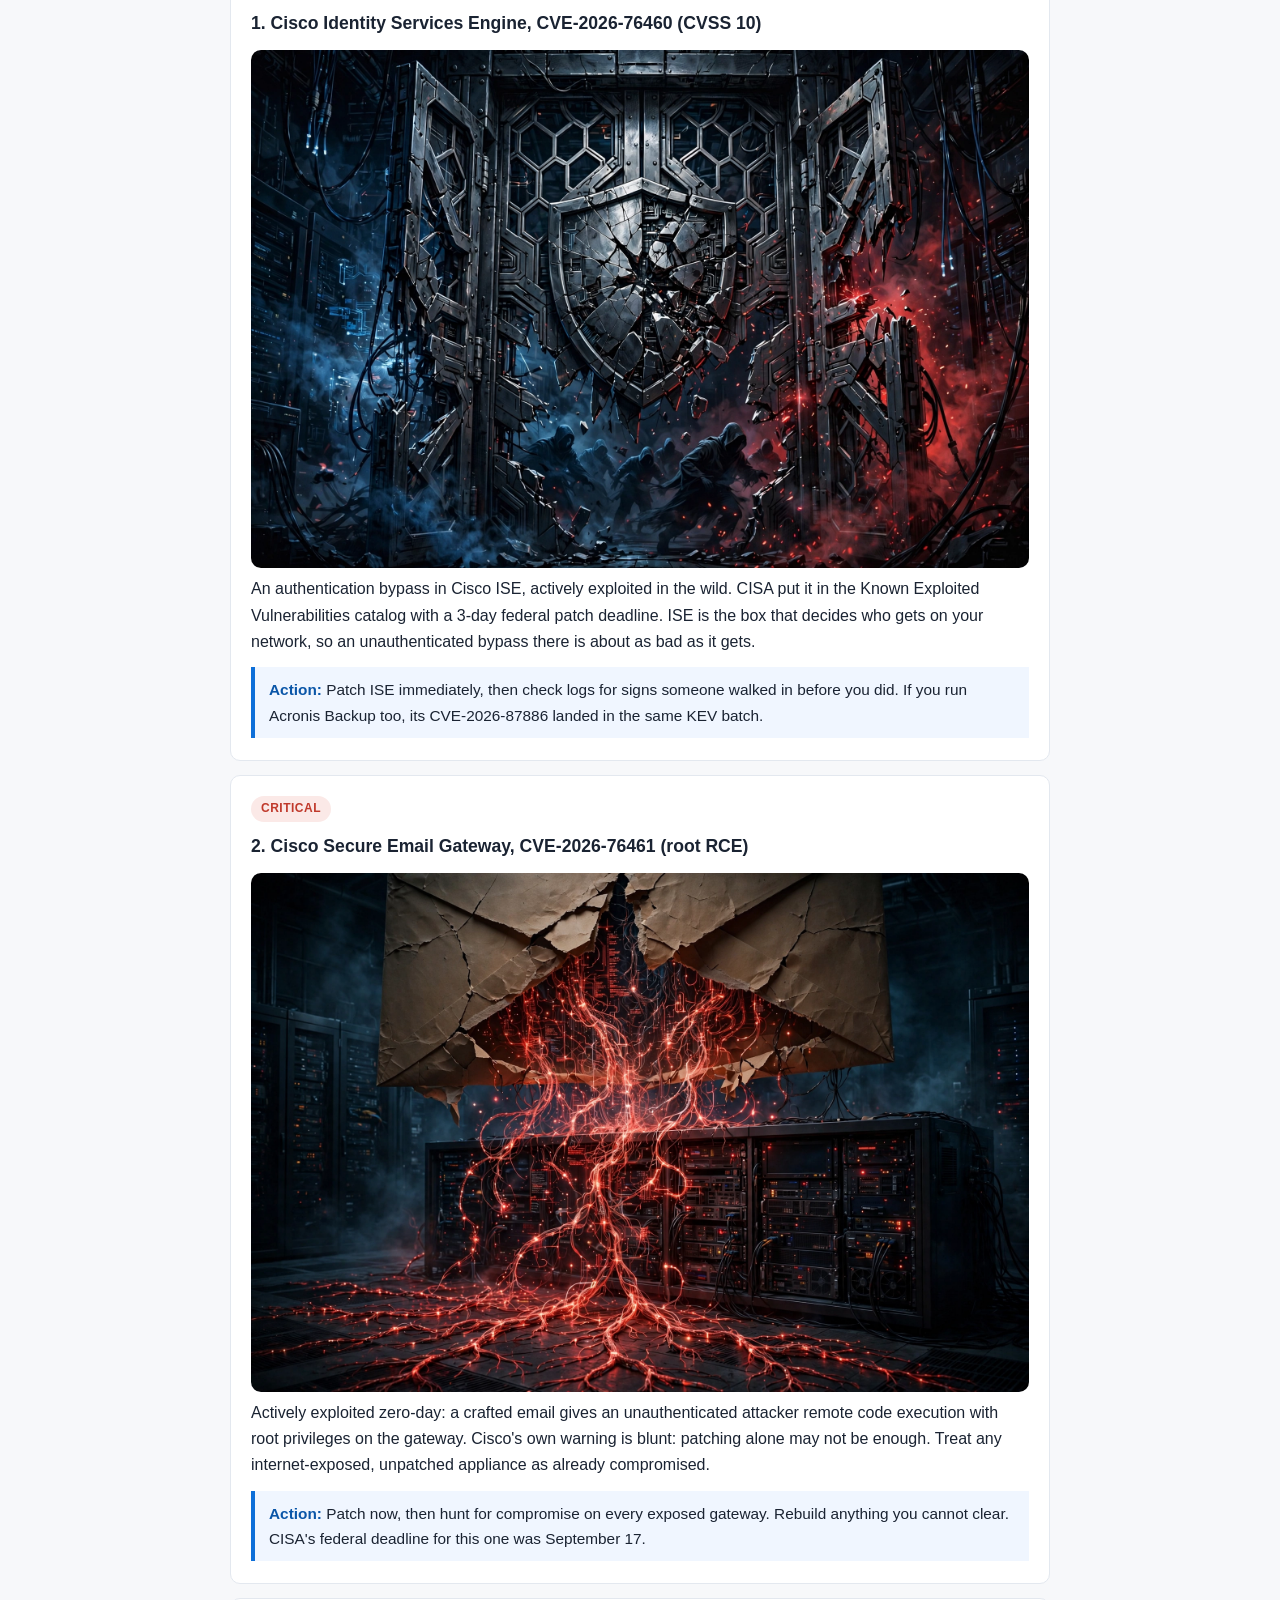
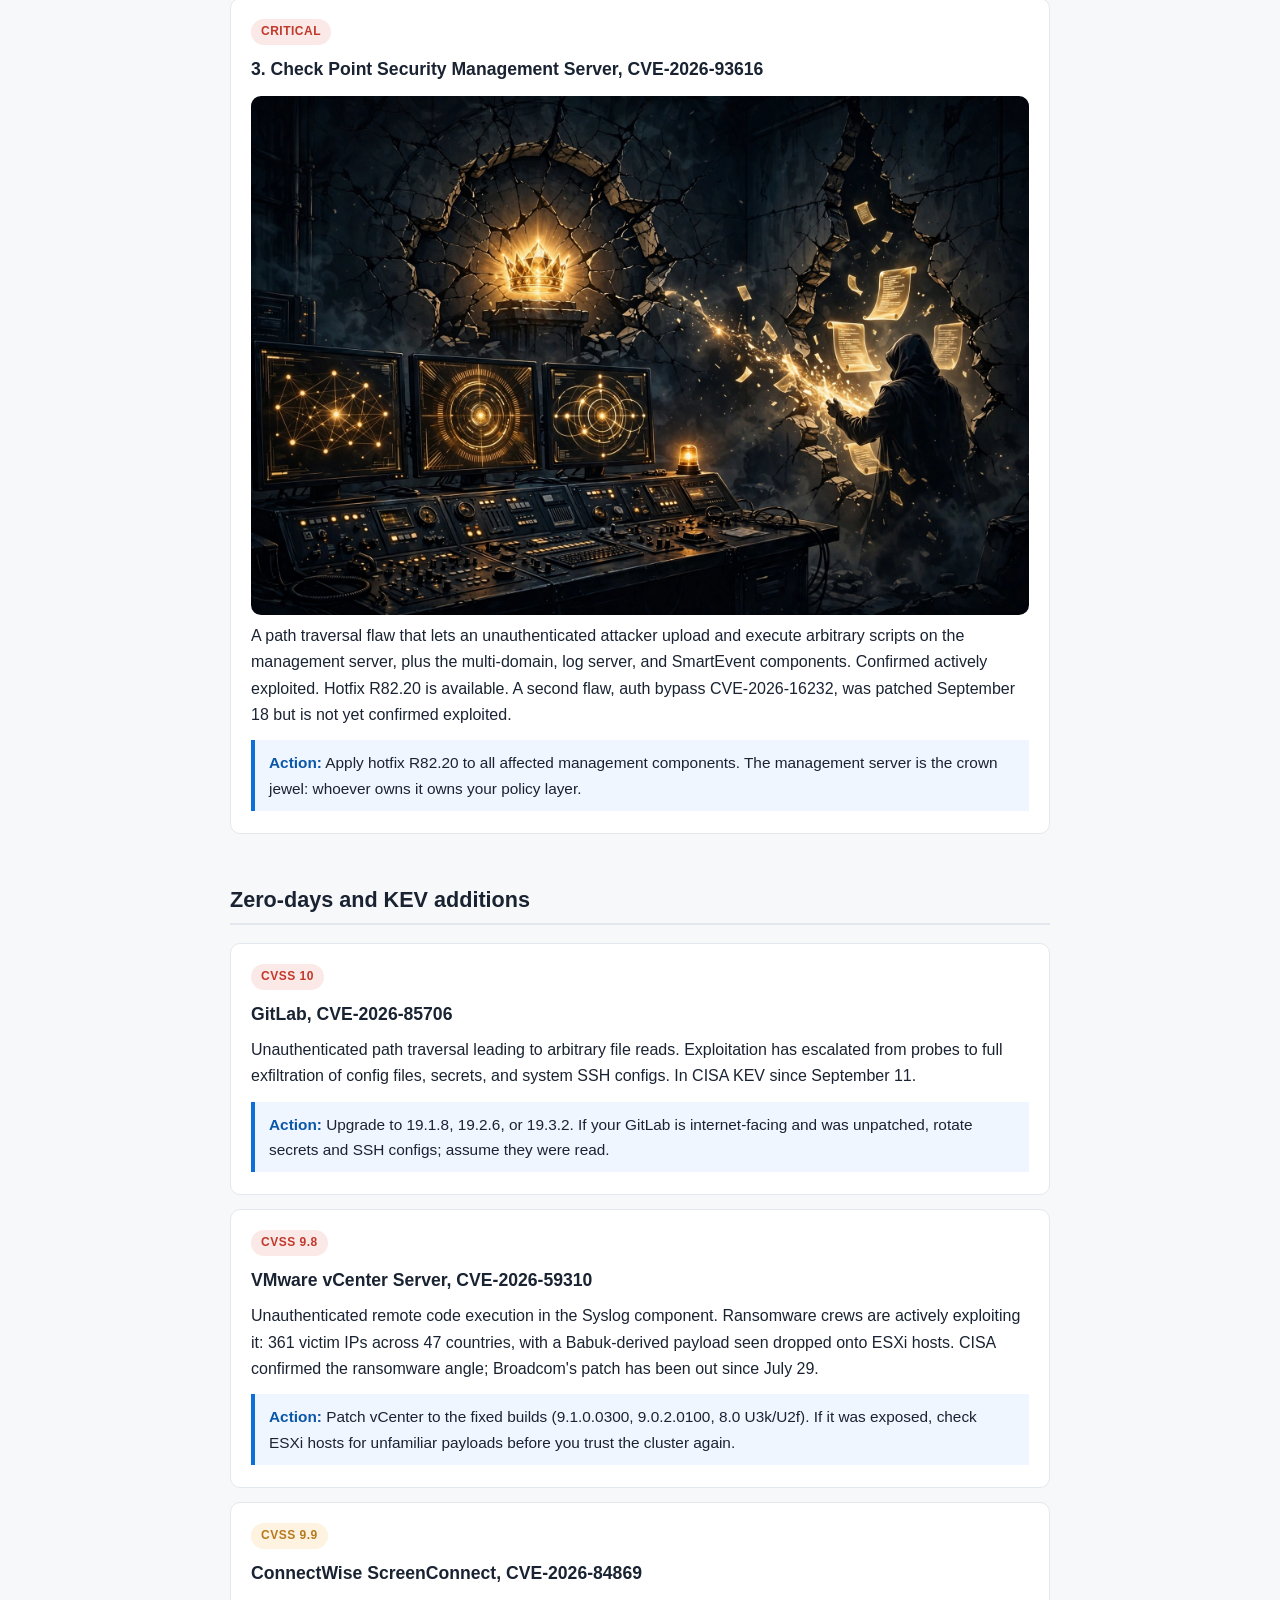
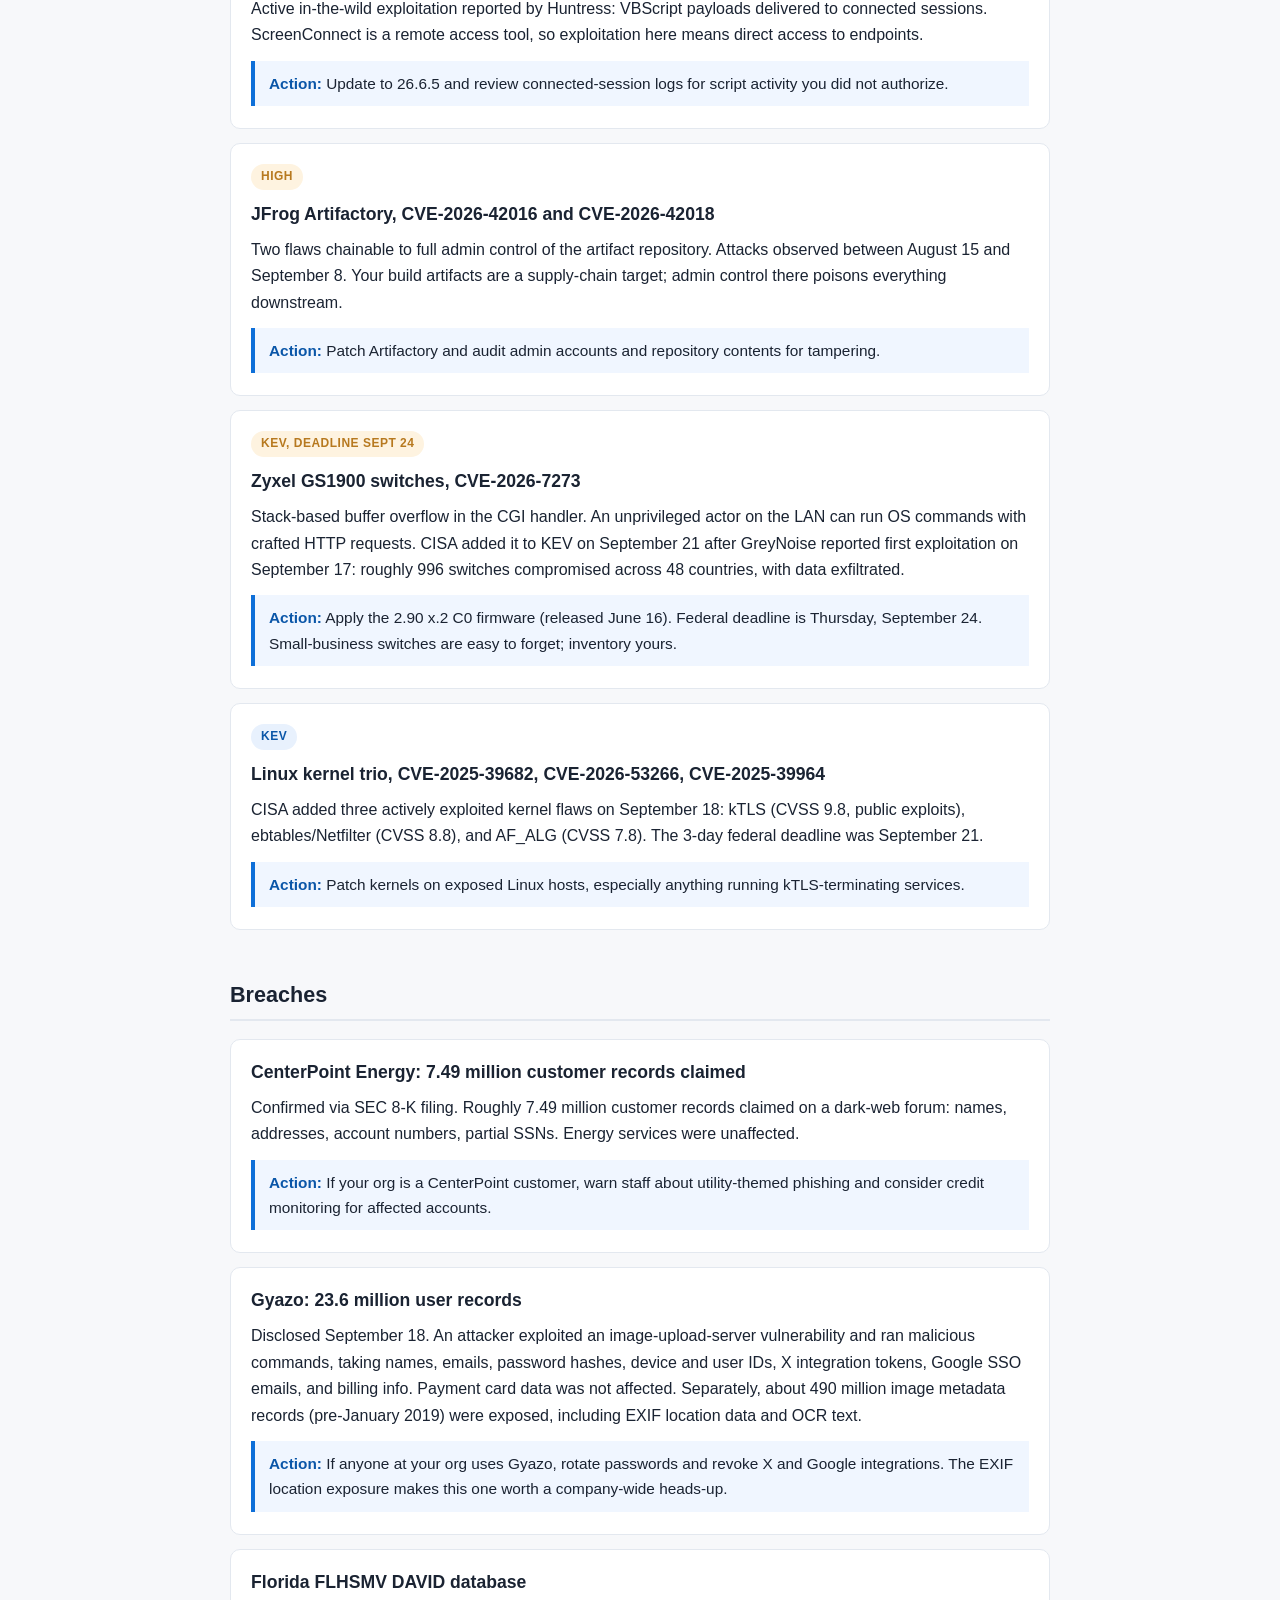
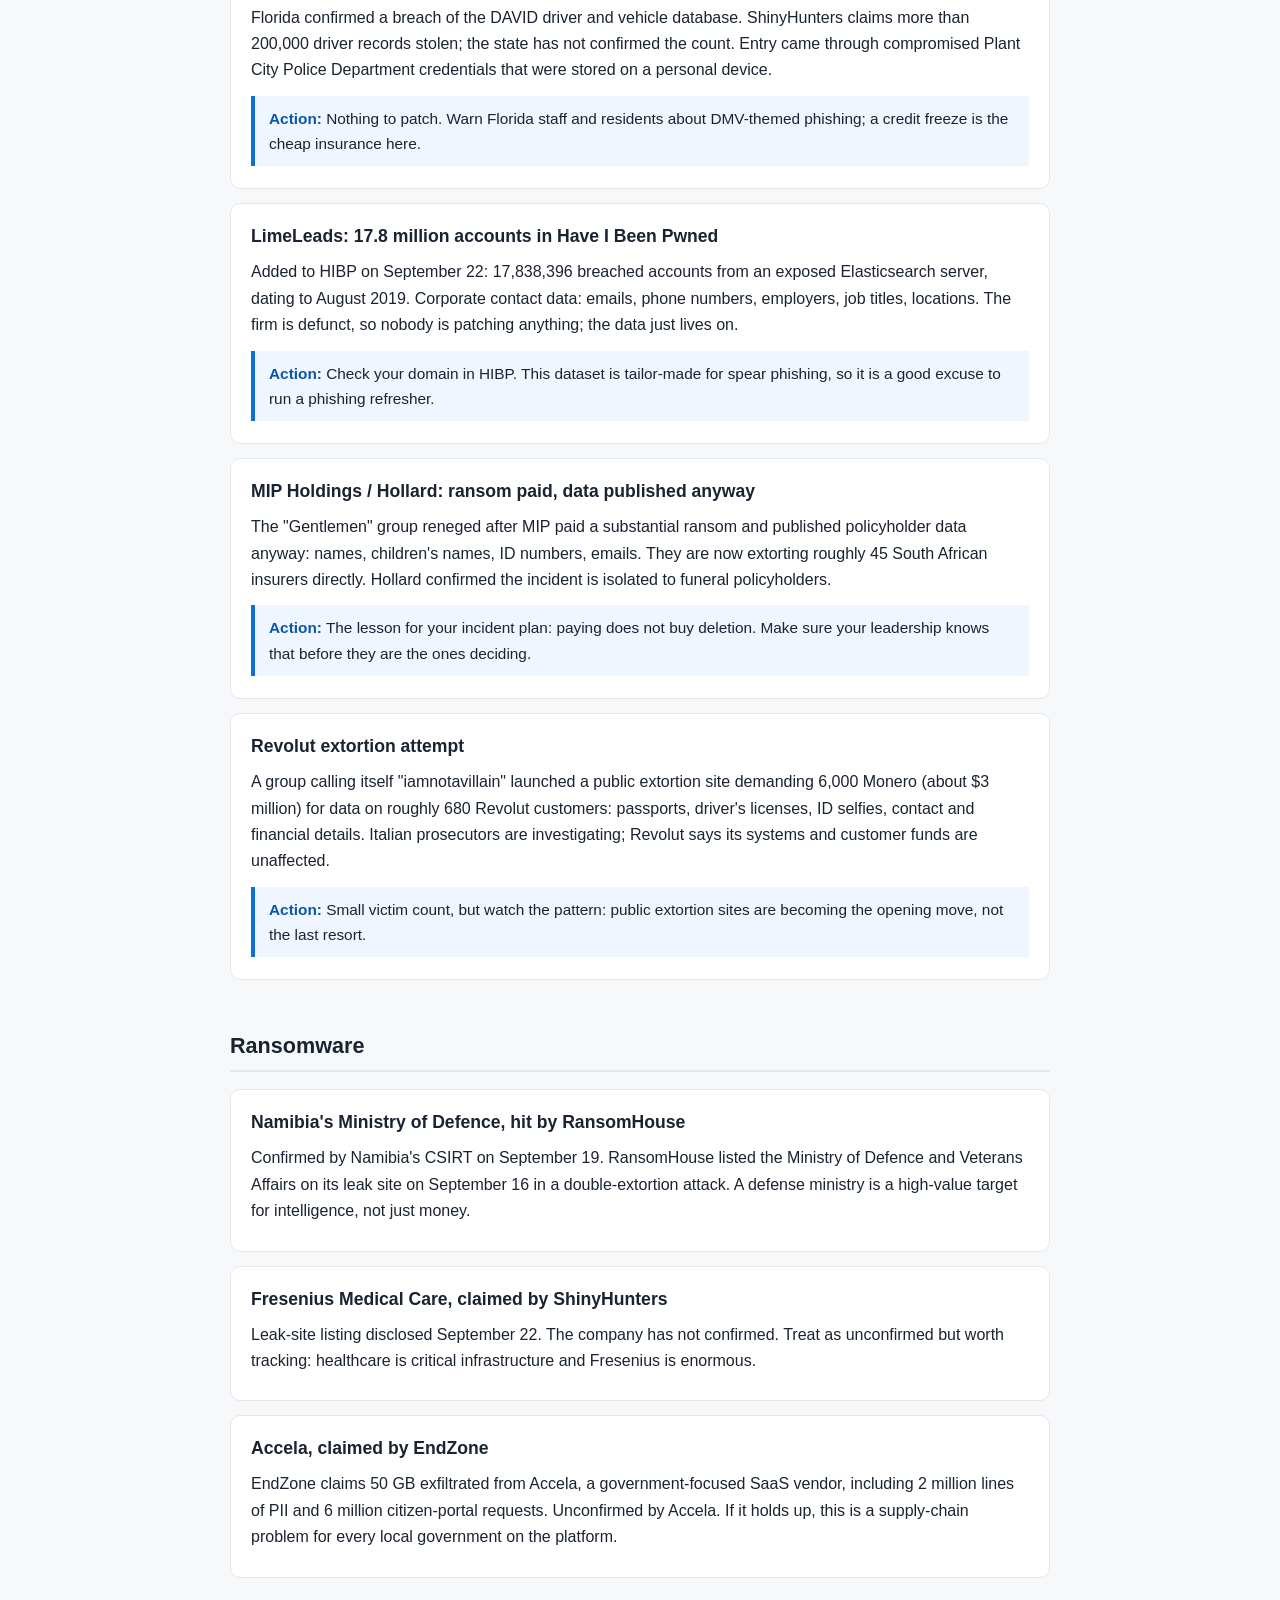
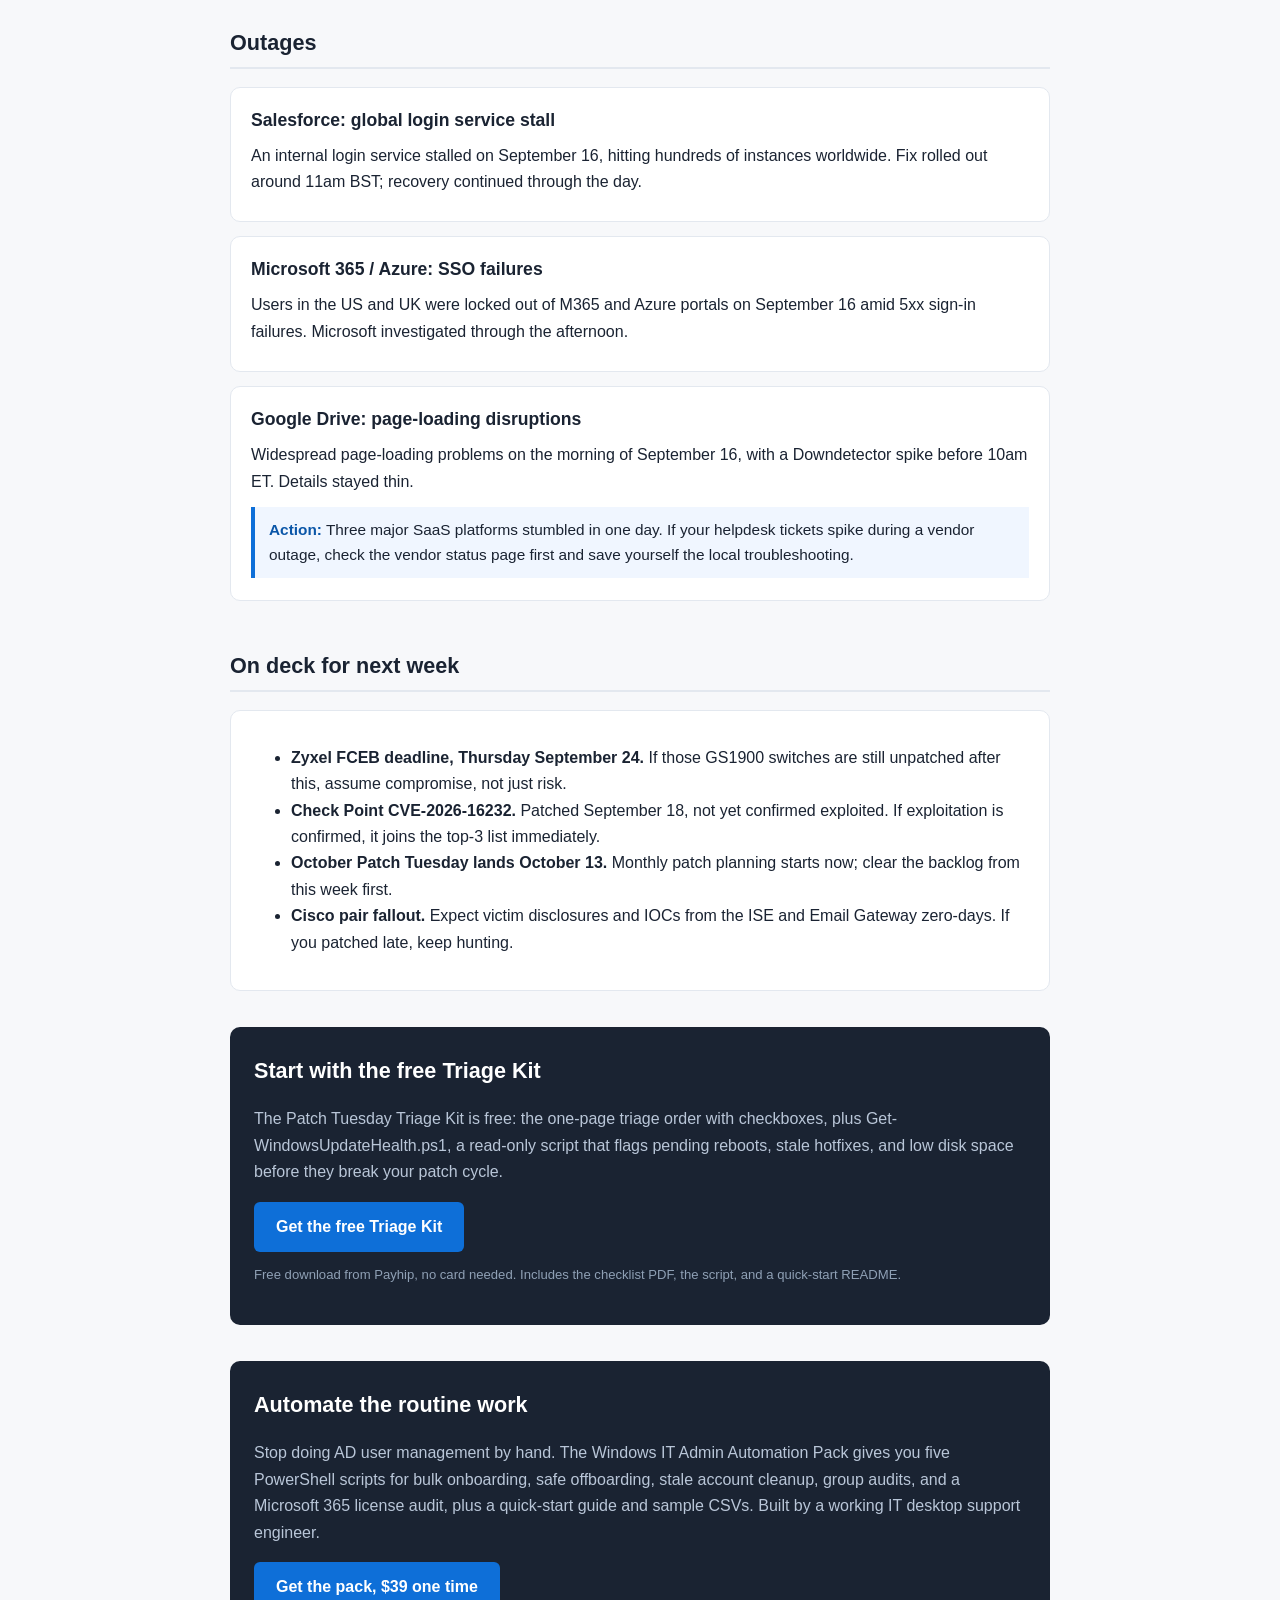
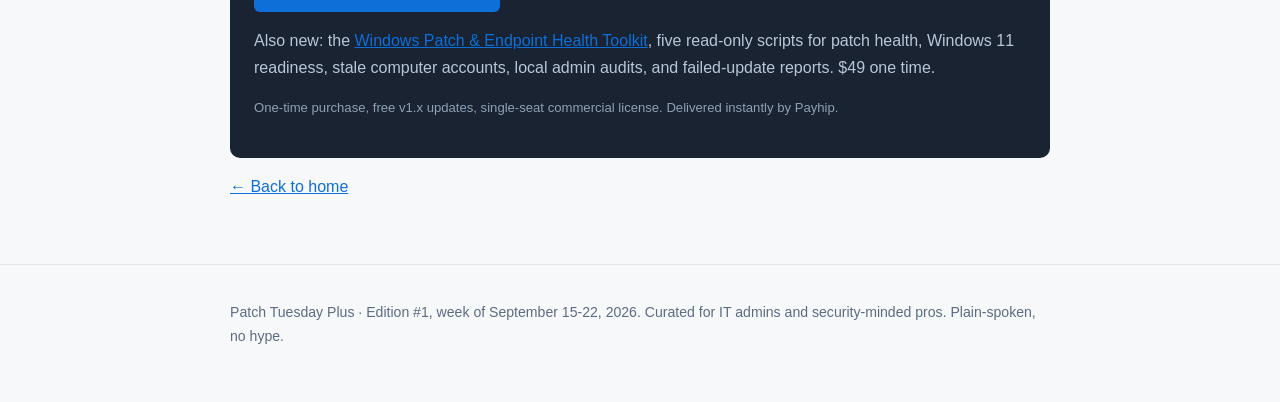
==== commit e41ee43f: "Fix displayed briefing duration on Edition 001 page (re-recorded audio)" ====
--- a/editions/edition-001.html
+++ b/editions/edition-001.html
@@ -5,6 +5,11 @@
 <meta name="viewport" content="width=device-width, initial-scale=1">
 <title>Edition #1: Week of September 15-22, 2026 - Patch Tuesday Plus</title>
 <meta name="description" content="Patch Tuesday Plus Edition #1: the week's biggest cybersecurity news for IT admins. Zero-days to patch, major breaches, ransomware, and outages, September 15-22, 2026.">
+<meta property="og:title" content="Edition #1: Week of September 15-22, 2026 - Patch Tuesday Plus">
+<meta property="og:description" content="Patch Tuesday Plus Edition #1: the week's biggest cybersecurity news for IT admins. Zero-days to patch, major breaches, ransomware, and outages, September 15-22, 2026.">
+<meta property="og:type" content="article">
+<meta property="og:url" content="https://njshell2.github.io/patch-tuesday-plus/editions/edition-001.html">
+<meta name="twitter:card" content="summary">
 <link rel="stylesheet" href="../styles.css">
 </head>
 <body>
@@ -29,7 +34,7 @@
 
     <section class="edition-podcast" id="listen">
       <h2 class="podcast-heading">Listen to this edition</h2>
-      <p class="podcast-meta">Marcus reads Edition #1 &middot; 13:21</p>
+      <p class="podcast-meta">Marcus reads Edition #1 &middot; 11:13</p>
       <audio controls preload="metadata" src="../audio/edition-001.mp3"></audio>
       <div><button class="share-btn" type="button" data-share>Copy link to this episode</button></div>
     </section>
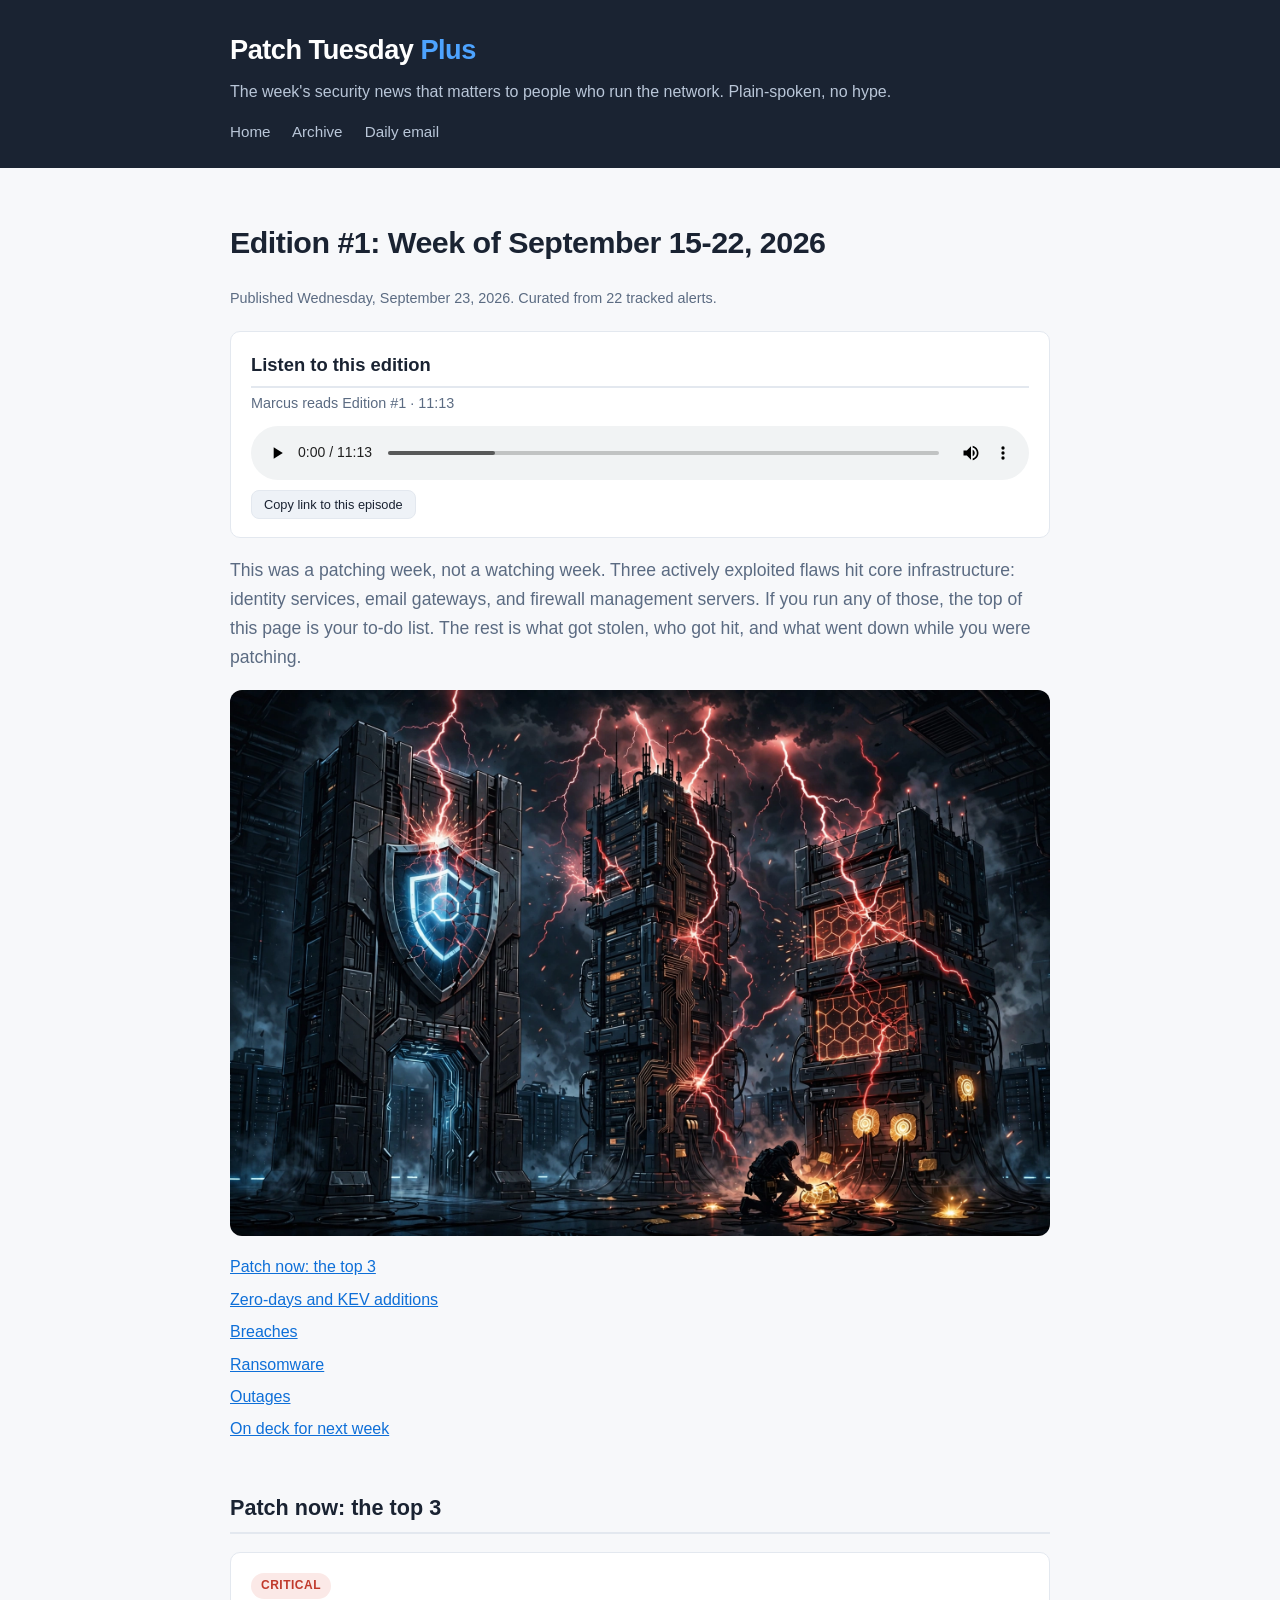
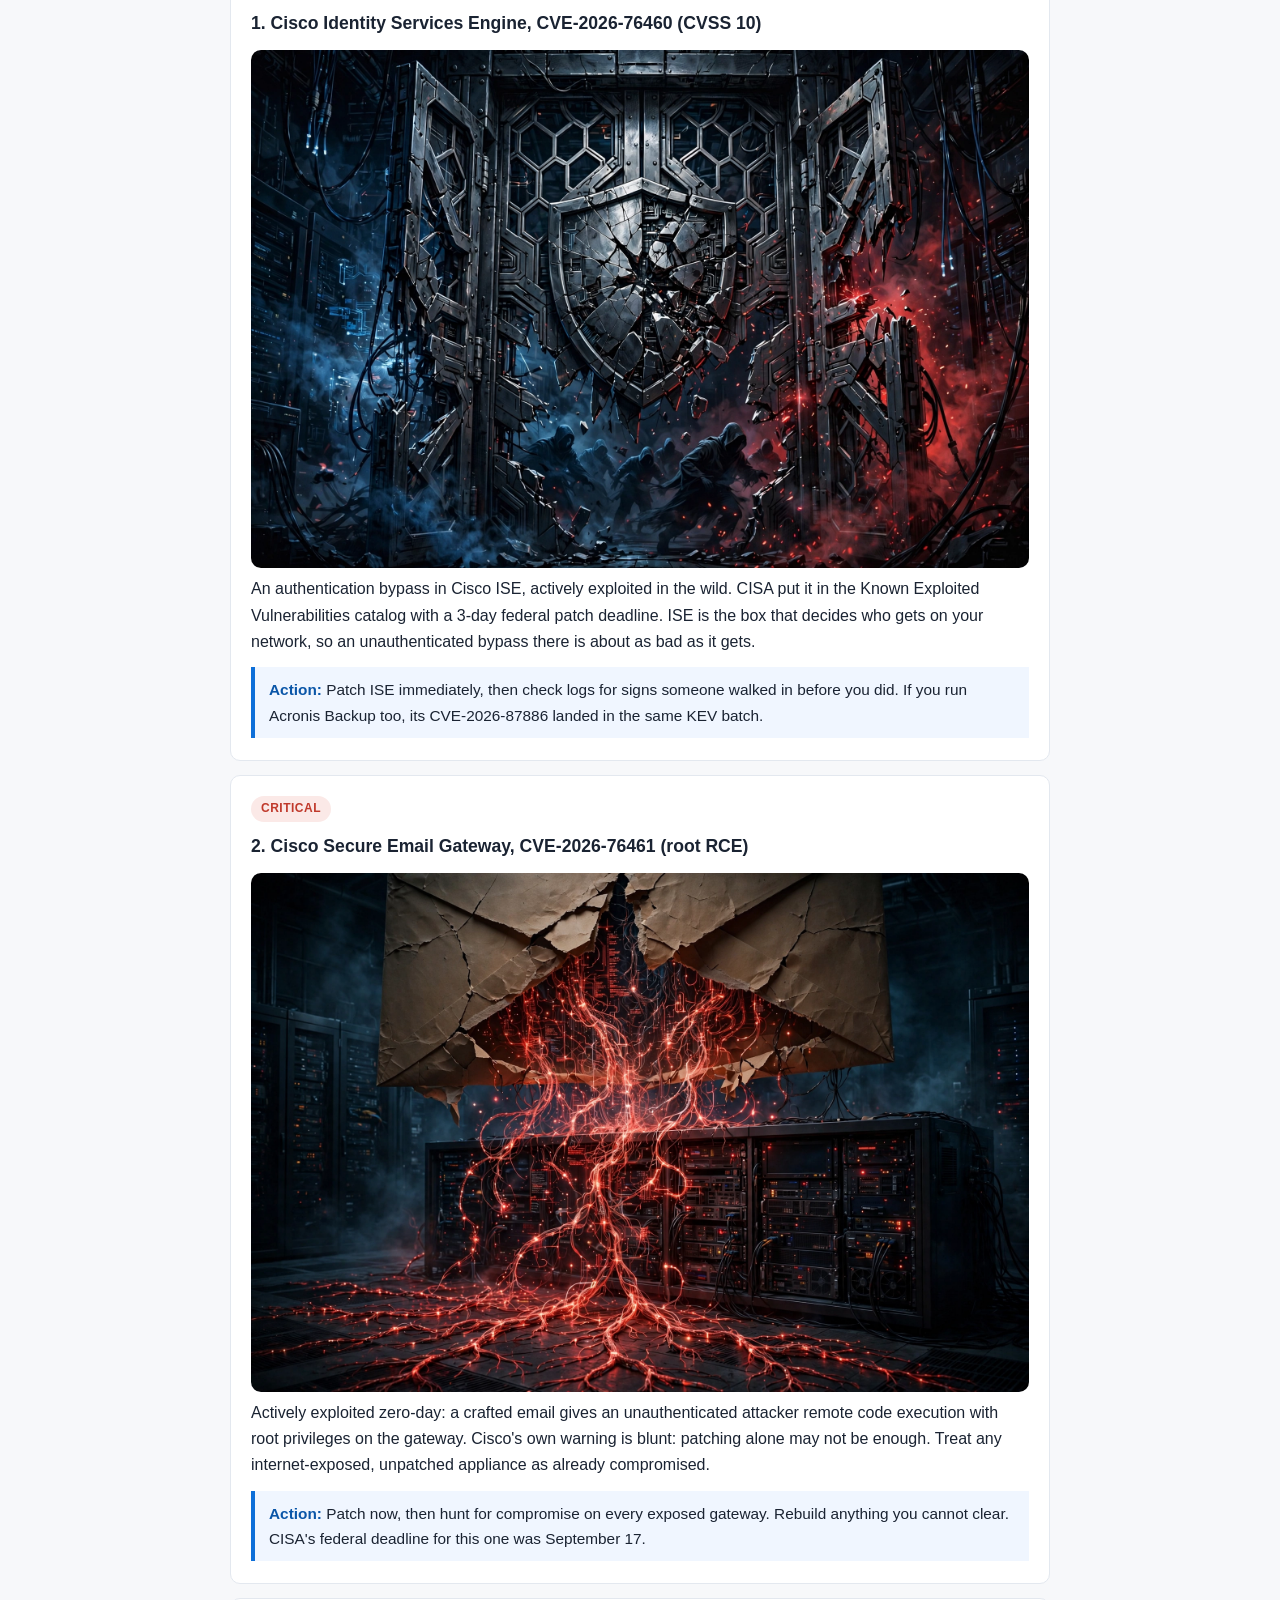
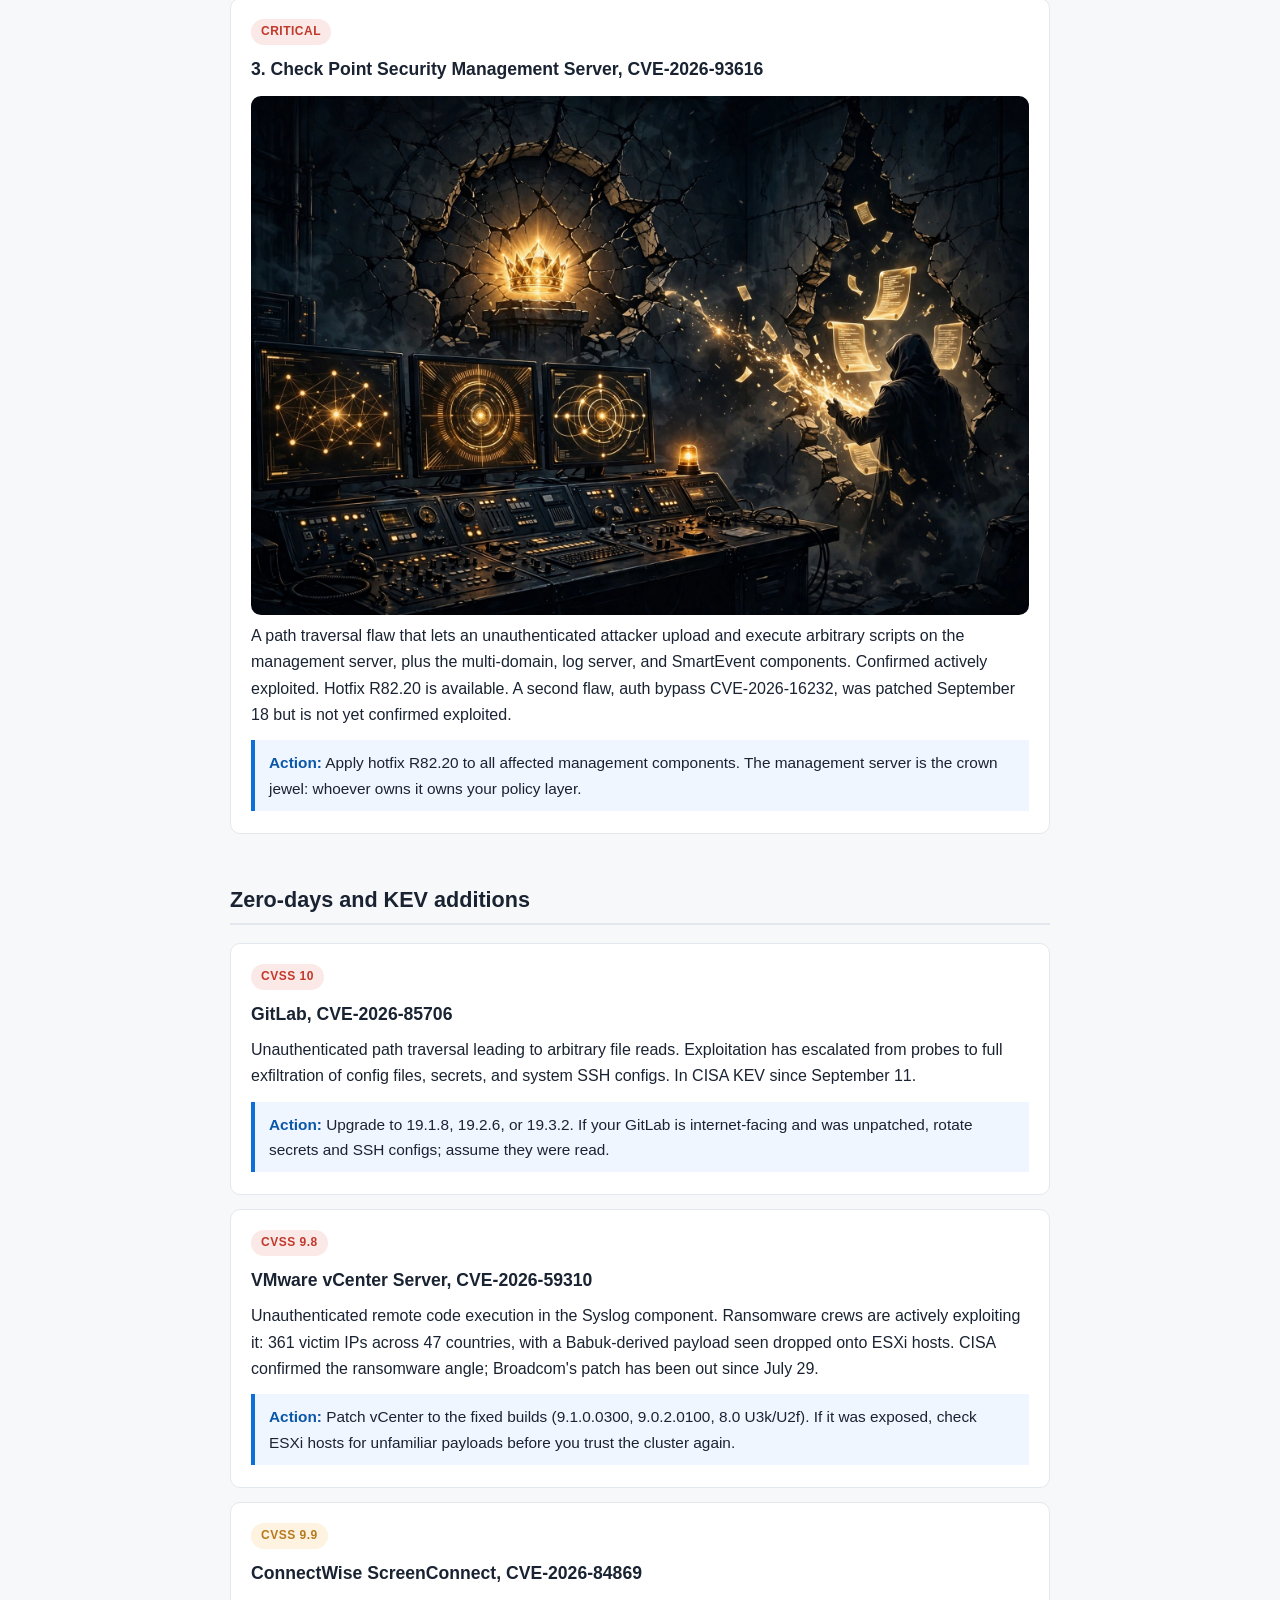
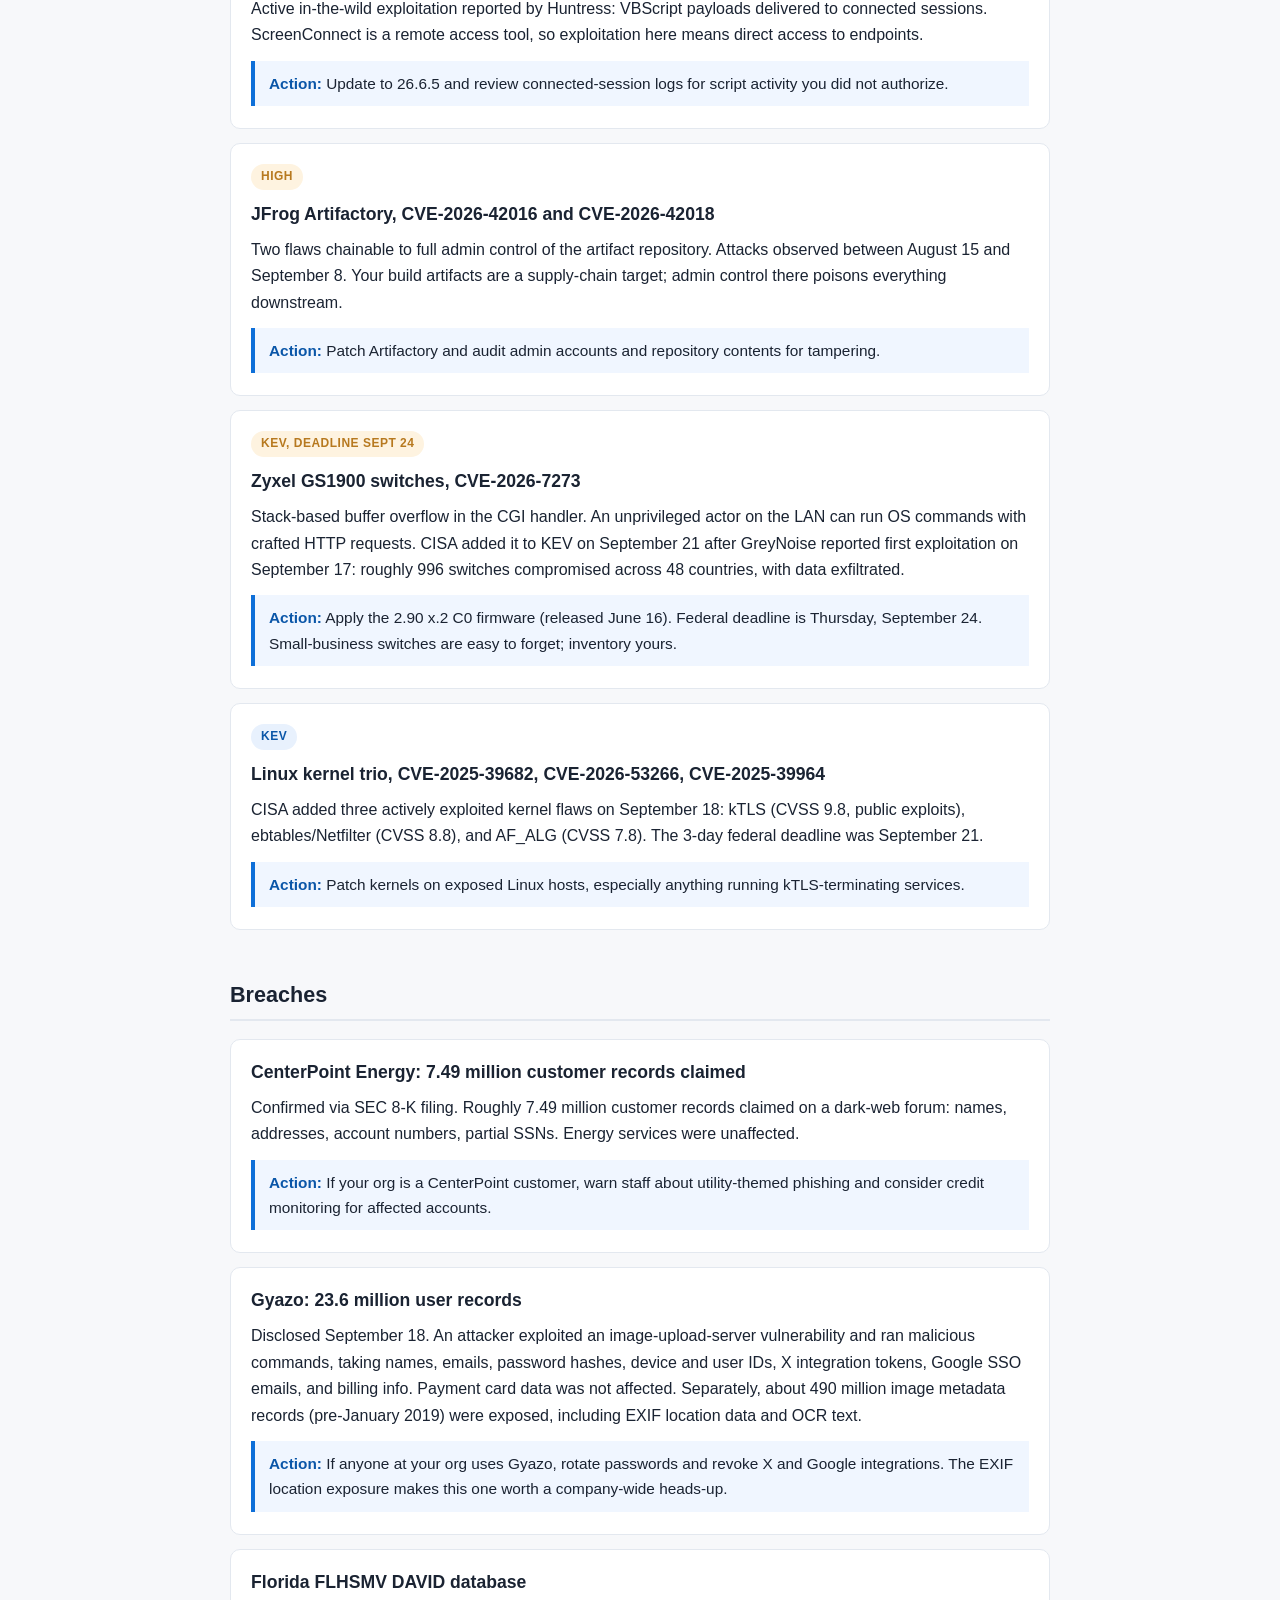
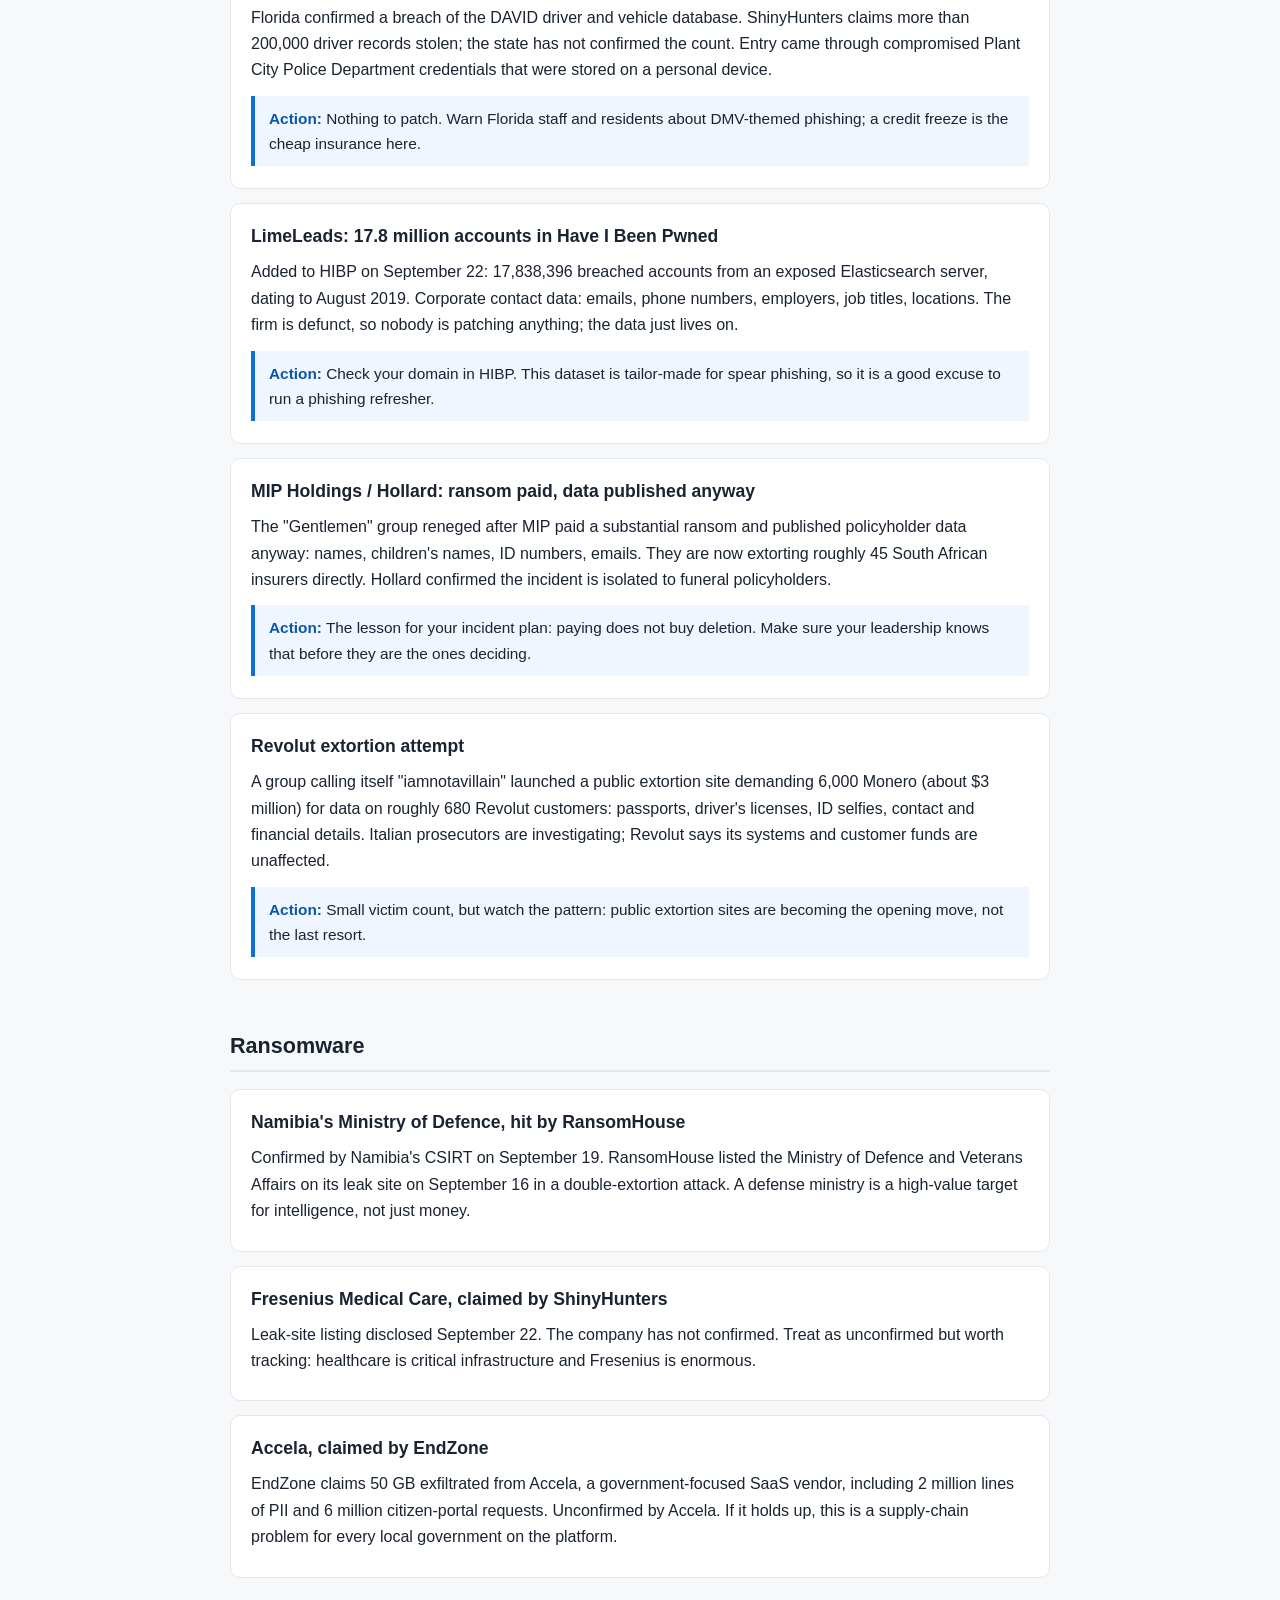
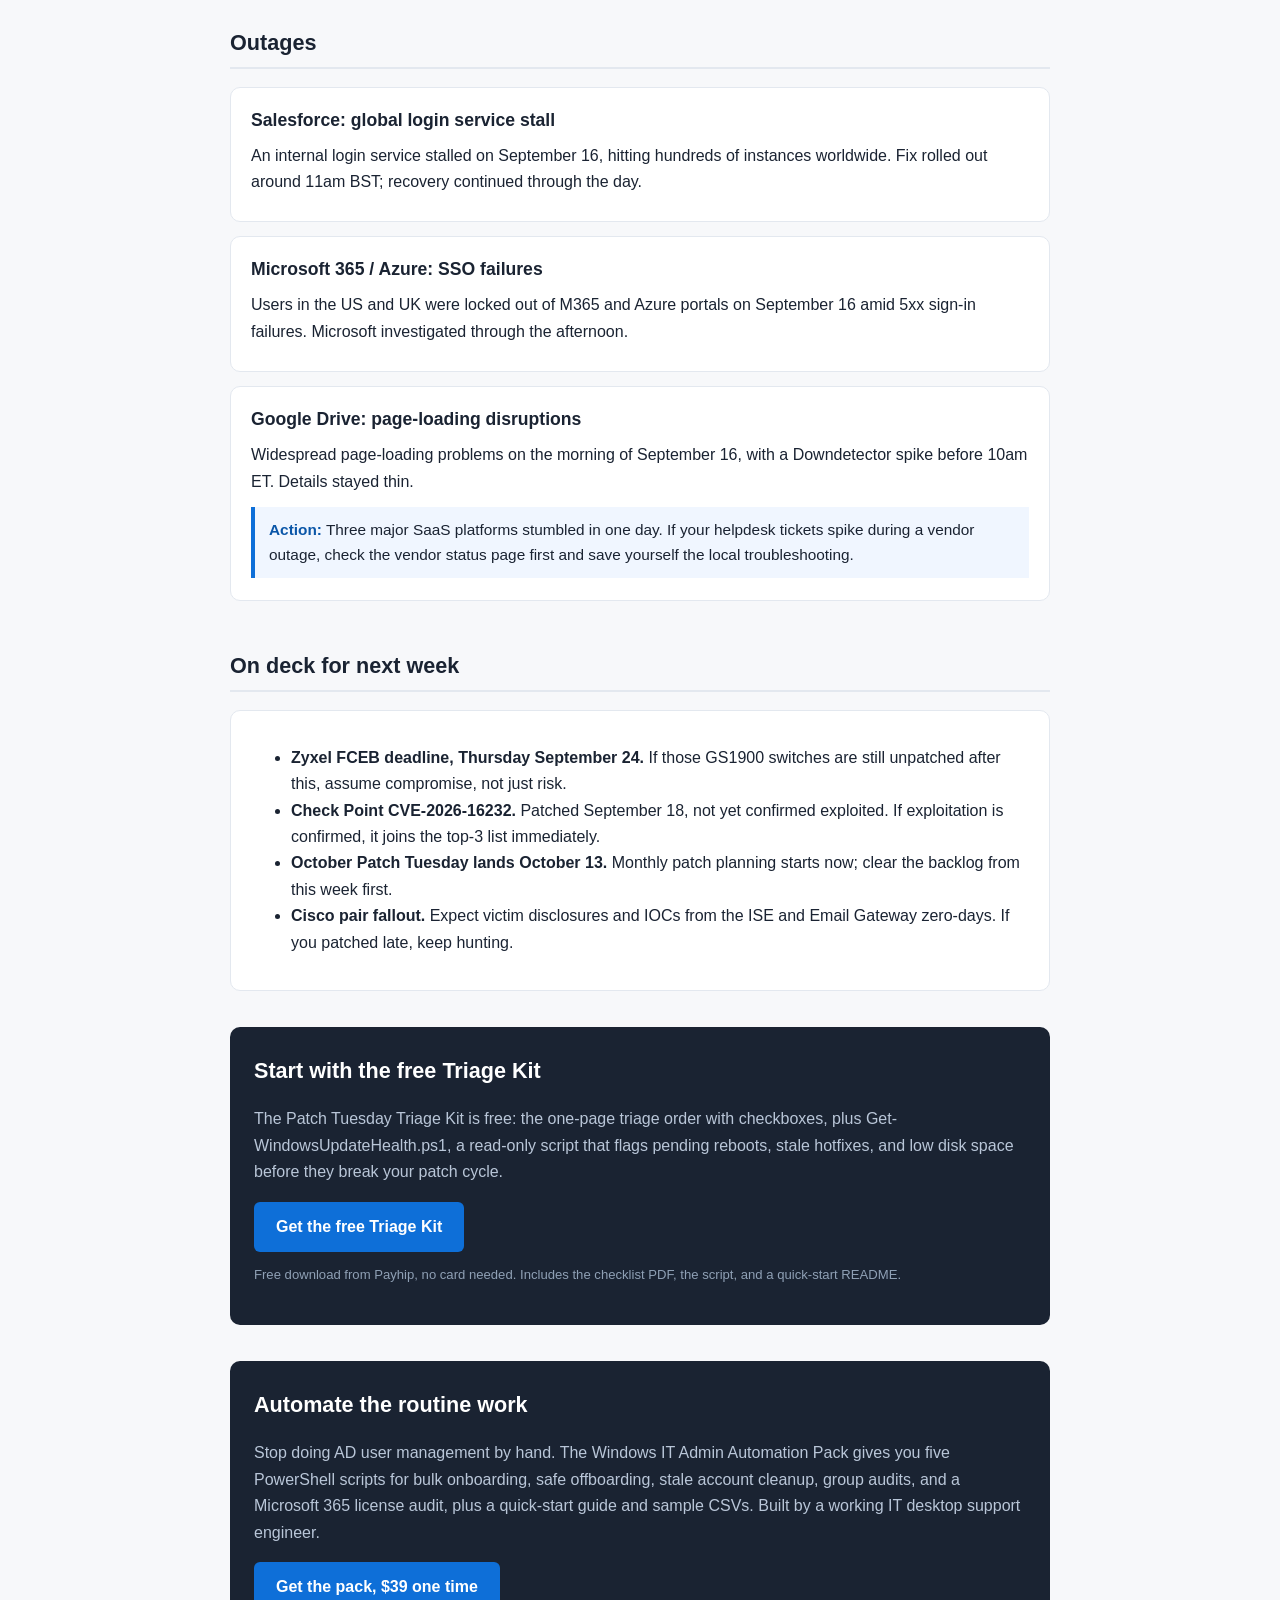
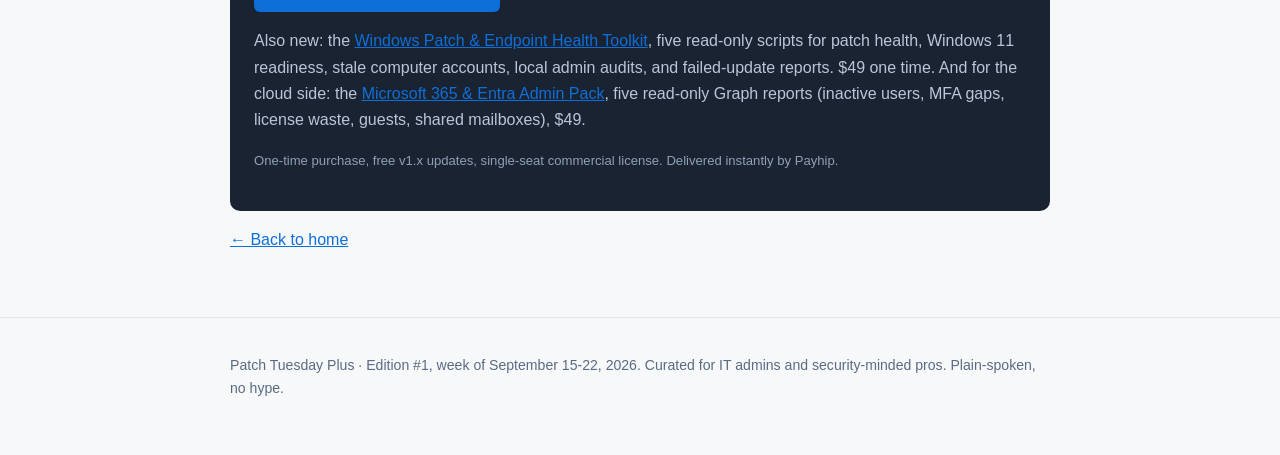
==== commit 4a78e211: "Add M365 pack line to promo" ====
--- a/editions/edition-001.html
+++ b/editions/edition-001.html
@@ -218,7 +218,7 @@
   <h2>Automate the routine work</h2>
   <p>Stop doing AD user management by hand. The Windows IT Admin Automation Pack gives you five PowerShell scripts for bulk onboarding, safe offboarding, stale account cleanup, group audits, and a Microsoft 365 license audit, plus a quick-start guide and sample CSVs. Built by a working IT desktop support engineer.</p>
   <a class="button" href="https://payhip.com/b/pXhFW">Get the pack, $39 one time</a>
-  <p>Also new: the <a href="https://payhip.com/b/YFrg1">Windows Patch &amp; Endpoint Health Toolkit</a>, five read-only scripts for patch health, Windows 11 readiness, stale computer accounts, local admin audits, and failed-update reports. $49 one time.</p>
+  <p>Also new: the <a href="https://payhip.com/b/YFrg1">Windows Patch &amp; Endpoint Health Toolkit</a>, five read-only scripts for patch health, Windows 11 readiness, stale computer accounts, local admin audits, and failed-update reports. $49 one time. And for the cloud side: the <a href="https://payhip.com/b/jFcYM">Microsoft 365 &amp; Entra Admin Pack</a>, five read-only Graph reports (inactive users, MFA gaps, license waste, guests, shared mailboxes), $49.</p>
   <p class="fine">One-time purchase, free v1.x updates, single-seat commercial license. Delivered instantly by Payhip.</p>
 </div>
 
